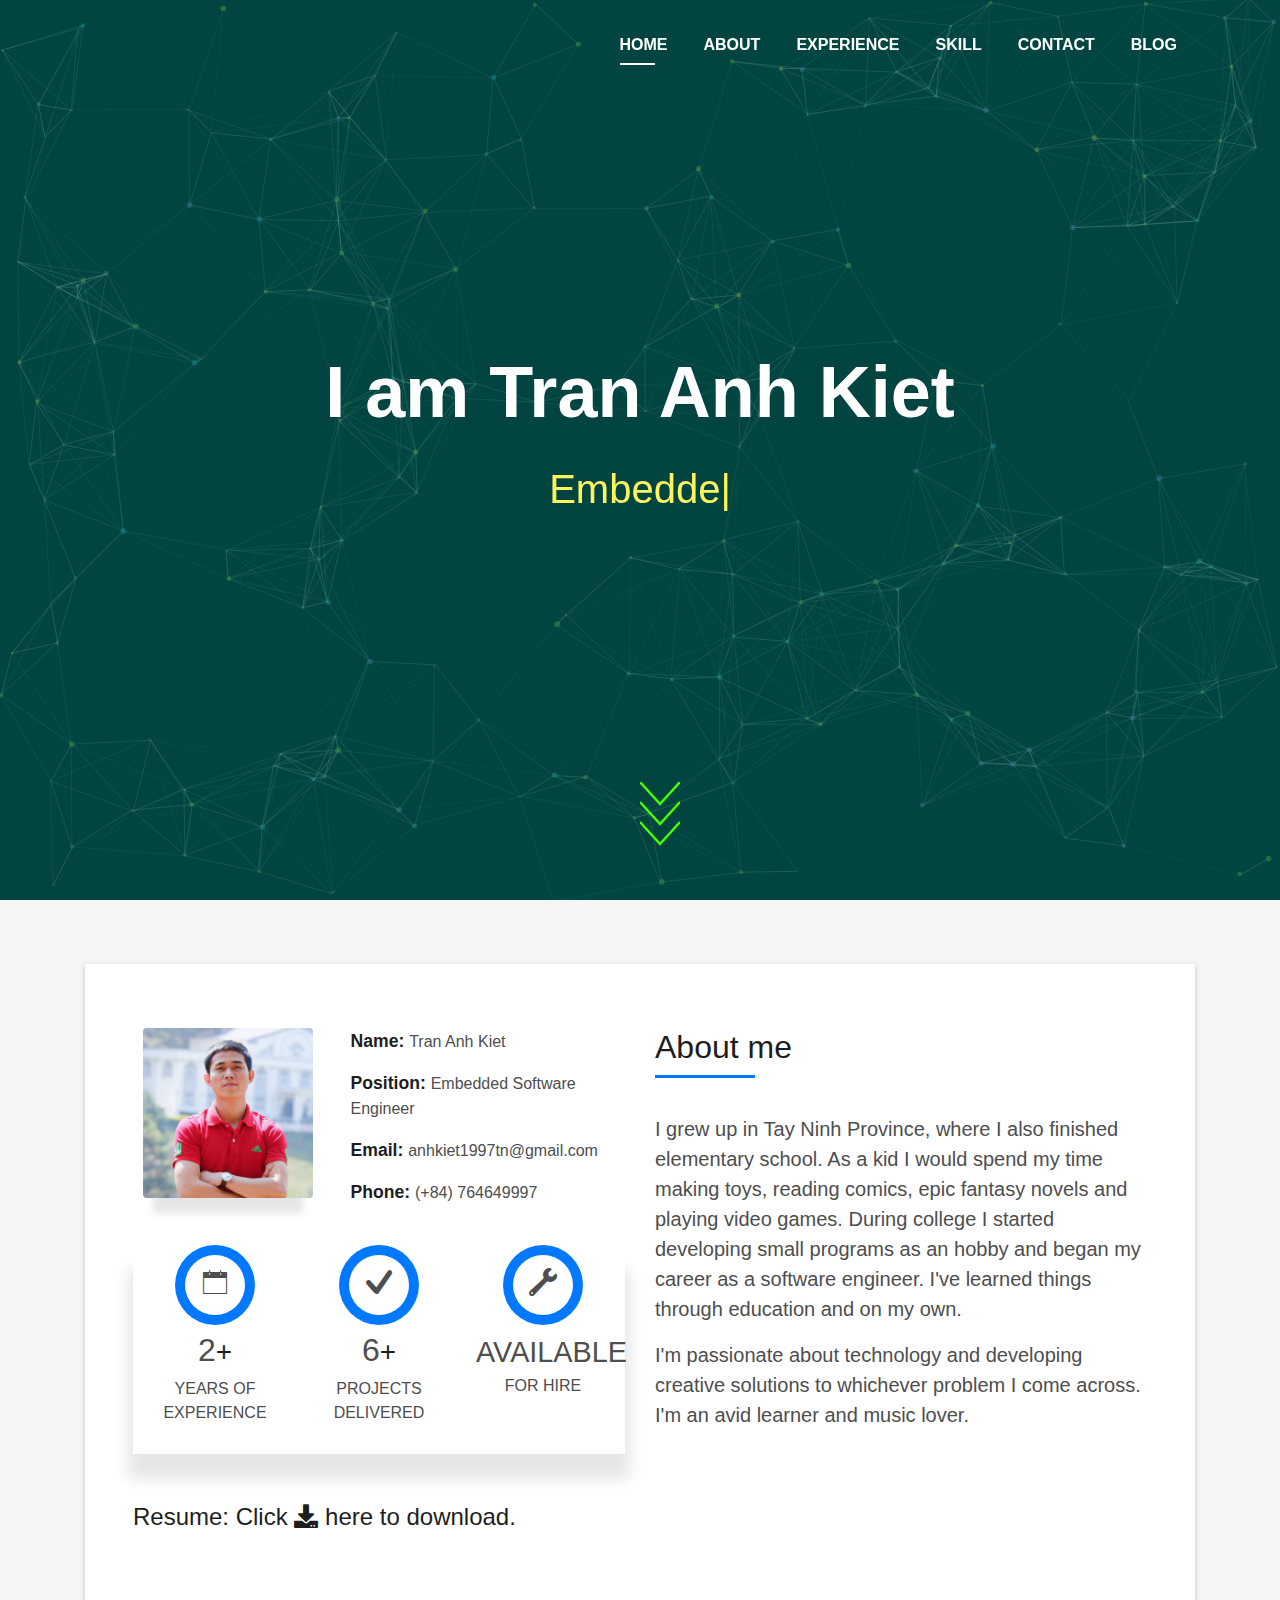
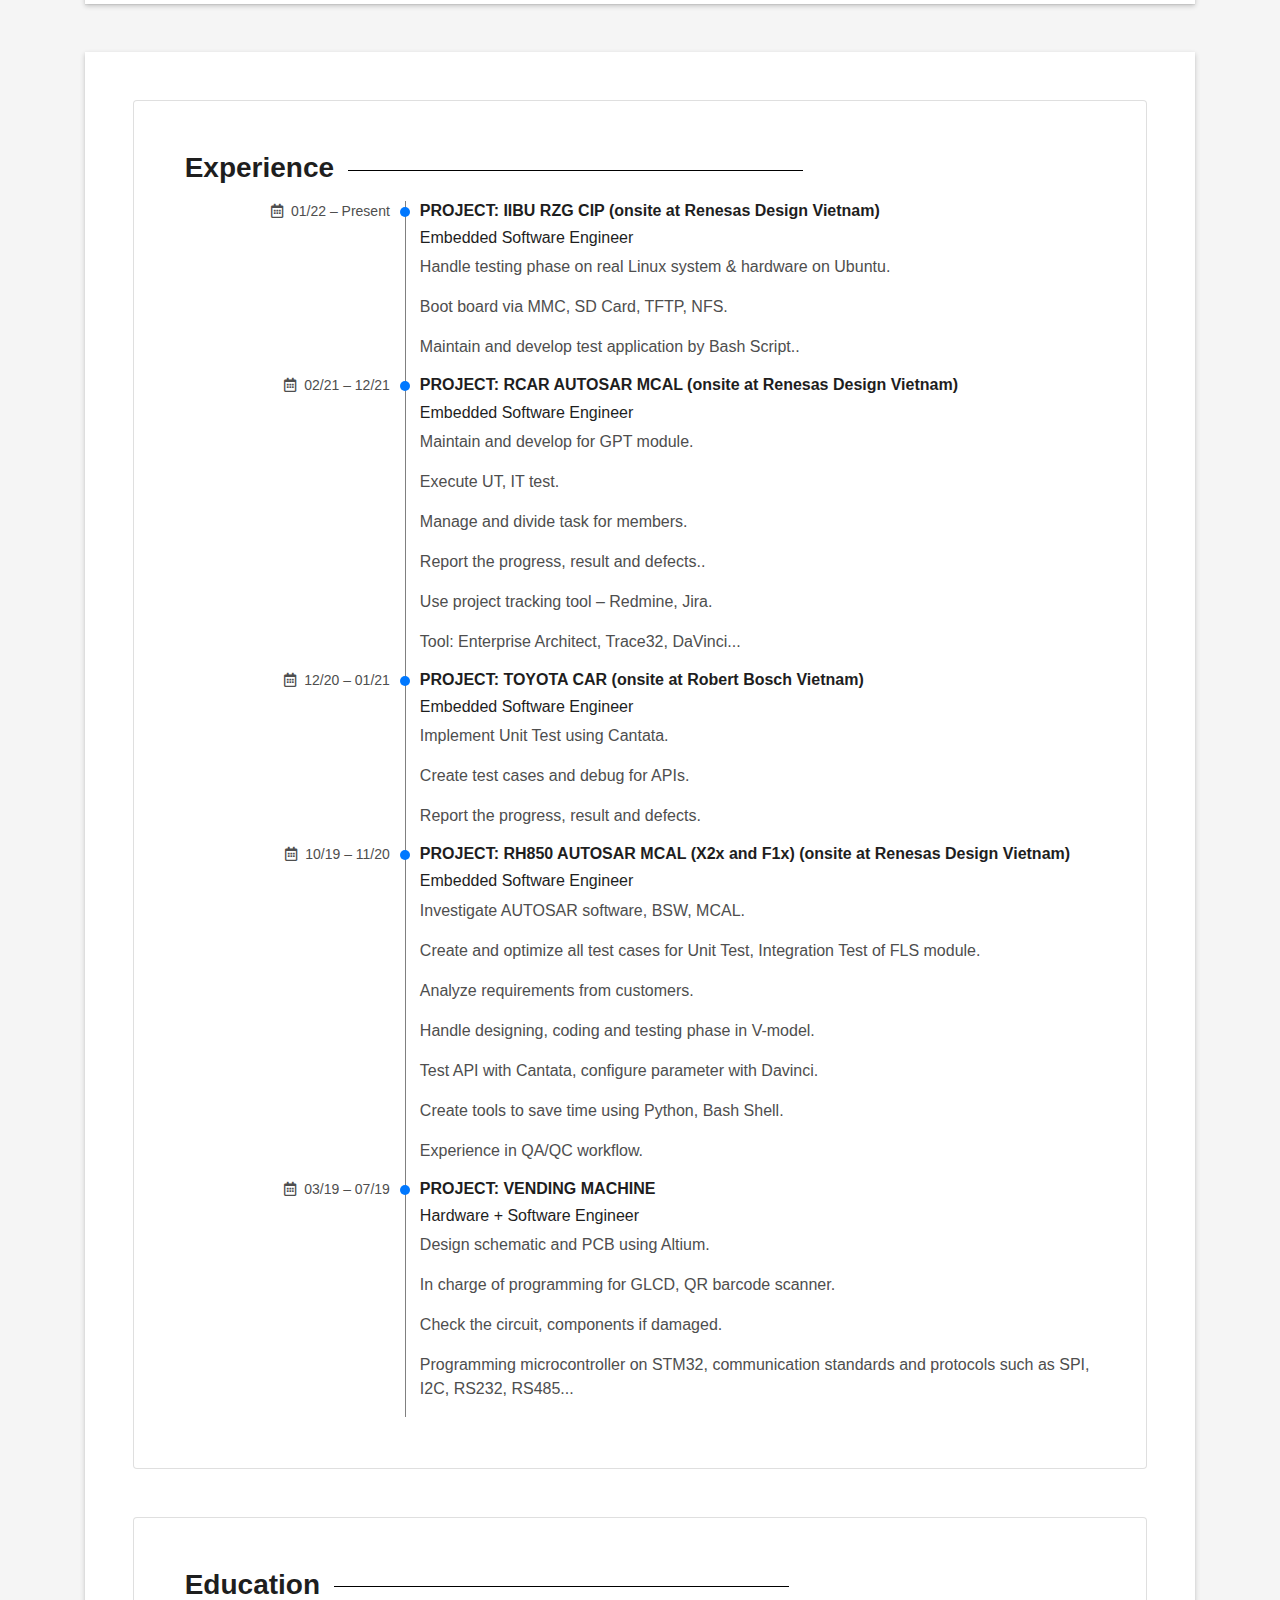
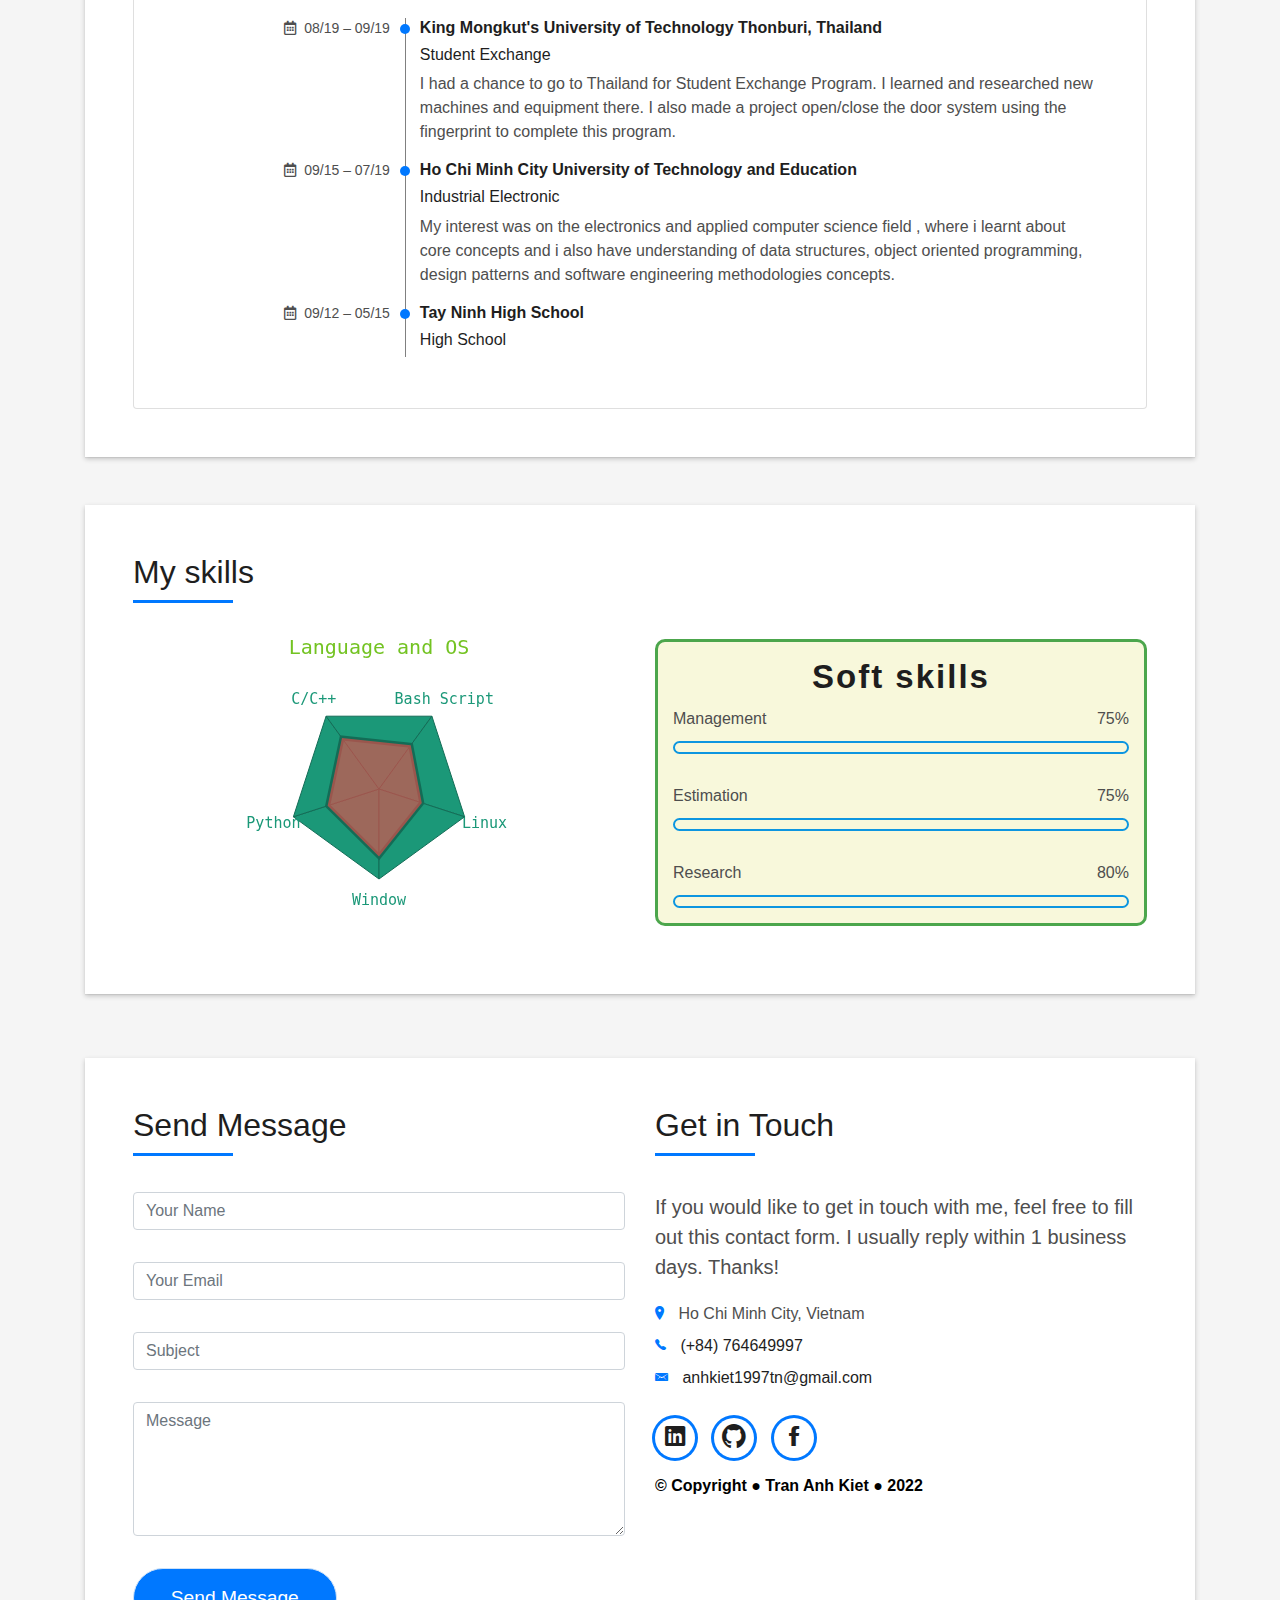
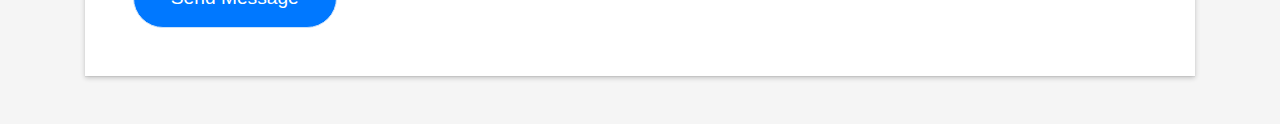
==== index.html @ 0cfa490b "Add skill tag" ====
<!DOCTYPE html>
<html lang="en">

<head>
  <meta charset="utf-8">
  <title>Resume - Tran Anh Kiet</title>
  <meta content="width=device-width, initial-scale=1.0" name="viewport">
  <meta content="" name="keywords">
  <meta content="" name="description">

  <!-- Favicons -->
  <link rel="icon" href="/images/icontitle.png" type="image/png" sizes="32x32">

  <!-- Bootstrap CSS File -->
  <link href="lib/bootstrap/css/bootstrap.min.css" rel="stylesheet">

  <!-- Libraries CSS Files -->
  <link href="lib/font-awesome/css/font-awesome.min.css" rel="stylesheet">
  <link href="lib/animate/animate.min.css" rel="stylesheet">
  <link href="lib/ionicons/css/ionicons.min.css" rel="stylesheet">
  <link href="lib/owlcarousel/assets/owl.carousel.min.css" rel="stylesheet">
  <link href="lib/lightbox/css/lightbox.min.css" rel="stylesheet">

  <link href="lib/printjs/css/print.min.css" rel="stylesheet">
  <!-- Main Stylesheet File -->
  <link href="css/style-common.css" rel="stylesheet">
  <link href="css/style.css" rel="stylesheet">

</head>

<body id="page-top">

  <!--/ Nav Star /-->
  <nav class="navbar navbar-b navbar-trans navbar-expand-md fixed-top" id="mainNav">
    <div class="container">
      <button class="navbar-toggler collapsed" type="button" data-toggle="collapse" data-target="#navbarDefault"
        aria-controls="navbarDefault" aria-expanded="false" aria-label="Toggle navigation">
        <span></span>
        <span></span>
        <span></span>
      </button>
      <div class="navbar-collapse collapse justify-content-end" id="navbarDefault">
        <ul class="navbar-nav">
          <li class="nav-item">
            <a class="nav-link js-scroll active" href="#home">Home</a>
          </li>
          <li class="nav-item">
            <a class="nav-link js-scroll" href="#about">About</a>
          </li>
          <li class="nav-item">
            <a class="nav-link js-scroll" href="#service">Experience</a>
          </li>
          <li class="nav-item">
            <a class="nav-link js-scroll" href="#skill">Skill</a>
          </li>
          <li class="nav-item">
            <a class="nav-link js-scroll" href="#contact">Contact</a>
          </li>
          <li class="nav-item">
            <a class="nav-link js-scroll" href="/blog.html" target="_blank">Blog</a>
          </li>
        </ul>
      </div>
    </div>
  </nav>
  <!--/ Nav End /-->

  <!--/ Intro Skew Star /-->
  <div id="home" class="intro route bg-image">
    <div class="overlay-itro"></div>
    <div class="intro-content display-table">
      <div class="table-cell">
        <div class="container">
          <!--<p class="display-6 color-d">Hello, world!</p>-->
          <h1 class="intro-title mb-4">I am Tran Anh Kiet</h1>
          <p class="intro-subtitle"><span class="text-slider-items">Embedded Software Engineer</span><strong class="text-slider"></strong></p>
          <!-- <p class="pt-3"><a class="btn btn-primary btn js-scroll px-4" href="#about" role="button">Learn More</a></p> -->
        </div>
        <div class="nav-item"></div>
        <a class="nav-link js-scroll" href="#about">
          <svg class="arrows">
            <path class="a1" d="M0 0 L20 22 L40 0"></path>
            <path class="a2" d="M0 20 L20 42 L40 20"></path>
            <path class="a3" d="M0 40 L20 62 L40 40"></path>
          </svg>
        </a>
      </div>
    </div>
  </div>
  <!--/ Intro Skew End /-->

  <section id="about" class="about-mf sect-pt4 route">
    <div class="container">
      <div class="row">
        <div class="col-sm-12">
          <div class="box-shadow-full">
            <div class="row">
              <div class="col-md-6">
                <div class="row">
                  <div class="col-sm-6 col-md-5">
                    <div class="about-img">
                      <img style="box-shadow: 0 25px 8px -10px rgba(0, 0, 0, 0.1);
                      height: 170px;
                      width: 170px;" src="img/profile-pic.jpg" class="img-fluid rounded b-shadow-a" alt="">
                    </div>
                  </div>
                  <div class="col-sm-6 col-md-7">
                    <div class="about-info">
                      <p><span class="title-s">Name: </span> <span>Tran Anh Kiet</span></p>
                      <p><span class="title-s">Position: </span> <span>Embedded Software Engineer</span></p>
                      <p><span class="title-s">Email: </span> <span>anhkiet1997tn@gmail.com</span></p>
                      <p><span class="title-s">Phone: </span> <span>(+84) 764649997</span></p>
                    </div>
                  </div>
                </div>
                <div class="skill-mf">

                  <div class="section-counter paralax-mf bg-image"
                    style="margin-top: 5%;box-shadow: 0 20px 14px 5px rgba(0, 0, 0, 0.1);">
                    <div class="container">
                      <div class="row">
                        <div class="col-sm-4 col-lg-4">
                          <div class="counter-box pt-4 pt-md-0">
                            <div class="counter-ico">
                              <span class="ico-circle"><i class="ion-ios-calendar-outline"></i></span>
                            </div>
                            <div class="counter-num">
                              <h3 class="counter_text"><span class="counter">2</span>+</h3>
                              <span class="counter-text">YEARS OF EXPERIENCE</span>
                            </div>
                          </div>
                        </div>
                        <div class="col-sm-4 col-lg-4">
                          <div class="counter-box pt-4 pt-md-0">
                            <div class="counter-ico">
                              <span class="ico-circle"><i class="ion-checkmark-round"></i></span>
                            </div>
                            <div class="counter-num">
                              <h3 class="counter_text"><span class="counter">6</span>+</h3>
                              <span class="counter-text">PROJECTS DELIVERED</span>
                            </div>
                          </div>
                        </div>
                        <div class="col-sm-4 col-lg-4">
                          <div class="counter-box pt-4 pt-md-0">
                            <div class="counter-ico">
                              <span class="ico-circle"><i class="ion-wrench"></i></span>
                            </div>
                            <div class="counter-num">
                              <p>
                                <p class="counter1"> AVAILABLE </p>
                                <span class="counter-text">FOR HIRE</span>
                            </div>
                          </div>
                        </div>
                      </div>
                    </div>
                  </div>

                </div>
                <h4 style="margin-top:10%">Resume: Click <a href="Tran_Anh_Kiet-Embedded_Software.docx" download><i
                        class="fas fa-download "></i> here</a> to download.</h4>
              </div>
              <div class="col-md-6">
                <div class="about-me pt-4 pt-md-0">
                  <div class="title-box-2">
                    <h5 class="title-left">
                      About me
                    </h5>
                  </div>
                  <p class="lead">
                    I grew up in Tay Ninh Province, where I also finished
                    elementary school.
                    As a kid I would spend my time making toys, reading comics, epic fantasy
                    novels and playing
                    video games.
                    During college I started developing small programs as an hobby and began
                    my career as a software engineer.
                    I've
                    learned things through education and on my own. </p>
                  <p class="lead">
                    I'm passionate about technology and developing creative solutions
                    to whichever problem I come across. I'm an avid learner and music lover.
                  </p>
                </div>
              </div>
            </div>
          </div>
        </div>
      </div>
    </div>
  </section>

  <!--/ Section Services Star /-->
  <section id="service" class="services-mf route">
    <div class="container">
      <div class="row">
        <div class="col-sm-12">
          <div class="box-shadow-full">
            <div id="experience" data-simplebar>
              <div class="card" style="padding: 5%">
                <h3 class="font-weight-bold sideline mb-3">Experience</h3>
                <div class="timeline">
                  <div class="job row">
                    <div class="col-12 col-sm-12 col-md-12 col-lg-3 job-date blue">
                      <i class="far fa-calendar-alt mr-2"></i>01/22 – Present
                    </div>
                    <div class="col-12 col-md-12 col-lg-9 job-description">
                      <h6 class="font-weight-bold">PROJECT: IIBU RZG CIP (onsite at Renesas Design Vietnam)</h6>
                      <h6 class="blue">Embedded Software Engineer</h6>
                      <p>Handle testing phase on real Linux system & hardware on Ubuntu.
                      </p>
                      <p>Boot board via MMC, SD Card, TFTP, NFS.
                      </p>
                      <p>Maintain and develop test application by Bash Script..
                      </p>
                    </div>
                  </div>
                  <div class="job row">
                    <div class="col-12 col-sm-12 col-md-12 col-lg-3 job-date blue">
                      <i class="far fa-calendar-alt mr-2"></i>02/21 – 12/21</div>
                    <div class="col-md-12 col-lg-9 job-description">
                      <h6 class="font-weight-bold">PROJECT: RCAR AUTOSAR MCAL (onsite at Renesas Design Vietnam)</h6>
                      <h6 class="blue">Embedded Software Engineer</h6>
                      <p>Maintain and develop for GPT module.</p>
                      <p>Execute UT, IT test.</p>
                      <p>Manage and divide task for members.</p>
                      <p>Report the progress, result and defects..</p>
                      <p>Use project tracking tool – Redmine, Jira.</p>
                      <p>Tool: Enterprise Architect, Trace32, DaVinci...</p>
                    </div>
                  </div>
                  <div class="job row">
                    <div class="col-12 col-sm-12 col-md-12 col-lg-3 job-date blue"><i
                        class="far fa-calendar-alt mr-2"></i>12/20 – 01/21</div>
                    <div class="col-md-12 col-lg-9 job-description">
                      <h6 class="font-weight-bold">PROJECT: TOYOTA CAR (onsite at Robert Bosch Vietnam)</h6>
                      <h6 class="blue">Embedded Software Engineer</h6>
                      <p>Implement Unit Test using Cantata.</p>
                      <p>Create test cases and debug for APIs.</p>
                      <p>Report the progress, result and defects.</p>
                      
                    </div>
                  </div>
                  <div class="job row">
                    <div class="col-12 col-sm-12 col-md-12 col-lg-3 job-date blue"><i
                        class="far fa-calendar-alt mr-2"></i>10/19 – 11/20</div>
                    <div class="col-md-12 col-lg-9 job-description">
                      <h6 class="font-weight-bold">PROJECT: RH850 AUTOSAR MCAL (X2x and F1x) (onsite at Renesas Design Vietnam)</h6>
                      <h6 class="blue">Embedded Software Engineer</h6>
                      <p>Investigate AUTOSAR software, BSW, MCAL.</p>
                      <p>Create and optimize all test cases for Unit Test, Integration Test of FLS module.</p>
                      <p>Analyze requirements from customers.
                      <p>Handle designing, coding and testing phase in V-model.</p>
                      <p>Test API with Cantata, configure parameter with Davinci.</p>
                      <p>Create tools to save time using Python, Bash Shell.</p>
                      <p>Experience in QA/QC workflow.</p>
                    </div>
                  </div>
                  <div class="job row">
                    <div class="col-12 col-sm-12 col-md-12 col-lg-3 job-date blue"><i
                        class="far fa-calendar-alt mr-2"></i>03/19 – 07/19</div>
                    <div class="col-md-12 col-lg-9 job-description">
                      <h6 class="font-weight-bold">PROJECT: VENDING MACHINE</h6>
                      <h6 class="blue">Hardware + Software Engineer</h6>
                      <p>Design schematic and PCB using Altium.</p>
                      <p>In charge of programming for GLCD, QR barcode scanner.</p>
                      <p>Check the circuit, components if damaged.</p>
                      <p>Programming microcontroller on STM32, communication standards and protocols such as SPI, I2C, RS232, RS485...</p>
                    </div>
                  </div>
                </div>
              </div>
              <div class="card mt-5" style="padding: 5%">
                <h3 class="font-weight-bold sideline mb-3">Education</h3>
                <div class="timeline">
                  <div class="job row">
                    <div class="col-12 col-sm-12 col-md-12 col-lg-3 job-date blue"><i
                        class="far fa-calendar-alt mr-2"></i>08/19 – 09/19</div>
                    <div class="col-md-12 col-lg-9 job-description">
                      <h6 class="font-weight-bold">King Mongkut's University of Technology Thonburi, Thailand </h6>
                      <h6 class="blue">Student Exchange</h6>
                      <p>I had a chance to go to Thailand for Student Exchange Program. I learned and researched
                         new machines and equipment there. I also made a project open/close the door system
                         using the fingerprint to complete this program.
                      </p>
                    </div>
                  </div>
                  <div class="job row">
                    <div class="col-12 col-sm-12 col-md-12 col-lg-3 job-date blue"><i
                        class="far fa-calendar-alt mr-2"></i>09/15 – 07/19</div>
                    <div class="col-md-12 col-lg-9 job-description">
                      <h6 class="font-weight-bold">Ho Chi Minh City University of Technology and Education</h6>
                      <h6 class="blue">Industrial Electronic</h6>
                      <p>My interest was on the electronics and applied computer science field ,
                        where i learnt about
                        core concepts and i also have understanding of data
                        structures, object oriented programming, design
                        patterns and software engineering methodologies concepts.
                      </p>
                    </div>
                  </div>
                  <div class="job row">
                    <div class="col-12 col-sm-12 col-md-12 col-lg-3 job-date blue"><i
                        class="far fa-calendar-alt mr-2"></i>09/12 – 05/15</div>
                    <div class="col-md-12 col-lg-9 job-description">
                      <h6 class="font-weight-bold">Tay Ninh High School</h6>
                      <h6 class="blue">High School</h6>
                    </div>
                  </div>
                </div>
              </div>
            </div>
          </div>
        </div>
      </div>
      <!--/ Section Services End /-->

    </div>
  </section>

  <!-- Skill -->
  <section id="skill" class="my-skill">
    <div class="container">
      <div class="row">
        <div class="col-sm-12">
          <div class="box-shadow-full" style="margin-bottom: 0">
            <div class="title-box-2">
              <h5 class="title-left">
                My skills
              </h5>
            </div>
            <div class="row">
              <div class="col-md-6">
                <div class="skill-set"></div>
              </div>
              <div class="col-md-6">
                <div class="about-me pt-4 pt-md-0">
                  <div class="box">
                    <h2>Soft skills </h2>
                    <div class="skills">
                      <div class="details">
                        <span>Management</span>
                        <span>75%</span>
                      </div>
                      <div class="bar">
                          <div id="management-bar"></div>
                      </div>
                    </div>
                    <div class="skills">
                      <div class="details">
                        <span>Estimation</span>
                        <span>75%</span>
                      </div>
                      <div class="bar">
                          <div id="estimation-bar"></div>
                      </div>
                    </div>
                    <div class="skills">
                      <div class="details">
                        <span>Research</span>
                        <span>80%</span>
                      </div>
                      <div class="bar">
                          <div id="research-bar"></div>
                      </div>
                    </div>
                  </div>
                </div>
              </div>
            </div>
          </div>
        </div>
      </div>
    </div>
  </section>

  <section style="padding-top: 0;margin-top:0%" class="paralax-mf footer-paralax bg-image sect-mt4 route">
    <div class="container">
      <div class="row">
        <div class="col-sm-12">
          <div class="contact-mf">
            <div id="contact" class="box-shadow-full">
              <div class="row">
                <div class="col-md-6">
                  <div class="title-box-2">
                    <h5 class="title-left">
                      Send Message
                    </h5>
                  </div>
                  <div>
                    <form action="" method="post" role="form" class="contactForm">
                      <div id="sendmessage">Your message has been sent. Thank you!</div>
                      <div id="errormessage">Something went wrong. Please try again later!</div>
                      <div class="row">
                        <div class="col-md-12 mb-3">
                          <div class="form-group">
                            <input type="text" name="name" class="form-control" id="name" placeholder="Your Name"
                              data-rule="minlen:4" data-msg="Please enter at least 4 chars" />
                            <div class="validation"></div>
                          </div>
                        </div>
                        <div class="col-md-12 mb-3">
                          <div class="form-group">
                            <input type="email" class="form-control" name="email" id="email" placeholder="Your Email"
                              data-rule="email" data-msg="Please enter a valid email" />
                            <div class="validation"></div>
                          </div>
                        </div>
                        <div class="col-md-12 mb-3">
                          <div class="form-group">
                            <input type="text" class="form-control" name="subject" id="subject" placeholder="Subject"
                              data-rule="minlen:4" data-msg="Please enter at least 8 chars of subject" />
                            <div class="validation"></div>
                          </div>
                        </div>
                        <div class="col-md-12 mb-3">
                          <div class="form-group">
                            <textarea class="form-control" name="message" rows="5" data-rule="required"
                              data-msg="Please write something" placeholder="Message"></textarea>
                            <div class="validation"></div>
                          </div>
                        </div>
                        <div class="col-md-12">
                          <button type="submit" class="button button-a button-big button-rouded">Send Message</button>
                        </div>
                      </div>
                    </form>
                  </div>
                </div>
                <div class="col-md-6">
                  <div class="title-box-2 pt-4 pt-md-0">
                    <h5 class="title-left">
                      Get in Touch
                    </h5>
                  </div>
                  <div class="more-info">
                    <p class="lead">
                      If you would like to get in touch with me, feel free to fill out this
                      contact form. I usually reply within 1 business days. Thanks!
                    </p>
                    <ul class="list-ico">
                      <li><span class="ion-ios-location"></span> Ho Chi Minh City, Vietnam</li>
                      <li><a href="tel:0764649997"><span class="ion-ios-telephone"></span> (+84) 764649997</a></li>
                      <li><a href="mailto:anhkiet1997tn@gmail.com"><span class="ion-email"></span>
                        anhkiet1997tn@gmail.com</a></li>
                    </ul>
                  </div>
                  <div class="socials">
                    <ul>
                      <li><a href="https://www.linkedin.com/in/kiettrananh/" target="_blank"><span
                            class="ico-circle"><i class="ion-social-linkedin"></i></span></a></li>
                      <li><a href="https://github.com/kietanhtran/" target="_blank"><span class="ico-circle"><i
                              class="ion-social-github"></i></span></a></li>
                      <li><a href="https://www.facebook.com/anhkiettrann" target="_blank"><span class="ico-circle"><i
                              class="ion-social-facebook"></i></span></a></li>
                    </ul>
                    <p style="color:black;margin-top: 1rem;"><b>&copy; Copyright ● Tran Anh Kiet  ●  2022</b></p>

                  </div>
                </div>
              </div>
            </div>
          </div>
        </div>
      </div>
    </div>
  </section>
  <!--/ Section Contact-footer End /-->

  <a href="javascript:void(0);" class="back-to-top"><i class="fa fa-chevron-up"></i></a>
  
  <!-- JavaScript Libraries -->
  <script src="lib/jquery/jquery.min.js"></script>
  <script src="lib/jquery/jquery-migrate.min.js"></script>
  <script src="lib/popper/popper.min.js"></script>
  <script src="lib/bootstrap/js/bootstrap.min.js"></script>
  <script src="lib/easing/easing.min.js"></script>
  <script src="lib/counterup/jquery.waypoints.min.js"></script>
  <script src="lib/counterup/jquery.counterup.js"></script>
  <script src="lib/owlcarousel/owl.carousel.min.js"></script>
  <script src="lib/lightbox/js/lightbox.min.js"></script>
  <script src="lib/typed/typed.min.js"></script>
  <script src="lib/printjs/js/print.min.js"></script>
  <script src="lib/particles.min.js"></script>
  <!-- Contact Form JavaScript File -->
  <script src="contactform/contactform.js"></script>

  <!-- Template Main Javascript File -->
  <script src="js/main.js"></script>
  <script src="https://smtpjs.com/v3/smtp.js"></script>

</body>

</html>
---- lib/printjs/css/print.min.css ----
.printModal{font-family:sans-serif;display:flex;text-align:center;font-weight:300;font-size:30px;left:0;top:0;position:absolute;color:#0460b5;width:100%;height:100%;background-color:hsla(0,0%,100%,.91)}.printClose{position:absolute;right:10px;top:10px}.printClose:before{content:"\00D7";font-family:Helvetica Neue,sans-serif;font-weight:100;line-height:1px;padding-top:.5em;display:block;font-size:2em;text-indent:1px;overflow:hidden;height:1.25em;width:1.25em;text-align:center;cursor:pointer}
---- css/style-common.css ----
@keyframes rotate-me {
    0% {
      transform: rotate(0deg);
      -webkit-transform: rotate(0deg); }
    100% {
      transform: rotate(360deg);
      -webkit-transform: rotate(360deg); } }
  @-webkit-keyframes rotate-me {
    0% {
      transform: rotate(0deg);
      -webkit-transform: rotate(0deg); }
    100% {
      transform: rotate(360deg);
      -webkit-transform: rotate(360deg); } }

.app-customizer {
    position: fixed;
    top: 160px;
    left: -190px;
    width: 190px;
    padding-left: 25px;
    padding-top: 25px;
    height: 90px;
    background: #fff;
    -moz-transition: left 0.5s ease 0s;
    -o-transition: left 0.5s ease 0s;
    -webkit-transition: left 0.5s ease 0s;
    transition: left 0.5s ease 0s;
    z-index: 10; }
    .app-customizer.open-customizer {
      left: 0; }
    .app-customizer .light-dark-wrap {
      text-transform: capitalize; }
      .app-customizer .light-dark-wrap span {
        display: inline-block;
        cursor: pointer;
        color: #777; }
        .app-customizer .light-dark-wrap span.active-bg {
          color: #222222; }
      .app-customizer .light-dark-wrap #light_bg {
        margin-right: 5px; }
    .app-customizer .colors span {
      display: inline-block;
      height: 20px;
      margin-right: 3px;
      margin-top: 12px;
      width: 20px;
      cursor: pointer; }
      .app-customizer .colors #default_pick{
          background: #0078ff;
      }
      .app-customizer .colors #purple_pick {
        background: #8400ff; }
        .app-customizer .colors #red_pick {
          background: #be3131; }
    .app-customizer .colors #blue_pick {
      background: #48abec; }
    .app-customizer .colors #green_pick {
      background: #24b67e; }
    .app-customizer .colors #orange_pick {
      background: #f0642d; }
    .app-customizer .app-customizer-toggle {
      position: absolute;
      background: #fff;
      left: 100%;
      top: 0;
      width: 40px;
      height: 40px;
      text-align: center;
      line-height: 40px;
      text-decoration: none; }
      .app-customizer .app-customizer-toggle i {
        font-size: 16px;
        color: #222222;
        animation: rotate-me 2s infinite linear;
        -webkit-animation: rotate-me 2s infinite linear; }
---- css/style.css ----
#home {
  background-color: #000022;
  background-image: url("");
  background-repeat: no-repeat;
  background-size: cover;
  background-position: 50% 50%;
}

/* ---- stats.js ---- */

.count-particles{
  background: #000022;
  position: absolute;
  top: 48px;
  left: 0;
  width: 80px;
  color: #13E8E9;
  font-size: .8em;
  text-align: left;
  text-indent: 4px;
  line-height: 14px;
  padding-bottom: 2px;
  font-family: Helvetica, Arial, sans-serif;
  font-weight: bold;
}

.js-count-particles{
  font-size: 1.1em;
}

.count-particles{
  border-radius: 0 0 3px 3px;
}
.sideline {
  overflow: hidden;
}

.card {
  position: relative;
  display: -webkit-box;
  display: -ms-flexbox;
  display: flex;
  -webkit-box-orient: vertical;
  -webkit-box-direction: normal;
  -ms-flex-direction: column;
  flex-direction: column;
  min-width: 0;
  word-wrap: break-word;
  background-color: #fff;
  background-clip: border-box;
  border: 1px solid rgba(0, 0, 0, 0.125);
  border-radius: 0.25rem;
}
.card--stats {
  padding: 15px 10px;
}

.sideline:before, .sideline:after {
  background-color: #000;
  content: "";
  display: inline-block;
  height: 1px;
  position: relative;
  vertical-align: middle;
  width: 50%;
}

.sideline:before {
  right: 0.5em;
  margin-left: -50%;
}

.sideline:after {
  left: 0.5em;
  margin-right: -50%;
}

.timeline .job-date {
  font-size: 14px;
}

@media (min-width: 992px) {
  .timeline .job-date {
    text-align: right;
    position: relative;
  }
  .timeline .job-date:after {
    content: '';
    position: absolute;
    top: 0;
    right: -5px;
    width: 10px;
    height: 10px;
    border-radius: 150%;
    background-color: #0078ff ;
    z-index: 3;
    margin-top: 6px;
  }
  .timeline .job-description {
    position: relative;
  }
  .timeline .job-description:after {
    content: '';
    position: absolute;
    top: 0;
    left: 0;
    width: 1px;
    height: 100%;
    background-color: grey;
    z-index: 2;
  }
}
body {
  background-color: #f5f5f5;
  color: #4e4e4e;
}

h1,
h2,
h3,
h4,
h5,
h6 {
  color: #1e1e1e;
}

a {
  color: #1e1e1e;
  transition: all 0.5s ease-in-out;
}

a:hover {
  color: #0078ff;
  text-decoration: none;
  transition: all 0.5s ease-in-out;
}

.p-r {
  position: relative;
}

.color-a {
  color: #0078ff;
}

.color-d {
  color: #f5f5f5;
}

.color-text-a {
  color: #4e4e4e;
}

.box-shadow,
.paralax-mf,
.service-box,
.work-box,
.card-blog {
  box-shadow: 0 13px 8px -10px rgba(0, 0, 0, 0.1);
}

.box-shadow-a,
.button:hover {
  box-shadow: 0 0 0 4px #cde1f8;
}

.display-5 {
  font-size: 2.5rem;
  font-weight: 300;
  line-height: 1.1;
}

.display-6 {
  font-size: 2rem;
  font-weight: 300;
  line-height: 1.1;
}

.avatar {
  width: 32px;
  height: 32px;
  margin-right: 4px;
  overflow: hidden;
}

.bg-image {
  background-repeat: no-repeat;
  background-attachment: fixed;
  background-size: cover;
  background-position: center center;
}

.overlay-mf {
  background-color: #0078ff;
}

.overlay-mf {
  position: absolute;
  top: 0;
  left: 0px;
  padding: 0;
  height: 100%;
  width: 100%;
  opacity: .7;
}

.paralax-mf {
  position: relative;
}

.display-table {
  width: 100%;
  height: 100%;
  display: table;
}

.table-cell {
  display: table-cell;
  vertical-align: middle;
}

/*--/ Sections /--*/

.sect-4 {
  padding: 4rem 0;
}

.sect-pt4 {
  padding-top: 4rem;
}

.sect-mt4 {
  margin-top: 4rem;
}

/*--/ Title s /--*/

.title-s {
  font-weight: 600;
  color: #1e1e1e;
  font-size: 1.1rem;
}

/*--/ Title A /--*/

.title-box {
  margin-bottom: 4rem;
}

.title-a {
  font-size: 3rem;
  font-weight: bold;
  text-transform: uppercase;
}

.subtitle-a {
  color: #4e4e4e;
}

.line-mf {
  width: 40px;
  height: 5px;
  background-color: #0078ff;
  margin: 0 auto;
}

/*--/ Title Left /--*/

.title-box-2 {
  margin-bottom: 3rem;
}

.title-left {
  font-size: 2rem;
  position: relative;
}

.title-left:before {
  content: '';
  position: absolute;
  height: 3px;
  background-color: #0078ff;
  width: 100px;
  bottom: -12px;
}

/*------/ Box /------*/

.box-pl2 {
  padding-left: 2rem;
}

.box-shadow-full {
  padding: 3rem 1.25rem;
  position: relative;
  background-color: #fff;
  margin-bottom: 3rem;
  z-index: 2;
  box-shadow: 0 1px 1px 0 rgba(0, 0, 0, 0.06), 0 2px 5px 0 rgba(0, 0, 0, 0.2);
}

/*------/ Socials /------*/

.socials {
  padding: 1.5rem 0;
}

.socials ul li {
  display: inline-block;
}

.socials .ico-circle {
  height: 40px;
  width: 40px;
  font-size: 1.7rem;
  border-radius: 50%;
  line-height: 1.4;
  margin: 0 15px 0 0;
  box-shadow: 0 0 0 3px #0078ff;
  transition: all 500ms ease;
}

.socials .ico-circle:hover {
  background-color: #0078ff;
  color: #fff;
  box-shadow: 0 0 0 3px #cde1f8;
  transition: all 500ms ease;
}

/*------/ Ul resect /------*/

.ul-resect,
.socials ul,
.list-ico,
.blog-wrapper .post-meta ul,
.box-comments .list-comments,
.widget-sidebar .list-sidebar,
.widget-tags ul {
  list-style: none;
  padding-left: 0;
  margin-bottom: 0;
}

.list-ico {
  line-height: 2;
}

.list-ico span {
  color: #0078ff;
  margin-right: 10px;
}

/*------/ Ico Circle /------*/

.ico-circle {
  height: 100px;
  width: 100px;
  font-size: 2rem;
  border-radius: 50%;
  line-height: 1.55;
  margin: 0 auto;
  text-align: center;
  box-shadow: 0 0 0 10px #0078ff;
  display: block;
}

/*------/ Owl Carousel /------*/

.owl-theme .owl-dots {
  text-align: center;
  margin-top: 18px;
}

.owl-theme .owl-dots .owl-dot {
  display: inline-block;
}

.owl-theme .owl-dots .owl-dot span {
  width: 18px;
  height: 7px;
  margin: 5px 5px;
  background: #cde1f8;
  border: 0px solid #cde1f8;
  display: block;
  transition: all 0.6s ease-in-out;
  cursor: pointer;
}

.owl-theme .owl-dots .owl-dot:hover span {
  background-color: #cde1f8;
}

.owl-theme .owl-dots .owl-dot.active span {
  background-color: #1B1B1B;
  width: 25px;
}

/*--/ Scrolltop s /--*/

.scrolltop-mf {
  position: relative;
  display: none;
}

.scrolltop-mf span {
  z-index: 999;
  position: fixed;
  width: 42px;
  height: 42px;
  background-color: #0078ff;
  opacity: .7;
  font-size: 1.6rem;
  line-height: 1.5;
  text-align: center;
  color: #fff;
  top: auto;
  left: auto;
  right: 30px;
  bottom: 50px;
  cursor: pointer;
  border-radius: 50%;
}

/* Back to top button */

.back-to-top {
  position: fixed;
  display: none;
  background: #0078ff;
  color: #fff;
  width: 44px;
  height: 44px;
  text-align: center;
  line-height: 1;
  font-size: 16px;
  border-radius: 50%;
  right: 15px;
  bottom: 15px;
  transition: background 0.5s;
  z-index: 11;
}

.back-to-top i {
  padding-top: 12px;
  color: #fff;
}

/* Prelaoder */

#preloader {
  position: fixed;
  top: 0;
  left: 0;
  right: 0;
  bottom: 0;
  z-index: 9999;
  overflow: hidden;
  background: #fff;
}

#preloader:before {
  content: "";
  position: fixed;
  top: calc(50% - 30px);
  left: calc(50% - 30px);
  border: 6px solid #f2f2f2;
  border-top: 6px solid #0078ff;
  border-radius: 50%;
  width: 60px;
  height: 60px;
  -webkit-animation: animate-preloader 1s linear infinite;
  animation: animate-preloader 1s linear infinite;
}

@-webkit-keyframes animate-preloader {
  0% {
    -webkit-transform: rotate(0deg);
    transform: rotate(0deg);
  }

  100% {
    -webkit-transform: rotate(360deg);
    transform: rotate(360deg);
  }
}

@keyframes animate-preloader {
  0% {
    -webkit-transform: rotate(0deg);
    transform: rotate(0deg);
  }

  100% {
    -webkit-transform: rotate(360deg);
    transform: rotate(360deg);
  }
}

/*======================================
//--//-->   NAVBAR
======================================*/

.navbar-b {
  transition: all .5s ease-in-out;
  background-color: transparent;
  padding-top: 1.563rem;
  padding-bottom: 1.563rem;
}

.navbar-b.navbar-reduce {
  box-shadow: 0px 6px 9px 0px rgba(0, 0, 0, 0.06);
}

.navbar-b.navbar-trans .nav-item,
.navbar-b.navbar-reduce .nav-item {
  position: relative;
  padding-right: 10px;
  padding-left: 0;
}

.navbar-b.navbar-trans .nav-link,
.navbar-b.navbar-reduce .nav-link {
  color: #fff;
  text-transform: uppercase;
  font-weight: 600;
}

.navbar-b.navbar-trans .nav-link:before,
.navbar-b.navbar-reduce .nav-link:before {
  content: '';
  position: absolute;
  margin-left: 0px;
  width: 0%;
  bottom: 0;
  left: 0;
  height: 2px;
  transition: all 500ms ease;
}

.navbar-b.navbar-trans .nav-link:hover,
.navbar-b.navbar-reduce .nav-link:hover {
  color: #1B1B1B;
}

.navbar-b.navbar-trans .nav-link:hover:before,
.navbar-b.navbar-reduce .nav-link:hover:before {
  width: 35px;
}

.navbar-b.navbar-trans .show > .nav-link:before,
.navbar-b.navbar-trans .active > .nav-link:before,
.navbar-b.navbar-trans .nav-link.show:before,
.navbar-b.navbar-trans .nav-link.active:before,
.navbar-b.navbar-reduce .show > .nav-link:before,
.navbar-b.navbar-reduce .active > .nav-link:before,
.navbar-b.navbar-reduce .nav-link.show:before,
.navbar-b.navbar-reduce .nav-link.active:before {
  width: 35px;
}

.navbar-b.navbar-trans .nav-link:before {
  background-color: #fff;
}

.navbar-b.navbar-trans .nav-link:hover {
  color: #fff;
}

.navbar-b.navbar-trans .show > .nav-link,
.navbar-b.navbar-trans .active > .nav-link,
.navbar-b.navbar-trans .nav-link.show,
.navbar-b.navbar-trans .nav-link.active {
  color: #fff;
}

.navbar-b.navbar-reduce {
  transition: all .5s ease-in-out;
  background-color: #fff;
  padding-top: 15px;
  padding-bottom: 15px;
}

.navbar-b.navbar-reduce .nav-link {
  color: #0078ff;
}

.navbar-b.navbar-reduce .nav-link:before {
  background-color: #0078ff;
}

.navbar-b.navbar-reduce .nav-link:hover {
  color: #0078ff;
}

.navbar-b.navbar-reduce .show > .nav-link,
.navbar-b.navbar-reduce .active > .nav-link,
.navbar-b.navbar-reduce .nav-link.show,
.navbar-b.navbar-reduce .nav-link.active {
  color: #0078ff;
}

.navbar-b.navbar-reduce .navbar-brand {
  color: #0078ff;
}

.navbar-b.navbar-reduce .navbar-toggler span {
  background-color: #1B1B1B;
}

.navbar-b .navbar-brand {
  color: #fff;
  font-size: 1.6rem;
  font-weight: 600;
}

.navbar-b .navbar-nav .dropdown-item.show .dropdown-menu,
.navbar-b .dropdown.show .dropdown-menu,
.navbar-b .dropdown-btn.show .dropdown-menu {
  -webkit-transform: translate3d(0px, 0px, 0px);
  transform: translate3d(0px, 0px, 0px);
  visibility: visible !important;
}

.navbar-b .dropdown-menu {
  margin: 1.12rem 0 0;
  border-radius: 0;
}

.navbar-b .dropdown-menu .dropdown-item {
  padding: .7rem 1.7rem;
  transition: all 500ms ease;
}

.navbar-b .dropdown-menu .dropdown-item:hover {
  background-color: #0078ff;
  color: #fff;
  transition: all 500ms ease;
}

.navbar-b .dropdown-menu .dropdown-item.active {
  background-color: #0078ff;
}

/*--/ Hamburger Navbar /--*/

.navbar-toggler {
  position: relative;
}

.navbar-toggler:focus,
.navbar-toggler:active {
  outline: 0;
}

.navbar-toggler span {
  display: block;
  background-color: #fff;
  height: 3px;
  width: 25px;
  margin-top: 4px;
  margin-bottom: 4px;
  -webkit-transform: rotate(0deg);
  transform: rotate(0deg);
  left: 0;
  opacity: 1;
}

.navbar-toggler span:nth-child(1),
.navbar-toggler span:nth-child(3) {
  transition: -webkit-transform .35s ease-in-out;
  transition: transform .35s ease-in-out;
  transition: transform .35s ease-in-out, -webkit-transform .35s ease-in-out;
}

.navbar-toggler:not(.collapsed) span:nth-child(1) {
  position: absolute;
  left: 12px;
  top: 10px;
  -webkit-transform: rotate(135deg);
  transform: rotate(135deg);
  opacity: 0.9;
}

.navbar-toggler:not(.collapsed) span:nth-child(2) {
  height: 12px;
  visibility: hidden;
  background-color: transparent;
}

.navbar-toggler:not(.collapsed) span:nth-child(3) {
  position: absolute;
  left: 12px;
  top: 10px;
  -webkit-transform: rotate(-135deg);
  transform: rotate(-135deg);
  opacity: 0.9;
}

/*======================================
//--//-->   INTRO
======================================*/

.intro {
  height: 100vh;
  position: relative;
  color: #fff;
}

.intro .intro-content {
  text-align: center;
  position: absolute;
}

.intro .overlay-itro {
  background-color: rgba(3, 109, 82, 0.685);
  position: absolute;
  top: 0;
  left: 0px;
  padding: 0;
  height: 100%;
  width: 100%;
  opacity: .9;
}

.intro .intro-title {
  color: #fff;
  font-weight: 600;
  font-size: 3rem;
}

.intro .intro-subtitle {
  font-size: 1.5rem;
  font-weight: 300;
  color: rgb(252, 244, 95);
}

.intro .text-slider-items {
  display: none;
}

.intro-single {
  height: 350px;
}

.intro-single .intro-content {
  margin-top: 30px;
}

.intro-single .intro-title {
  text-transform: uppercase;
  font-size: 3rem;
}

.intro-single .breadcrumb {
  background-color: transparent;
  color: #0078ff;
}

.intro-single .breadcrumb .breadcrumb-item:before {
  color: #cde1f8;
}

.intro-single .breadcrumb .breadcrumb-item.active {
  color: #cde1f8;
}

.intro-single .breadcrumb a {
  color: #fff;
}

/*======================================
//--//-->   ABOUT
======================================*/

.about-mf .box-shadow-full {
  padding-top: 4rem;
  padding-bottom: 4rem;
}

.about-mf .about-img {
  margin-bottom: 2rem;
}

.about-mf .about-img img {
  margin-left: 10px;
}

.skill-mf span {
  color: #4e4e4e;
}

.skill-mf .progress {
  background-color: #cde1f8;
  margin: .5rem 0 1.2rem 0;
  border-radius: 0;
  height: .7rem;
}

.skill-mf .progress .progress-bar {
  height: .7rem;
  background-color: #0078ff;
}

/*======================================
//--//-->   SERVICES
======================================*/

.service-box {
  background-color: #fff;
  padding: 2.5rem 1.3rem;
  border-radius: 1rem;
  margin-bottom: 3rem;
}

.service-box:hover .ico-circle {
  transition: all 500ms ease;
  color: #fff;
  background-color: #0078ff;
  box-shadow: 0 0 0 10px #cde1f8;
}

.service-box .service-ico {
  margin-bottom: 1rem;
  color: #1e1e1e;
}

.service-box .ico-circle {
  transition: all 500ms ease;
  font-size: 4rem;
}

.service-box .s-title {
  font-size: 1.4rem;
  text-transform: uppercase;
  text-align: center;
  padding: .4rem 0;
}

.service-box .s-description {
  color: #4e4e4e;
}

/*======================================
//--//-->   COUNTER
======================================*/

.counter-box {
  text-align: center;
}

.counter-ico {
  margin-bottom: 1rem;
}

.counter-ico .ico-circle {
  height: 60px;
  width: 60px;
  line-height: 1.8;
  /* box-shadow: 0 0 0 10px #0078ff; */
}

.counter-num .counter {
  font-size: 2rem;
  margin-bottom: 0;
}

.counter-num .counter1 {
  font-size: 1.8rem;
  margin-bottom: 0;
}

/*======================================
//--//-->   PORTFOLIO
======================================*/

.work-box {
  margin-bottom: 3rem;
  -webkit-backface-visibility: hidden;
  backface-visibility: hidden;
  background-color: #fff;
}

.work-box:hover img {
  -webkit-transform: scale(1.3);
  transform: scale(1.3);
}

.work-img {
  display: block;
  overflow: hidden;
}

.work-img img {
  transition: all 1s;
}

.work-content {
  padding: 2rem 3% 1rem 4%;
}

.work-content .w-more {
  color: #4e4e4e;
  font-size: .8rem;
}

.work-content .w-more .w-ctegory {
  color: #0078ff;
}

.work-content .w-like {
  font-size: 2.5rem;
  color: #0078ff;
  float: right;
}

.work-content .w-like a {
  color: #0078ff;
}

.work-content .w-like .num-like {
  font-size: .7rem;
}

.w-title {
  font-size: 1.2rem;
}

/*======================================
//--//-->   TESTIMONIALS
======================================*/

.testimonials .owl-carousel .owl-item img {
  width: auto;
}

.testimonial-box {
  color: #fff;
  text-align: center;
}

.testimonial-box .author-test {
  margin-top: 1rem;
}

.testimonial-box .author-test img {
  margin: 0 auto;
}

.testimonial-box .author {
  color: #fff;
  text-transform: uppercase;
  font-weight: 600;
  margin: 1rem 0;
  display: block;
  font-size: 1.4rem;
}

.testimonial-box .comit {
  font-size: 2rem;
  color: #0078ff;
  background-color: #fff;
  width: 52px;
  height: 52px;
  display: block;
  margin: 0 auto;
  border-radius: 50%;
  line-height: 1.6;
}

/*======================================
//--//-->   BLOG
======================================*/

.card-blog .card-body {
  position: relative;
}

.card-blog .card-category-box {
  position: absolute;
  text-align: center;
  top: -16px;
  left: 15px;
  right: 15px;
  line-height: 25px;
  overflow: hidden;
}

.card-blog .card-category {
  display: inline-block;
  color: #fff;
  padding: 0 15px 5px;
  overflow: hidden;
  background-color: #0078ff;
  border-radius: 4px;
}

.card-blog .card-category .category {
  color: #fff;
  display: inline-block;
  text-transform: uppercase;
  font-size: .7rem;
  letter-spacing: .1px;
  margin-bottom: 0;
}

.card-blog .card-title {
  font-size: 1.3rem;
  margin-top: .6rem;
}

.card-blog .card-description {
  color: #4e4e4e;
}

.card-blog .post-author {
  display: inline-block;
}

.card-blog .post-date {
  color: #4e4e4e;
  display: inline-block;
  float: right;
}

/*======================================
//--//-->   BLOG-SINGLE
======================================*/

.post-box,
.form-comments,
.box-comments,
.widget-sidebar {
  padding: 2rem;
  background-color: #fff;
  margin-bottom: 3rem;
}

.blog-wrapper .article-title {
  font-size: 1.5rem;
}

.blog-wrapper .post-meta {
  margin: 1rem 0;
}

.blog-wrapper .post-meta ul {
  border-left: 4px solid #0078ff;
  margin-top: 1rem;
}

.blog-wrapper .post-meta ul li {
  display: inline-block;
  margin-left: 15px;
}

.blog-wrapper .post-meta ul a {
  color: #0078ff;
}

.blog-wrapper .post-meta ul span {
  color: #1e1e1e;
}

.blog-wrapper .blockquote {
  border-left: 4px solid #0078ff;
  padding: 18px;
  font-style: italic;
}

/*------/ Comments /------*/

.box-comments .list-comments li {
  padding-bottom: 40px;
}

.box-comments .list-comments .comment-avatar {
  display: table-cell;
  vertical-align: top;
}

.box-comments .list-comments .comment-avatar img {
  width: 80px;
  height: 80px;
}

.box-comments .list-comments .comment-author {
  font-size: 1.3rem;
}

.box-comments .list-comments .comment-details {
  display: table-cell;
  vertical-align: top;
  padding-left: 25px;
}

.box-comments .list-comments a {
  color: #0078ff;
}

.box-comments .list-comments span {
  color: #1e1e1e;
  font-style: italic;
}

.box-comments .comment-children {
  margin-left: 40px;
}

/*------/ Sidebar /------*/

.widget-sidebar .sidebar-title {
  font-size: 1.6rem;
  font-weight: 600;
  border-left: 5px solid #0078ff;
  padding-left: 15px;
  text-transform: uppercase;
  margin-bottom: 1.5rem;
}

.widget-sidebar .list-sidebar li {
  position: relative;
  padding: 6px 0 6px 24px;
}

.widget-sidebar .list-sidebar li:before {
  position: absolute;
  content: "";
  width: 10px;
  height: 1px;
  left: 0;
  background-color: #0078ff;
  top: 20px;
}

.sidebar-search input {
  background-color: #fff;
  border-radius: 0;
  transition: all 0.5s ease-in-out;
}

.sidebar-search .btn-search {
  background-color: #0078ff;
  border-color: #0078ff;
  border-radius: 0;
  padding-left: 20px;
  padding-right: 20px;
}

.widget-tags ul li {
  display: inline-block;
  background-color: #0078ff;
  padding: .2rem .6rem;
  margin-bottom: .5rem;
  border-radius: 15px;
}

.widget-tags ul li a {
  color: #fff;
}

/*======================================
//--//-->   CONTACT
======================================*/

.footer-paralax {
  padding: 4rem 0 0 0;
}

.contact-mf {
  margin-top: 4rem;
}

/*======================================
//--//-->   FOOTER
======================================*/

footer {
  text-align: center;
  color: #fff;
  padding-bottom: 4rem;
}

footer .copyright {
  margin-bottom: .3rem;
}

footer .credits {
  margin-bottom: 0;
}

footer .credits a {
  color: #fff;
}

/*======================================
//--//-->   CONtaCT FORM
======================================*/

#sendmessage {
  color: #0078ff;
  border: 1px solid #0078ff;
  display: none;
  text-align: center;
  padding: 15px;
  font-weight: 600;
  margin-bottom: 15px;
}

#errormessage {
  color: red;
  display: none;
  border: 1px solid red;
  text-align: center;
  padding: 15px;
  font-weight: 600;
  margin-bottom: 15px;
}

#sendmessage.show,
#errormessage.show,
.show {
  display: block;
}

.validation {
  color: red;
  display: none;
  margin: 0 0 20px;
  font-weight: 400;
  font-size: 13px;
}

/*======================================
//--//-->   BUTTON
======================================*/

.button {
  display: inline-block;
  padding: .3rem .6rem;
  text-align: center;
  vertical-align: middle;
  -webkit-user-select: none;
  -moz-user-select: none;
  -ms-user-select: none;
  user-select: none;
  font-size: 1rem;
  border-radius: .3rem;
  border: 1px solid transparent;
  transition: all 500ms ease;
  cursor: pointer;
}

.button:focus {
  outline: 0;
}

.button:hover {
  background-color: #0062d3;
  color: #fff;
  transition: all 500ms ease;
}

.button-a {
  background-color: #0078ff;
  color: #fff;
  border-color: #cde1f8;
}

.button-big {
  padding: .9rem 2.3rem;
  font-size: 1.2rem;
}

.button-rouded {
  border-radius: 5rem;
}

.btn-lg {
  padding: .5rem 1rem;
  font-size: 1.25rem;
  line-height: 1.5;
  border-radius: .3rem;
}

@media (min-width: 577px) {
  .counter-box {
    margin-bottom: 1.8rem;
  }
}

@media (min-width: 767px) {
  .about-mf .box-pl2 {
    margin-top: 3rem;
    padding-left: 0rem;
  }

  .card-blog {
    margin-bottom: 3rem;
  }

  .contact-mf .box-pl2 {
    margin-top: 3rem;
    padding-left: 0rem;
  }
}

@media (min-width: 768px) {
  .box-shadow-full {
    padding: 3rem;
  }

  .navbar-b.navbar-trans .nav-item,
  .navbar-b.navbar-reduce .nav-item {
    padding-left: 10px;
  }

  .navbar-b.navbar-trans .nav-link:before,
  .navbar-b.navbar-reduce .nav-link:before {
    margin-left: 18px;
  }

  .intro .intro-title {
    font-size: 4.5rem;
  }

  .intro .intro-subtitle {
    font-size: 2.5rem;
  }

  .intro-single .intro-title {
    font-size: 3.5rem;
  }

  .testimonial-box .description {
    padding: 0 5rem;
  }

  .post-box,
  .form-comments,
  .box-comments,
  .widget-sidebar {
    padding: 3rem;
  }

  .blog-wrapper .article-title {
    font-size: 1.9rem;
  }

  .box-comments .list-comments .comment-author {
    font-size: 1.5rem;
  }
}

@media (min-width: 992px) {
  .testimonial-box .description {
    padding: 0 8rem;
  }
}

@media (min-width: 1200px) {
  .testimonial-box .description {
    padding: 0 13rem;
  }
}

@media (max-width: 1024px) {
  .bg-image {
    background-attachment: scroll;
  }
}

@media (max-width: 768px) {
  .back-to-top {
    bottom: 15px;
  }
}

.arrows {
	width: 40px;
	height: 68px;
  position: absolute;
  bottom: 50px;
}

.arrows path {
	stroke: rgb(72, 255, 0);
	fill: transparent;
	stroke-width: 2.5px;	
	animation: arrow 1.2s infinite;
	-webkit-animation: arrow 1.2s infinite; 
}

@keyframes arrow
{
0% {opacity:0}
40% {opacity:1}
80% {opacity:0}
100% {opacity:0}
}

@-webkit-keyframes arrow /*Safari and Chrome*/
{
0% {opacity:0}
40% {opacity:1}
80% {opacity:0}
100% {opacity:0}
}

.arrows path.a1 {
	animation-delay:-0.6s;
	-webkit-animation-delay:-0.6s; /* Safari 和 Chrome */
}

.arrows path.a2 {
	animation-delay:-0.3s;
	-webkit-animation-delay:-0.3s; /* Safari 和 Chrome */
}

.arrows path.a3 {	
	animation-delay:0s;
	-webkit-animation-delay:0s; /* Safari 和 Chrome */
}

/* Skill tag */
.box{
  padding: 15px;
  background-color: rgb(248, 248, 219);
  border-style: solid;
  border-color: rgb(76, 166, 76);
  border-radius: 10px;
  font-family: "Poppins",sans-serif;
  font-weight: 500;
} 
h2{
  margin-bottom: 10px;
  letter-spacing: 2px;
  text-align: center;
  font-size: 33px;
  font-weight: bold;
}
.details{
  width: 100%;
  display: flex;  
  justify-content: space-between;
  margin-bottom: 10px;
}
.bar{
  position: relative;
  border: 2px solid #0d96e0;
  border-radius: 20px;

}
.bar div{
  position: relative;
  width: 0;
  height: 9px;
  border-radius: 10px;
  background-color: #0d96e0;
}
.skills:not(:last-child){
  margin-bottom: 30px;
}
#management-bar{
  animation: management-fill 2s forwards;
}
@keyframes management-fill{
  100%{
      width: 75%;
  }
}
#estimation-bar{
  animation: estimation-fill 2s forwards;
}
@keyframes estimation-fill{
  100%{
      width: 75%;
  }
}
#research-bar{
  animation: research-fill 2s forwards;
}
@keyframes research-fill {
  100%{
      width: 80%;
  }
}

.skill-set {
  margin: auto;
  text-align: center;
}

#c {
  margin: auto;
}

.pentagon {
  width: 300px;
  height: 300px;
  margin: auto;
  display:inline-block;
}
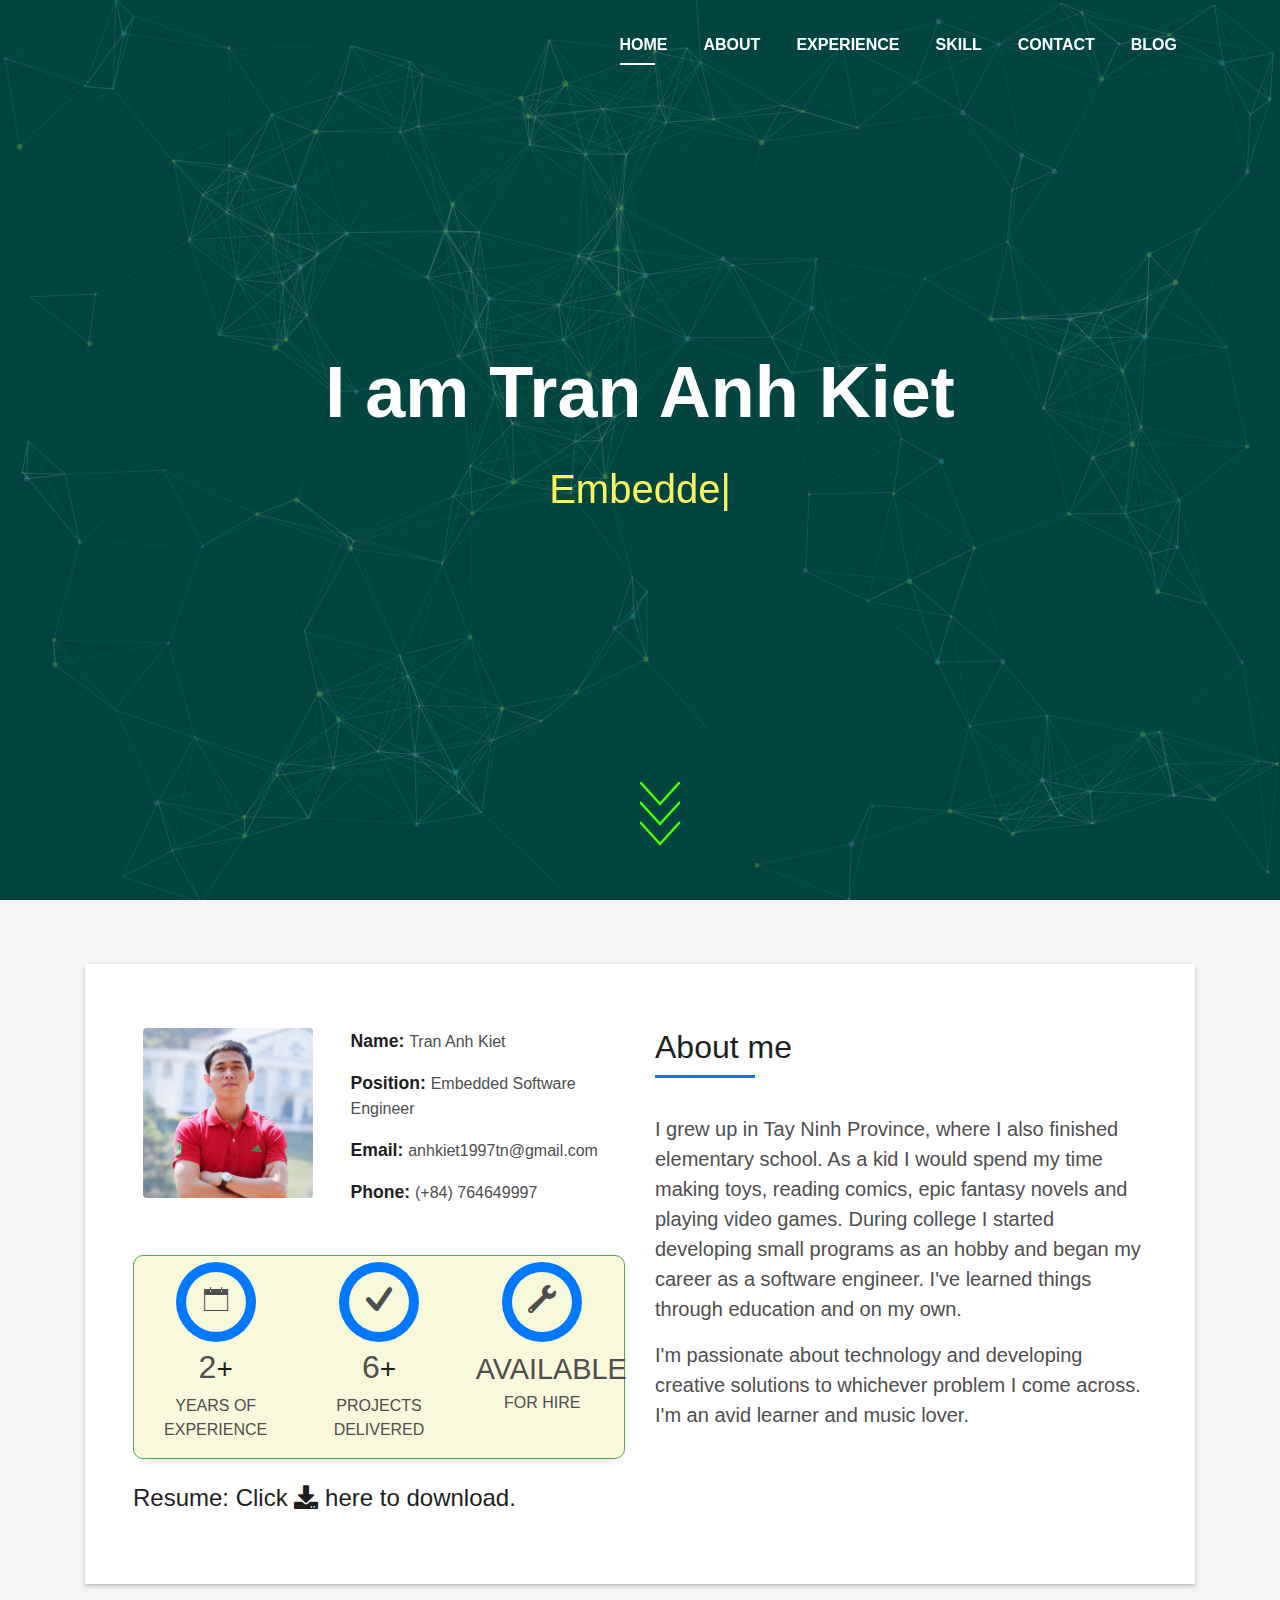
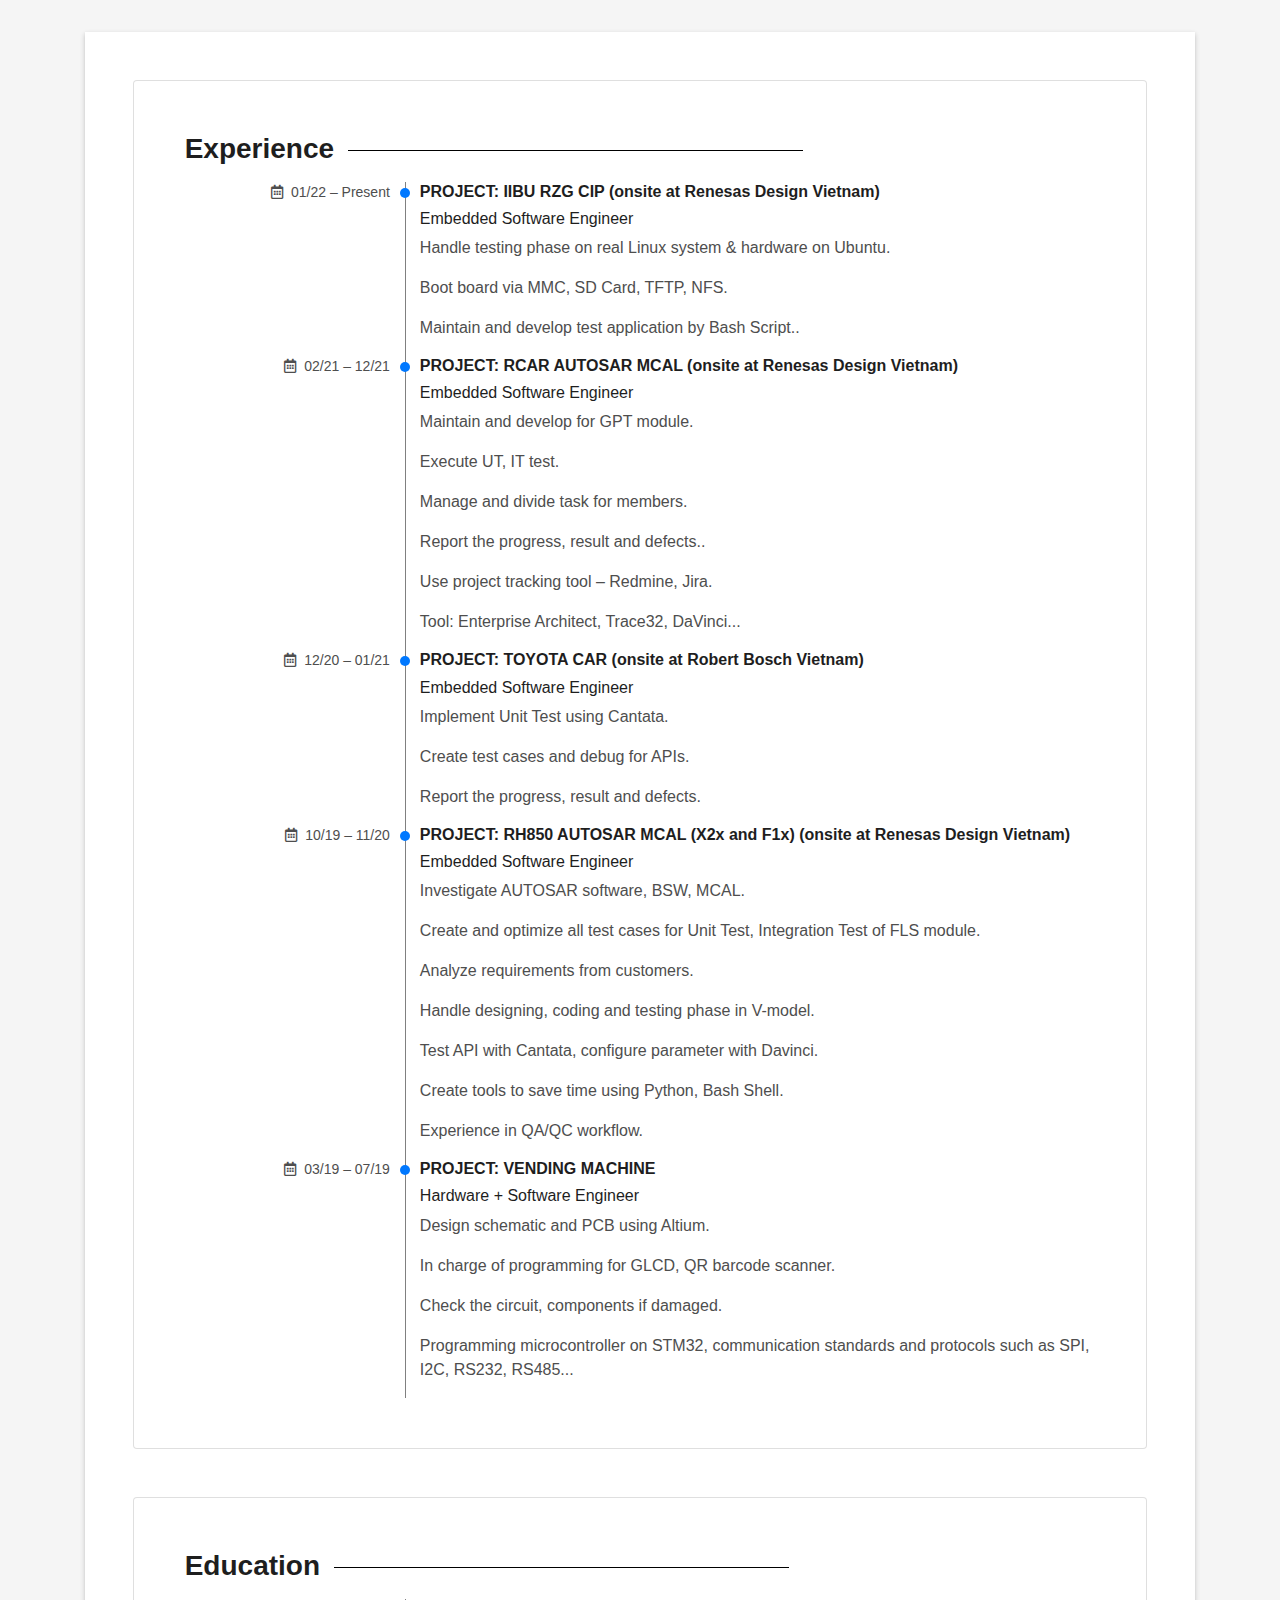
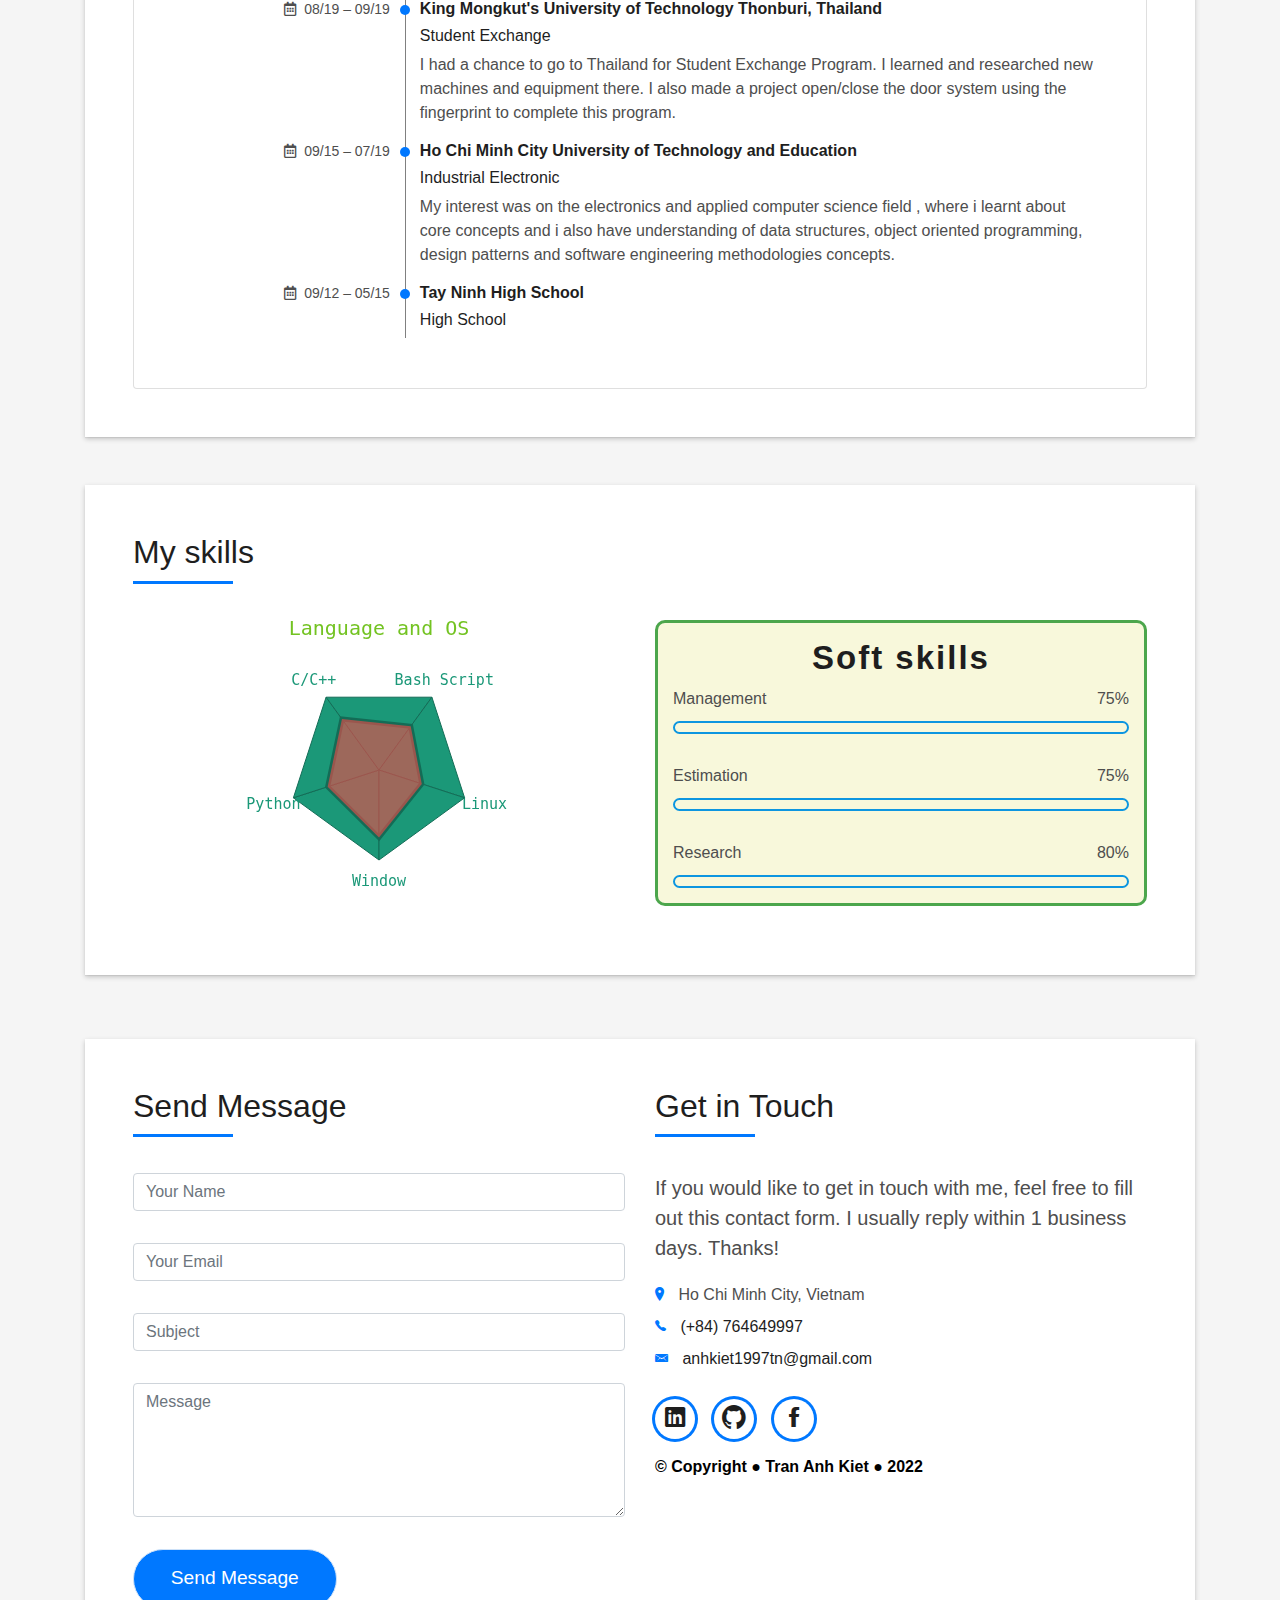
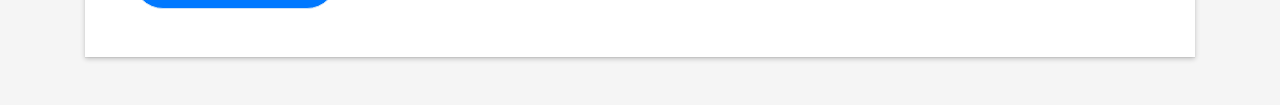
==== commit 4794df38: "Update css, margin..." ====
--- a/index.html
+++ b/index.html
@@ -99,9 +99,7 @@
                 <div class="row">
                   <div class="col-sm-6 col-md-5">
                     <div class="about-img">
-                      <img style="box-shadow: 0 25px 8px -10px rgba(0, 0, 0, 0.1);
-                      height: 170px;
-                      width: 170px;" src="img/profile-pic.jpg" class="img-fluid rounded b-shadow-a" alt="">
+                      <img style="height: 170px; width: 170px;" src="img/profile-pic.jpg" class="img-fluid rounded b-shadow-a" alt="">
                     </div>
                   </div>
                   <div class="col-sm-6 col-md-7">
@@ -116,8 +114,8 @@
                 <div class="skill-mf">
 
                   <div class="section-counter paralax-mf bg-image"
-                    style="margin-top: 5%;box-shadow: 0 20px 14px 5px rgba(0, 0, 0, 0.1);">
-                    <div class="container">
+                    style="margin-top: 5%;">
+                    <div class="container" style="background-color: rgb(248, 248, 219);border: 1px solid rgb(76, 166, 76); border-radius: 10px;">
                       <div class="row">
                         <div class="col-sm-4 col-lg-4">
                           <div class="counter-box pt-4 pt-md-0">
@@ -158,7 +156,7 @@
                   </div>
 
                 </div>
-                <h4 style="margin-top:10%">Resume: Click <a href="Tran_Anh_Kiet-Embedded_Software.docx" download><i
+                <h4 style="margin-top:5%">Resume: Click <a href="Tran_Anh_Kiet-Embedded_Software.docx" download><i
                         class="fas fa-download "></i> here</a> to download.</h4>
               </div>
               <div class="col-md-6">
--- a/css/style.css
+++ b/css/style.css
@@ -850,6 +850,7 @@
 
 .counter-ico {
   margin-bottom: 1rem;
+  margin-top: 1rem;
 }
 
 .counter-ico .ico-circle {
@@ -1284,7 +1285,7 @@
 
 @media (min-width: 577px) {
   .counter-box {
-    margin-bottom: 1.8rem;
+    margin-bottom: 1rem;
   }
 }
 
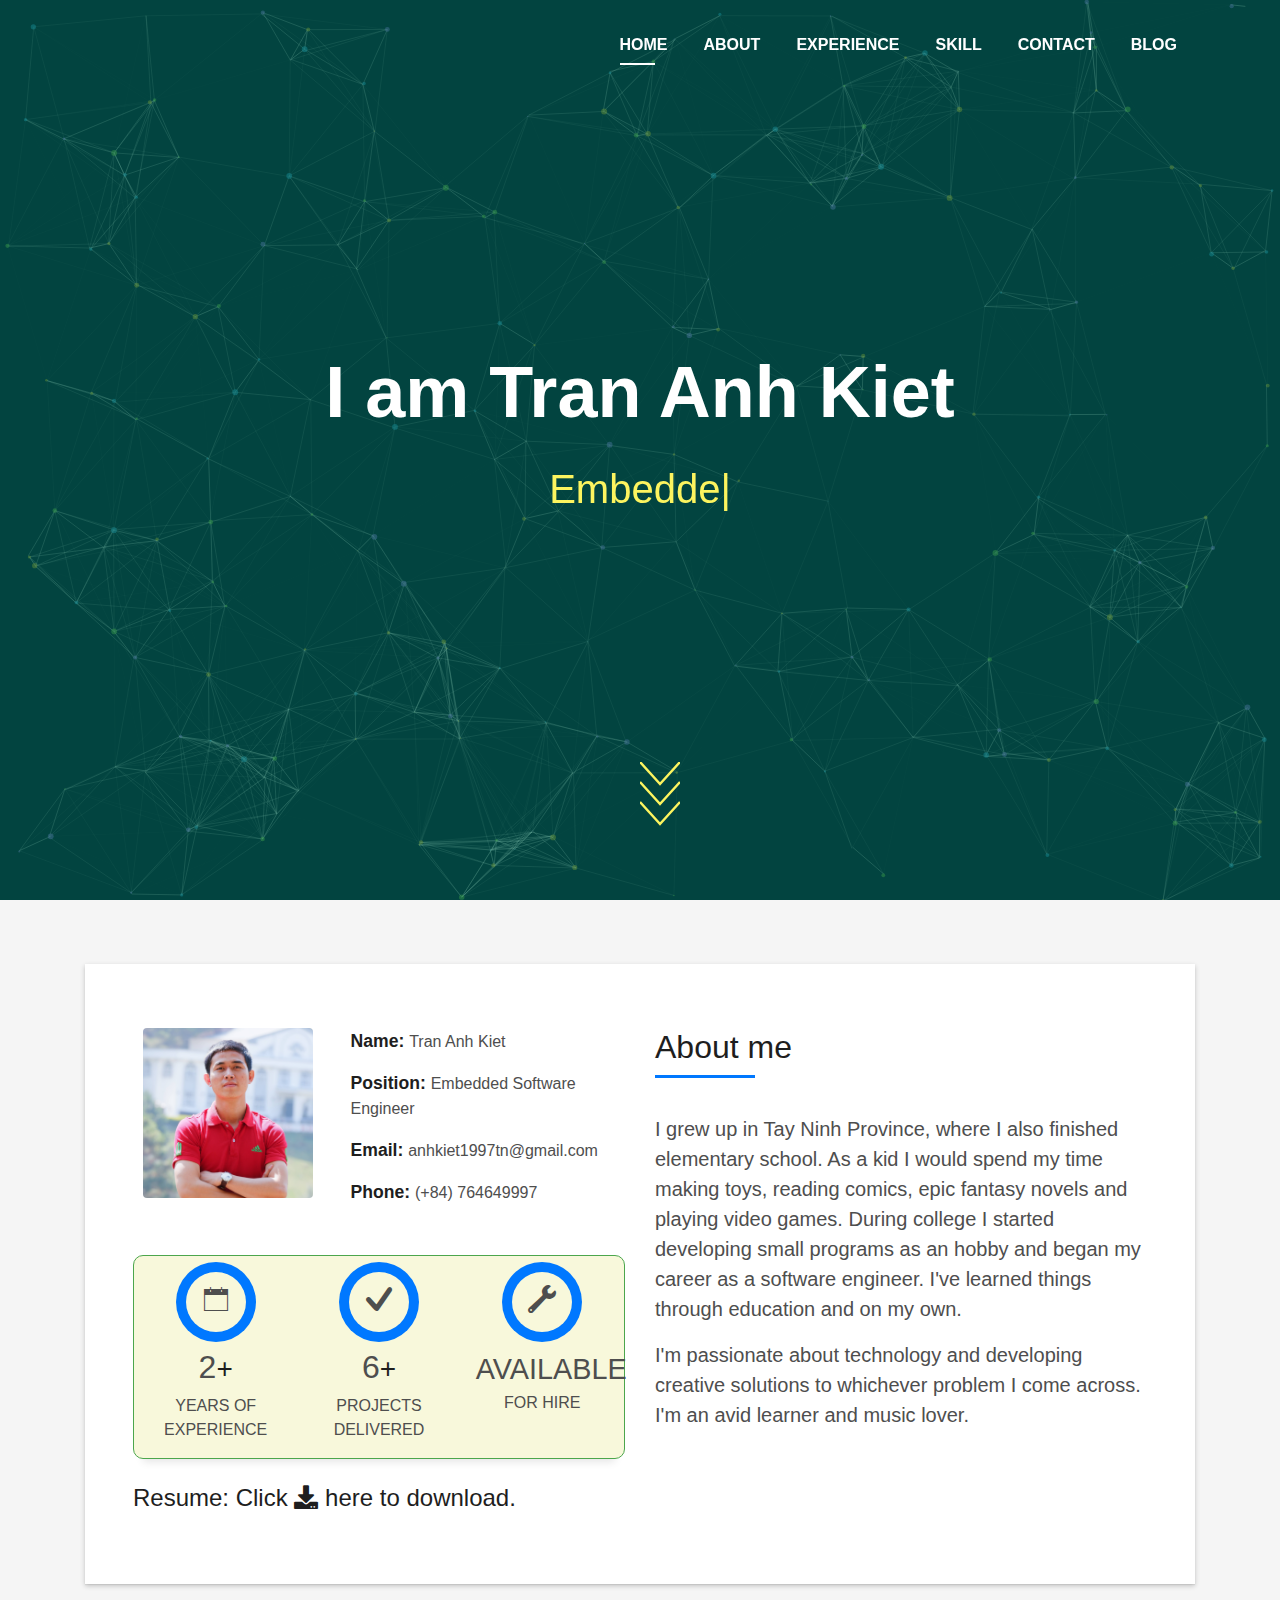
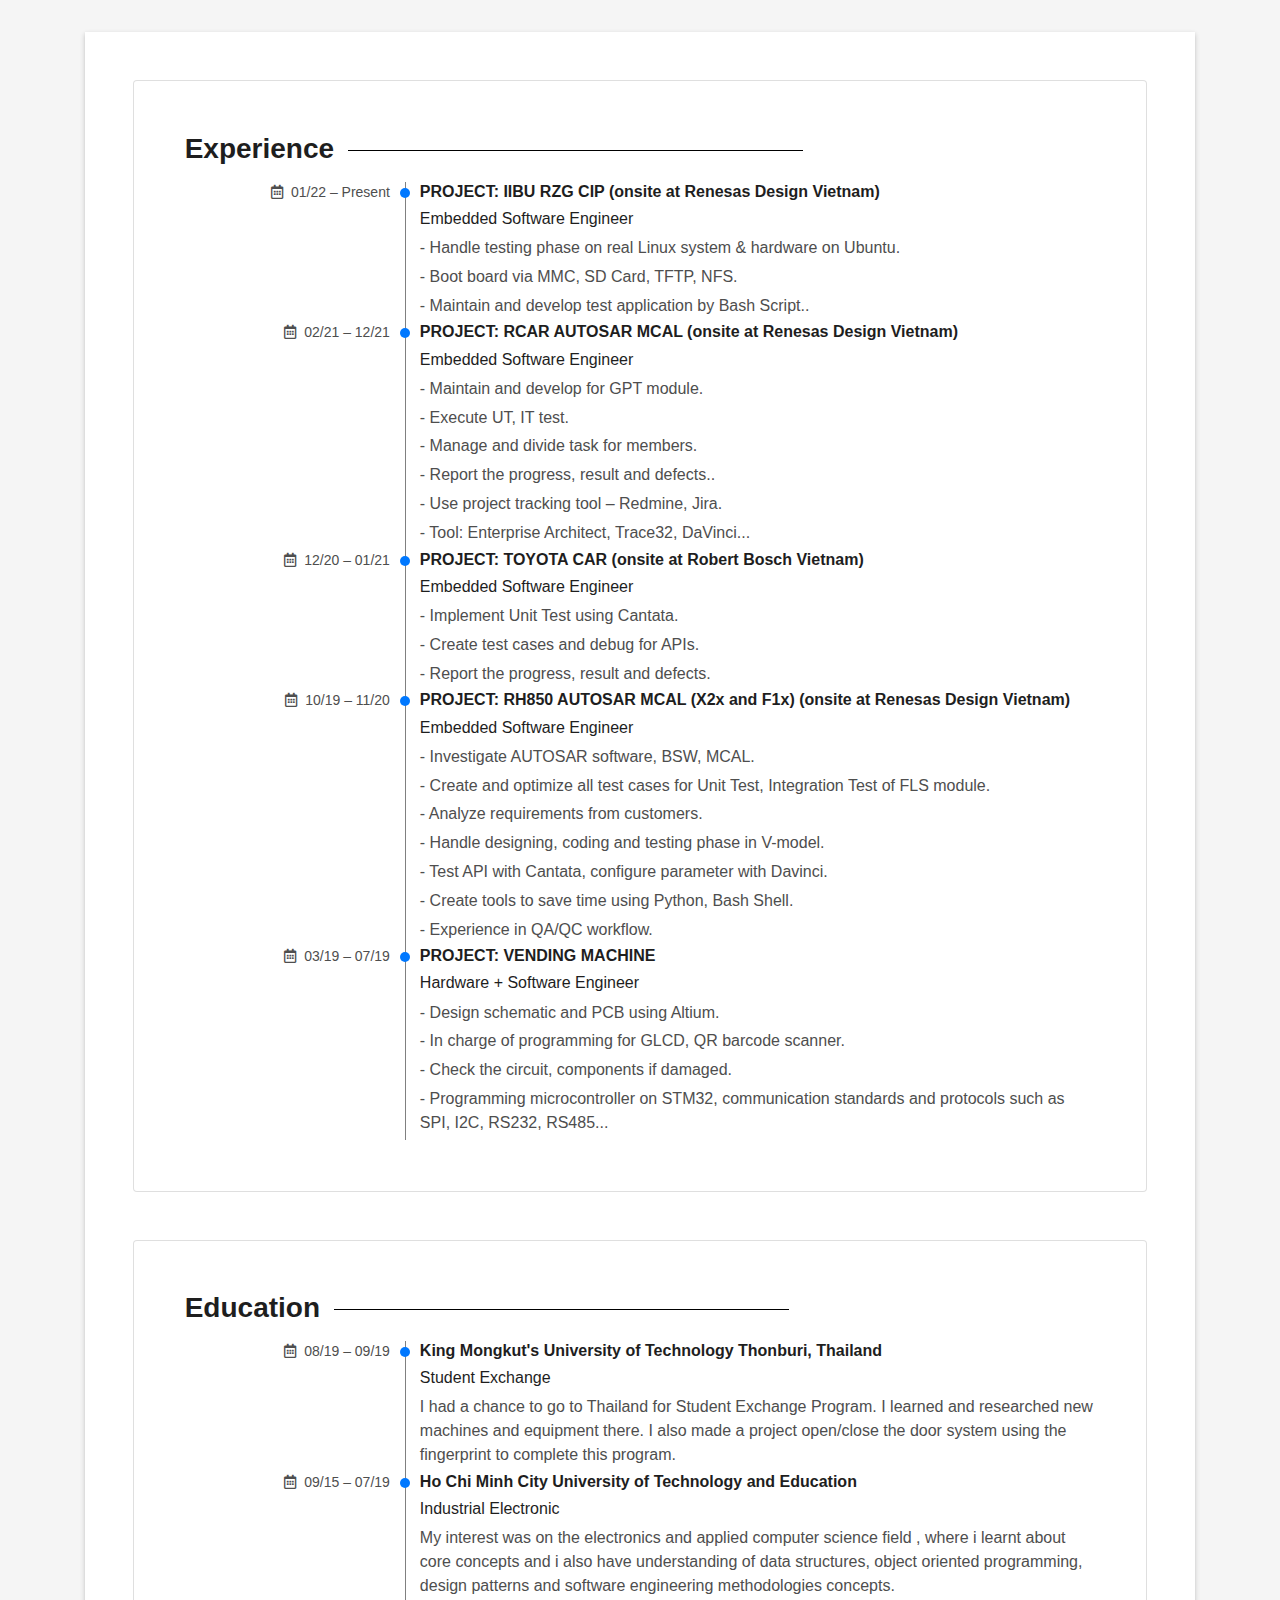
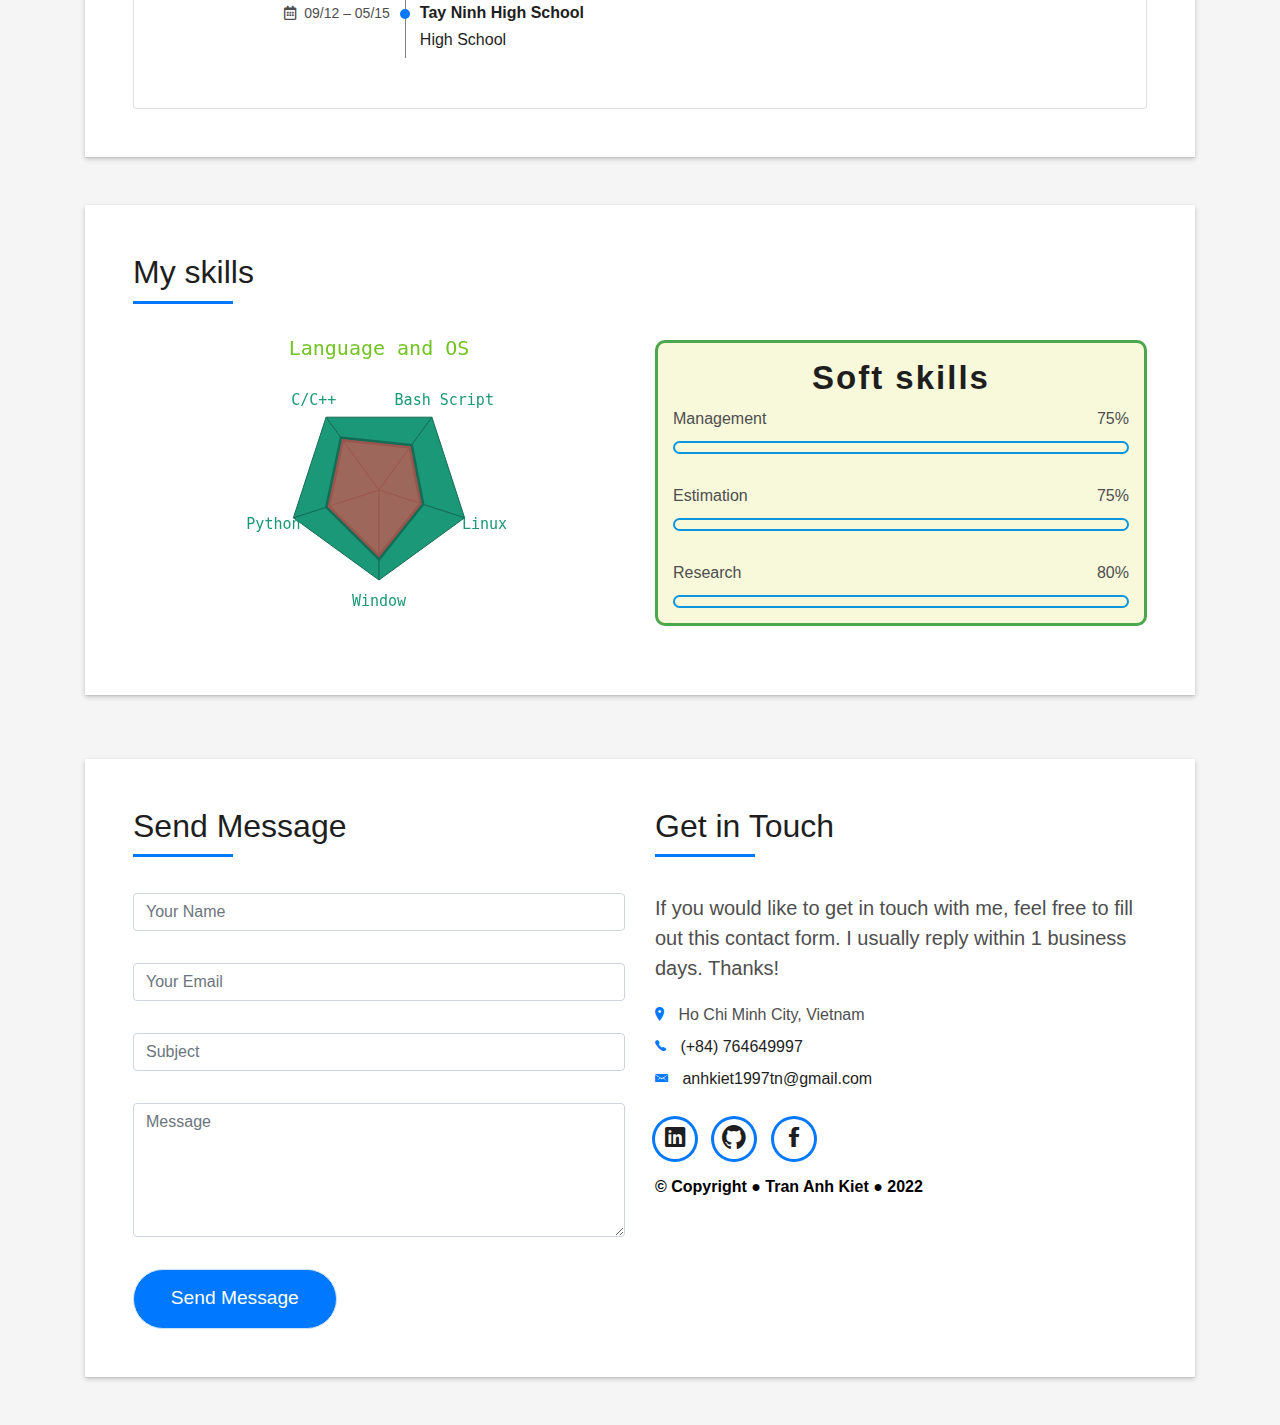
==== commit 7d65a800: "Add animation when scrolling to skill tag" ====
--- a/index.html
+++ b/index.html
@@ -206,12 +206,11 @@
                     <div class="col-12 col-md-12 col-lg-9 job-description">
                       <h6 class="font-weight-bold">PROJECT: IIBU RZG CIP (onsite at Renesas Design Vietnam)</h6>
                       <h6 class="blue">Embedded Software Engineer</h6>
-                      <p>Handle testing phase on real Linux system & hardware on Ubuntu.
-                      </p>
-                      <p>Boot board via MMC, SD Card, TFTP, NFS.
-                      </p>
-                      <p>Maintain and develop test application by Bash Script..
-                      </p>
+                      <div class="description">                      
+                        <p>- Handle testing phase on real Linux system & hardware on Ubuntu.</p>
+                        <p>- Boot board via MMC, SD Card, TFTP, NFS.</p>
+                        <p>- Maintain and develop test application by Bash Script..</p>
+                      </div>
                     </div>
                   </div>
                   <div class="job row">
@@ -220,12 +219,14 @@
                     <div class="col-md-12 col-lg-9 job-description">
                       <h6 class="font-weight-bold">PROJECT: RCAR AUTOSAR MCAL (onsite at Renesas Design Vietnam)</h6>
                       <h6 class="blue">Embedded Software Engineer</h6>
-                      <p>Maintain and develop for GPT module.</p>
-                      <p>Execute UT, IT test.</p>
-                      <p>Manage and divide task for members.</p>
-                      <p>Report the progress, result and defects..</p>
-                      <p>Use project tracking tool – Redmine, Jira.</p>
-                      <p>Tool: Enterprise Architect, Trace32, DaVinci...</p>
+                      <div class="description"> 
+                        <p>- Maintain and develop for GPT module.</p>
+                        <p>- Execute UT, IT test.</p>
+                        <p>- Manage and divide task for members.</p>
+                        <p>- Report the progress, result and defects..</p>
+                        <p>- Use project tracking tool – Redmine, Jira.</p>
+                        <p>- Tool: Enterprise Architect, Trace32, DaVinci...</p>                     
+                      </div>
                     </div>
                   </div>
                   <div class="job row">
@@ -234,10 +235,11 @@
                     <div class="col-md-12 col-lg-9 job-description">
                       <h6 class="font-weight-bold">PROJECT: TOYOTA CAR (onsite at Robert Bosch Vietnam)</h6>
                       <h6 class="blue">Embedded Software Engineer</h6>
-                      <p>Implement Unit Test using Cantata.</p>
-                      <p>Create test cases and debug for APIs.</p>
-                      <p>Report the progress, result and defects.</p>
-                      
+                      <div class="description"> 
+                        <p>- Implement Unit Test using Cantata.</p>
+                        <p>- Create test cases and debug for APIs.</p>
+                        <p>- Report the progress, result and defects.</p>
+                      </div>
                     </div>
                   </div>
                   <div class="job row">
@@ -246,13 +248,15 @@
                     <div class="col-md-12 col-lg-9 job-description">
                       <h6 class="font-weight-bold">PROJECT: RH850 AUTOSAR MCAL (X2x and F1x) (onsite at Renesas Design Vietnam)</h6>
                       <h6 class="blue">Embedded Software Engineer</h6>
-                      <p>Investigate AUTOSAR software, BSW, MCAL.</p>
-                      <p>Create and optimize all test cases for Unit Test, Integration Test of FLS module.</p>
-                      <p>Analyze requirements from customers.
-                      <p>Handle designing, coding and testing phase in V-model.</p>
-                      <p>Test API with Cantata, configure parameter with Davinci.</p>
-                      <p>Create tools to save time using Python, Bash Shell.</p>
-                      <p>Experience in QA/QC workflow.</p>
+                      <div class="description"> 
+                        <p>- Investigate AUTOSAR software, BSW, MCAL.</p>
+                        <p>- Create and optimize all test cases for Unit Test, Integration Test of FLS module.</p>
+                        <p>- Analyze requirements from customers.
+                        <p>- Handle designing, coding and testing phase in V-model.</p>
+                        <p>- Test API with Cantata, configure parameter with Davinci.</p>
+                        <p>- Create tools to save time using Python, Bash Shell.</p>
+                        <p>- Experience in QA/QC workflow.</p>
+                      </div>
                     </div>
                   </div>
                   <div class="job row">
@@ -261,10 +265,12 @@
                     <div class="col-md-12 col-lg-9 job-description">
                       <h6 class="font-weight-bold">PROJECT: VENDING MACHINE</h6>
                       <h6 class="blue">Hardware + Software Engineer</h6>
-                      <p>Design schematic and PCB using Altium.</p>
-                      <p>In charge of programming for GLCD, QR barcode scanner.</p>
-                      <p>Check the circuit, components if damaged.</p>
-                      <p>Programming microcontroller on STM32, communication standards and protocols such as SPI, I2C, RS232, RS485...</p>
+                      <div class="description"> 
+                        <p>- Design schematic and PCB using Altium.</p>
+                        <p>- In charge of programming for GLCD, QR barcode scanner.</p>
+                        <p>- Check the circuit, components if damaged.</p>
+                        <p>- Programming microcontroller on STM32, communication standards and protocols such as SPI, I2C, RS232, RS485...</p>
+                      </div>
                     </div>
                   </div>
                 </div>
@@ -278,10 +284,12 @@
                     <div class="col-md-12 col-lg-9 job-description">
                       <h6 class="font-weight-bold">King Mongkut's University of Technology Thonburi, Thailand </h6>
                       <h6 class="blue">Student Exchange</h6>
-                      <p>I had a chance to go to Thailand for Student Exchange Program. I learned and researched
-                         new machines and equipment there. I also made a project open/close the door system
-                         using the fingerprint to complete this program.
-                      </p>
+                      <div class="description"> 
+                        <p>I had a chance to go to Thailand for Student Exchange Program. I learned and researched
+                          new machines and equipment there. I also made a project open/close the door system
+                          using the fingerprint to complete this program.
+                       </p>
+                      </div>
                     </div>
                   </div>
                   <div class="job row">
@@ -290,12 +298,14 @@
                     <div class="col-md-12 col-lg-9 job-description">
                       <h6 class="font-weight-bold">Ho Chi Minh City University of Technology and Education</h6>
                       <h6 class="blue">Industrial Electronic</h6>
-                      <p>My interest was on the electronics and applied computer science field ,
-                        where i learnt about
-                        core concepts and i also have understanding of data
-                        structures, object oriented programming, design
-                        patterns and software engineering methodologies concepts.
-                      </p>
+                      <div class="description"> 
+                        <p>My interest was on the electronics and applied computer science field ,
+                          where i learnt about
+                          core concepts and i also have understanding of data
+                          structures, object oriented programming, design
+                          patterns and software engineering methodologies concepts.
+                        </p>
+                      </div>
                     </div>
                   </div>
                   <div class="job row">
--- a/css/style.css
+++ b/css/style.css
@@ -1380,11 +1380,11 @@
 	width: 40px;
 	height: 68px;
   position: absolute;
-  bottom: 50px;
+  bottom: 70px;
 }
 
 .arrows path {
-	stroke: rgb(72, 255, 0);
+	stroke: rgb(252, 244, 95);
 	fill: transparent;
 	stroke-width: 2.5px;	
 	animation: arrow 1.2s infinite;
@@ -1461,25 +1461,25 @@
 .skills:not(:last-child){
   margin-bottom: 30px;
 }
-#management-bar{
-  animation: management-fill 2s forwards;
-}
+/* #management-bar{
+  animation: management-fill 2s reverse;
+} */
 @keyframes management-fill{
   100%{
       width: 75%;
   }
 }
-#estimation-bar{
+/* #estimation-bar{
   animation: estimation-fill 2s forwards;
-}
+} */
 @keyframes estimation-fill{
   100%{
       width: 75%;
   }
 }
-#research-bar{
+/* #research-bar{
   animation: research-fill 2s forwards;
-}
+} */
 @keyframes research-fill {
   100%{
       width: 80%;
@@ -1501,3 +1501,7 @@
   margin: auto;
   display:inline-block;
 }
+
+.description p{
+  margin-bottom: 0.3rem;
+}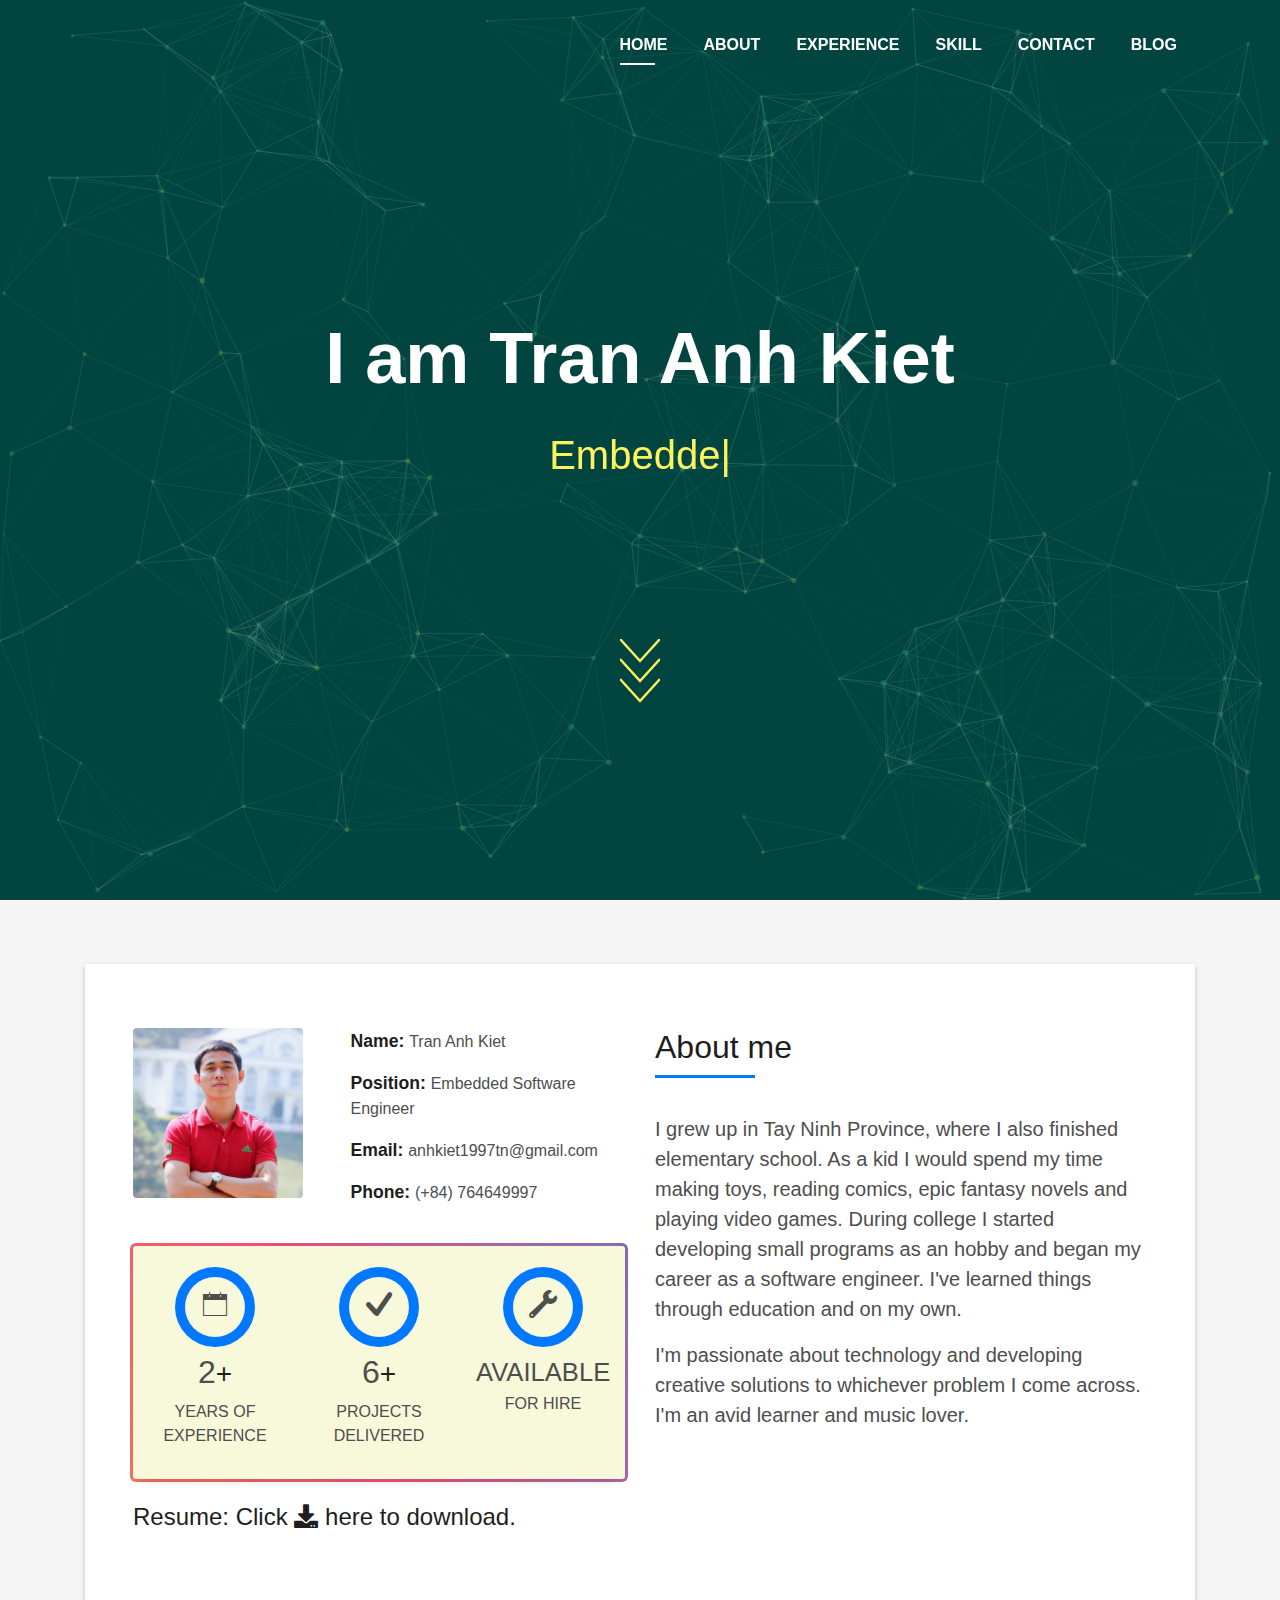
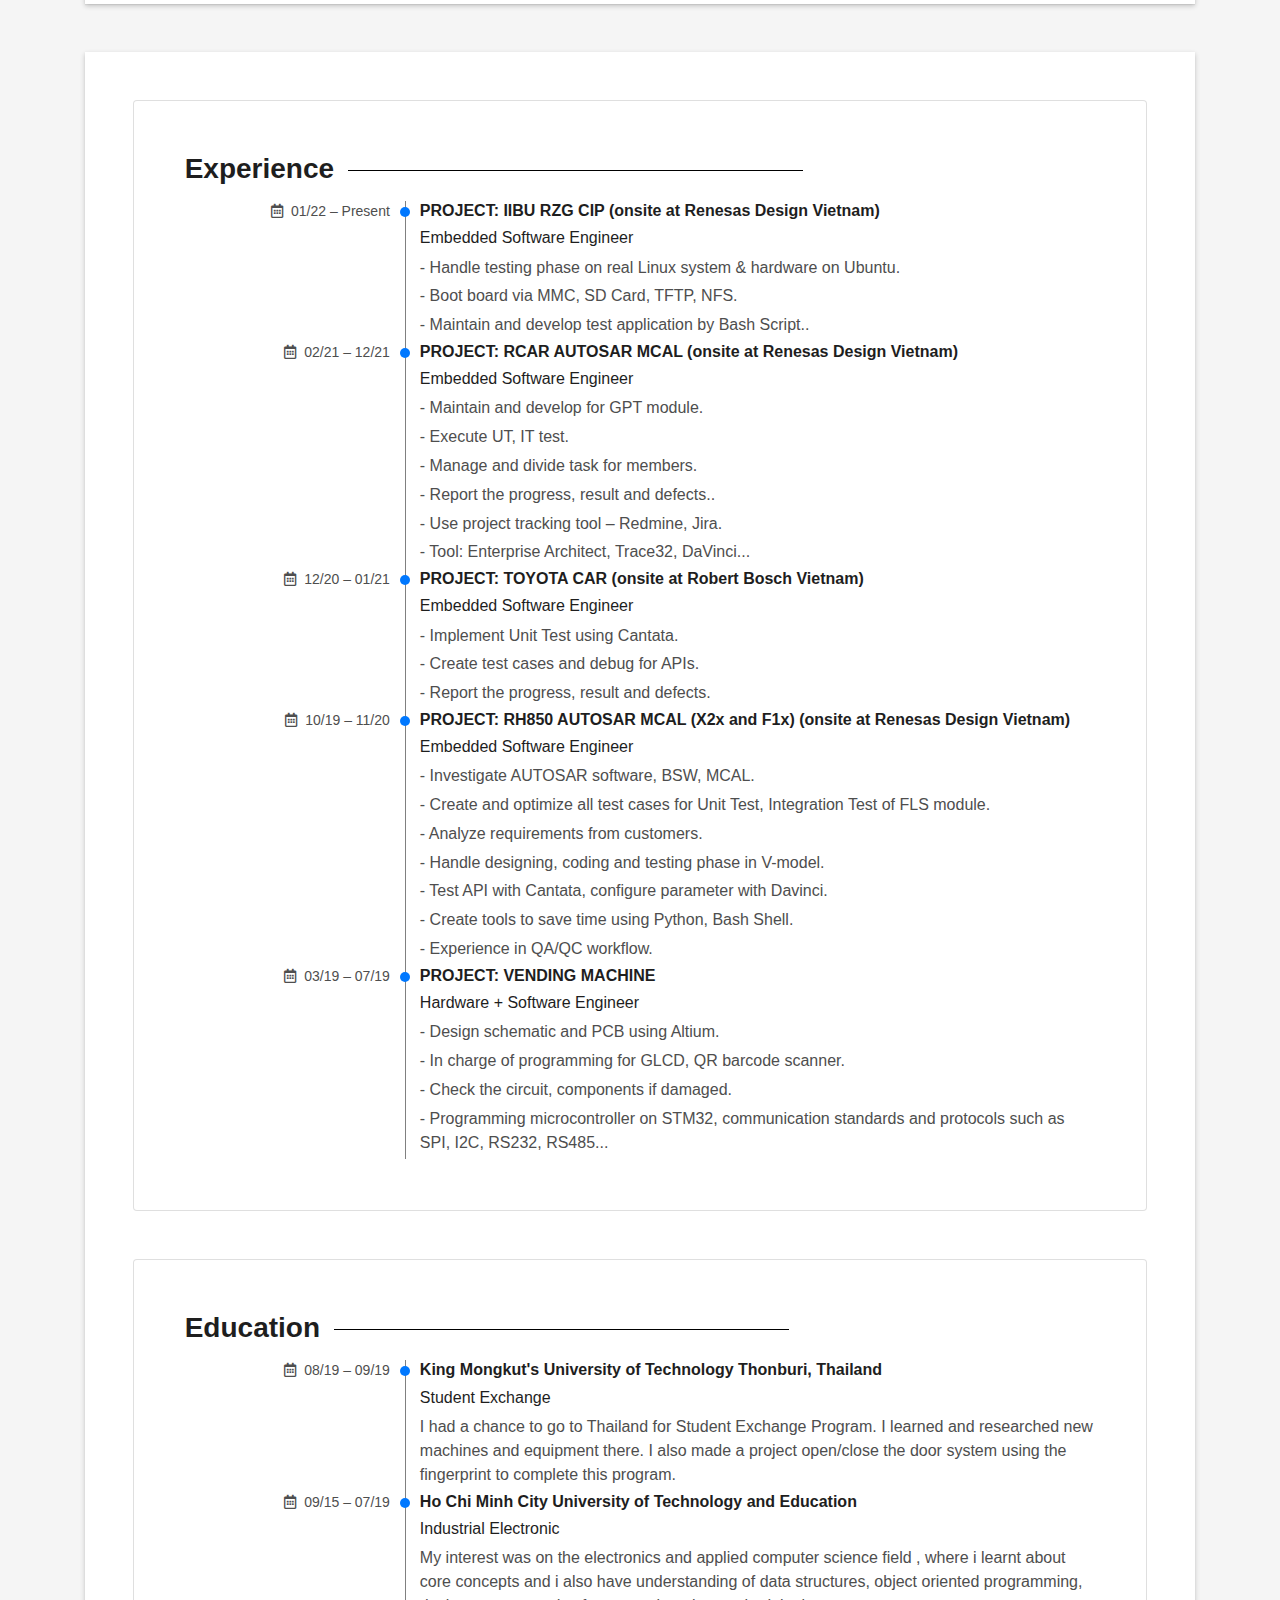
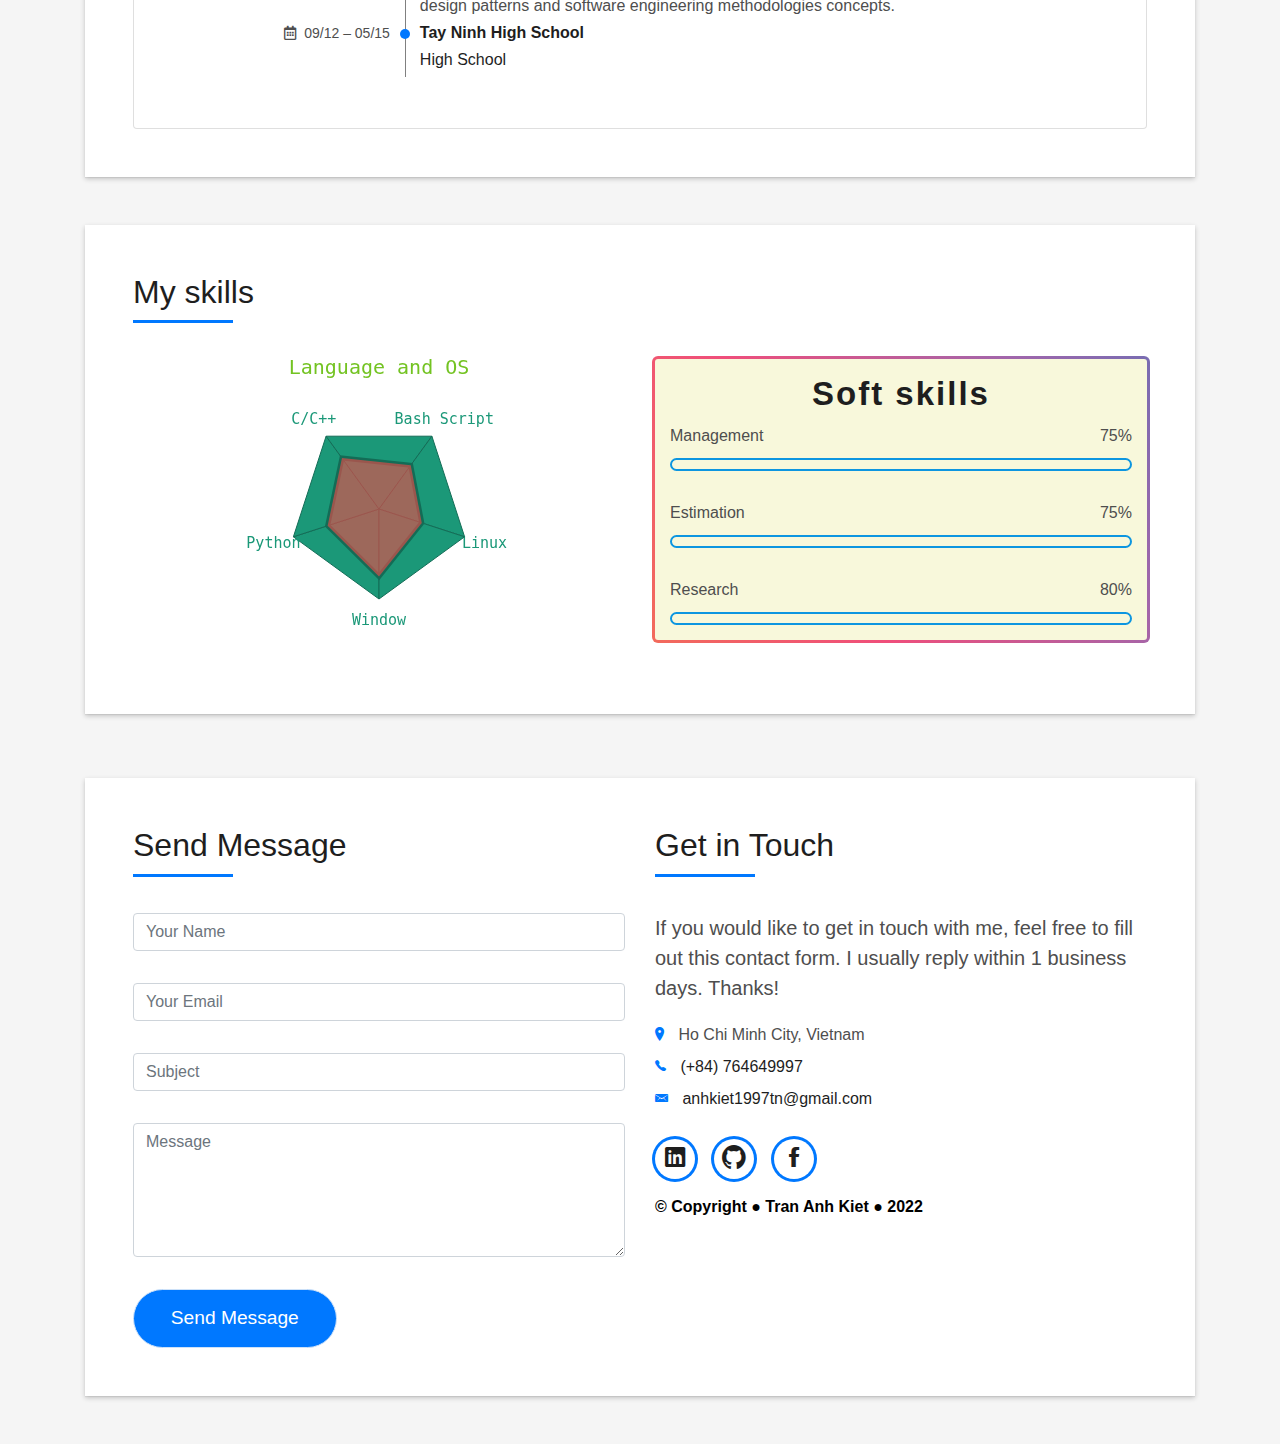
==== commit 28360c11: "Update border and scroll down icon" ====
--- a/index.html
+++ b/index.html
@@ -115,7 +115,7 @@
 
                   <div class="section-counter paralax-mf bg-image"
                     style="margin-top: 5%;">
-                    <div class="container" style="background-color: rgb(248, 248, 219);border: 1px solid rgb(76, 166, 76); border-radius: 10px;">
+                    <div class="border-box">
                       <div class="row">
                         <div class="col-sm-4 col-lg-4">
                           <div class="counter-box pt-4 pt-md-0">
@@ -344,7 +344,7 @@
               </div>
               <div class="col-md-6">
                 <div class="about-me pt-4 pt-md-0">
-                  <div class="box">
+                  <div class="border-box">
                     <h2>Soft skills </h2>
                     <div class="skills">
                       <div class="details">
--- a/css/style.css
+++ b/css/style.css
@@ -777,14 +777,6 @@
   padding-bottom: 4rem;
 }
 
-.about-mf .about-img {
-  margin-bottom: 2rem;
-}
-
-.about-mf .about-img img {
-  margin-left: 10px;
-}
-
 .skill-mf span {
   color: #4e4e4e;
 }
@@ -866,7 +858,7 @@
 }
 
 .counter-num .counter1 {
-  font-size: 1.8rem;
+  font-size: 1.6rem;
   margin-bottom: 0;
 }
 
@@ -1379,8 +1371,9 @@
 .arrows {
 	width: 40px;
 	height: 68px;
-  position: absolute;
   bottom: 70px;
+  position: relative;
+  top: 130px;
 }
 
 .arrows path {
@@ -1423,15 +1416,43 @@
 }
 
 /* Skill tag */
-.box{
+.border-box {
   padding: 15px;
   background-color: rgb(248, 248, 219);
-  border-style: solid;
-  border-color: rgb(76, 166, 76);
-  border-radius: 10px;
+  --borderWidth: 3px;
+  border-radius: var(--borderWidth);
   font-family: "Poppins",sans-serif;
   font-weight: 500;
+  position: relative;
 } 
+
+.border-box:after {
+  content: '';
+  position: absolute;
+  top: calc(-1 * var(--borderWidth));
+  left: calc(-1 * var(--borderWidth));
+  height: calc(100% + var(--borderWidth) * 2);
+  width: calc(100% + var(--borderWidth) * 2);
+  background: linear-gradient(60deg, #f79533, #f37055, #ef4e7b, #a166ab, #5073b8, #1098ad, #07b39b, #6fba82);
+  border-radius: calc(2 * var(--borderWidth));
+  z-index: -1;
+  animation: animatedgradient 3s ease alternate infinite;
+  background-size: 300% 300%;
+}
+
+
+@keyframes animatedgradient {
+  0% {
+    background-position: 0% 50%;
+  }
+  50% {
+    background-position: 100% 50%;
+  }
+  100% {
+    background-position: 0% 50%;
+  }
+}
+
 h2{
   margin-bottom: 10px;
   letter-spacing: 2px;
@@ -1504,4 +1525,4 @@
 
 .description p{
   margin-bottom: 0.3rem;
-}+}
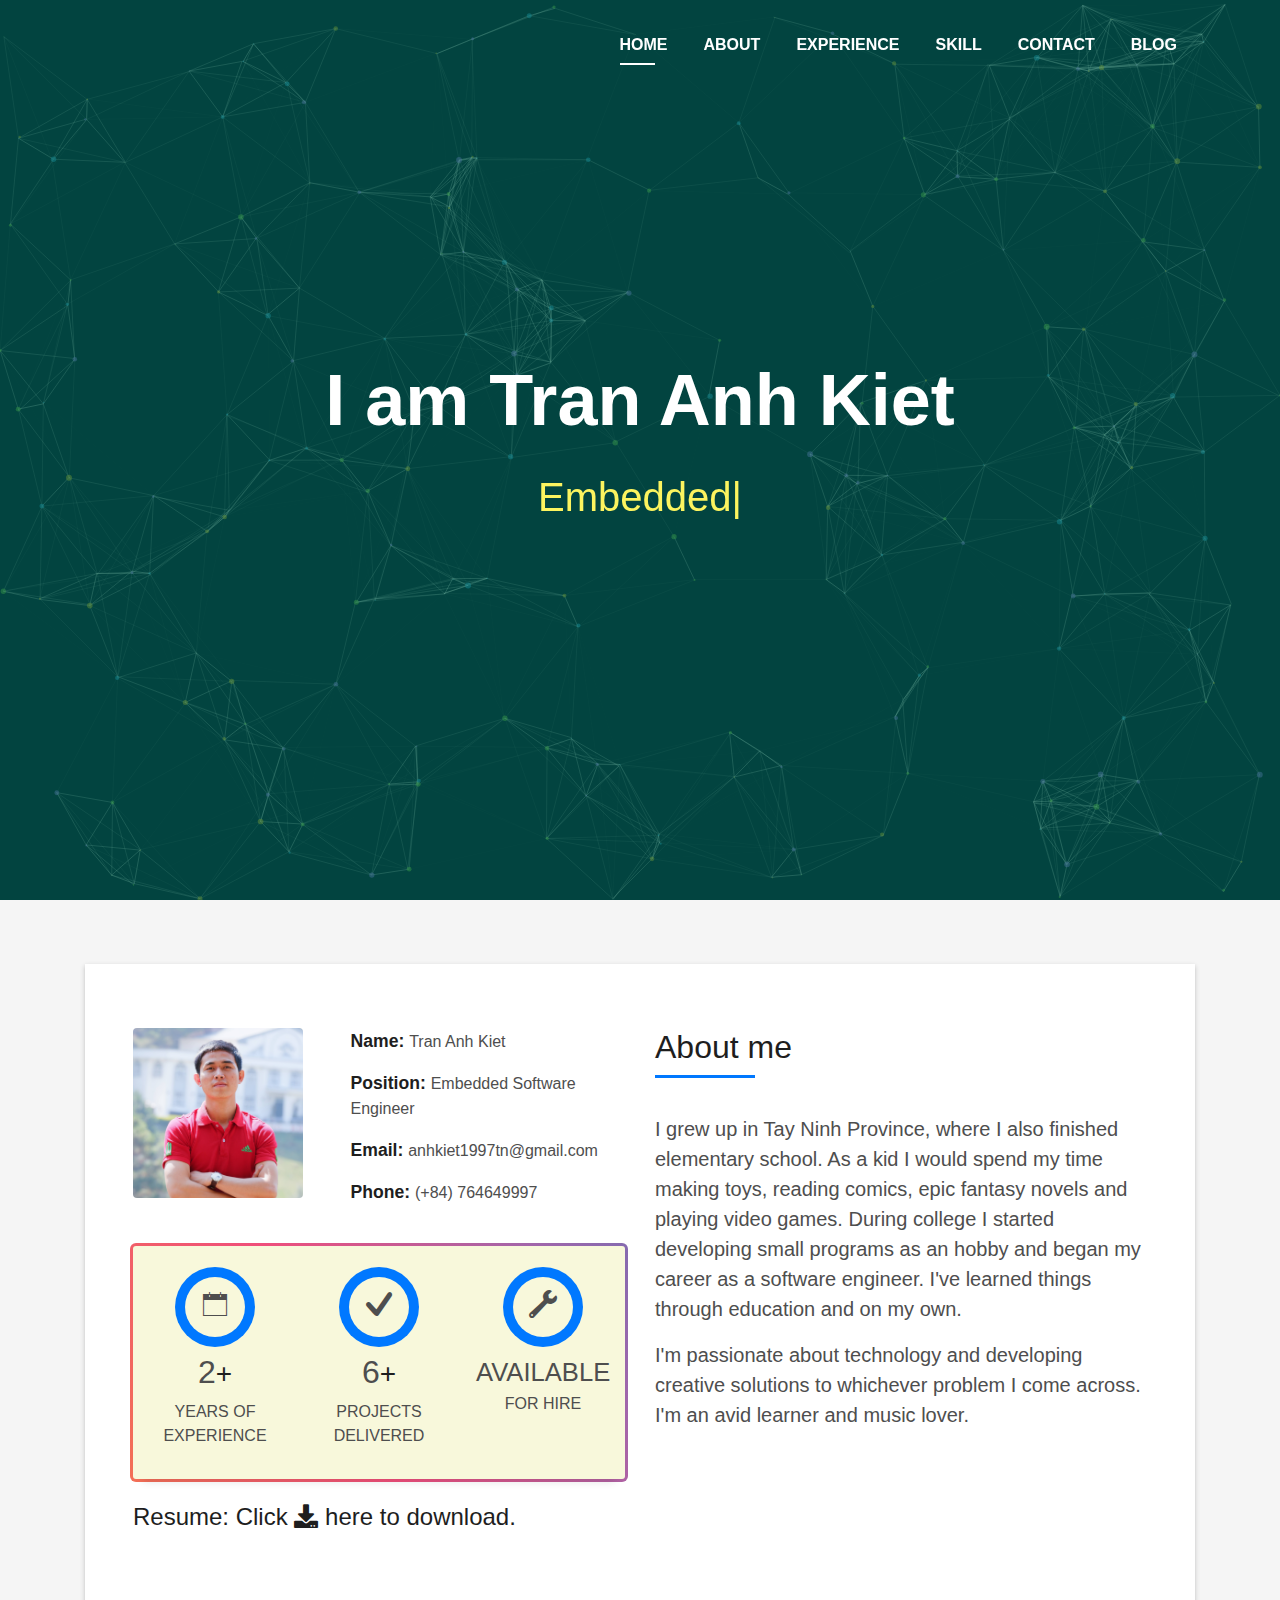
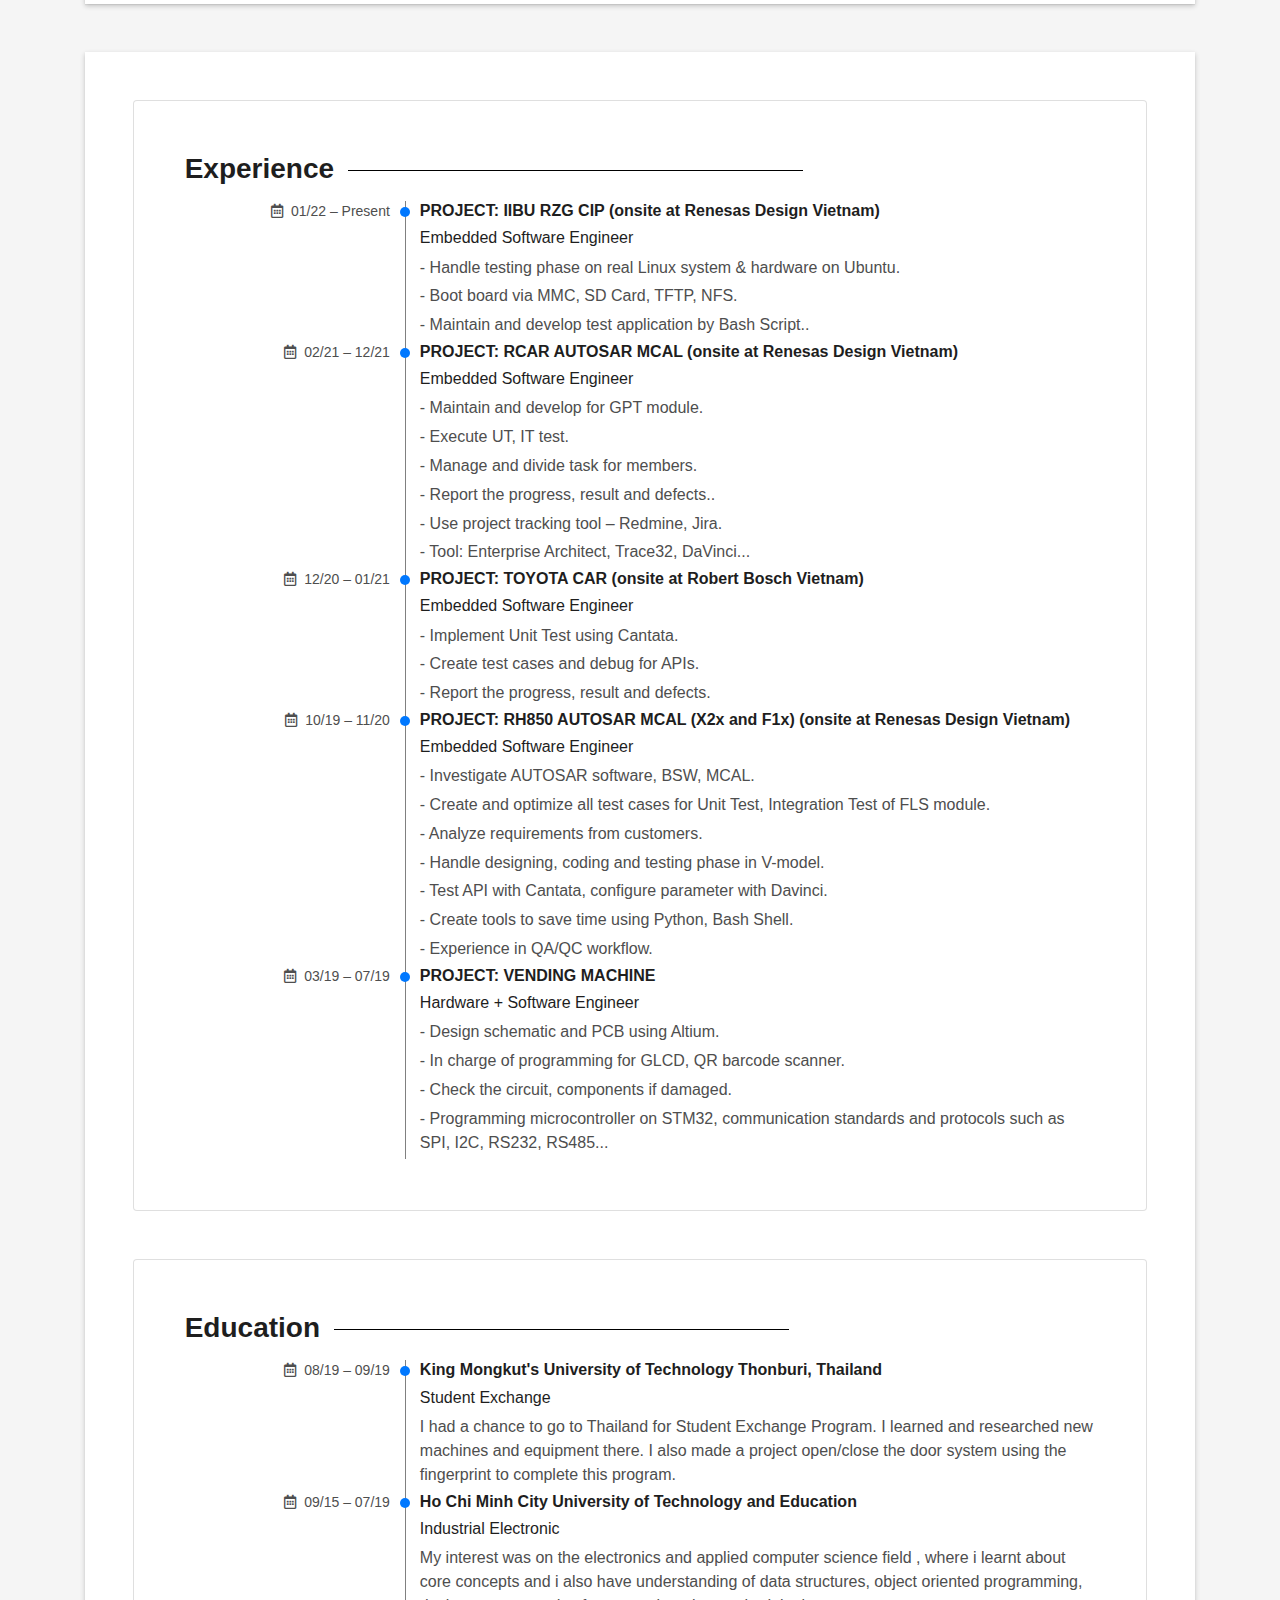
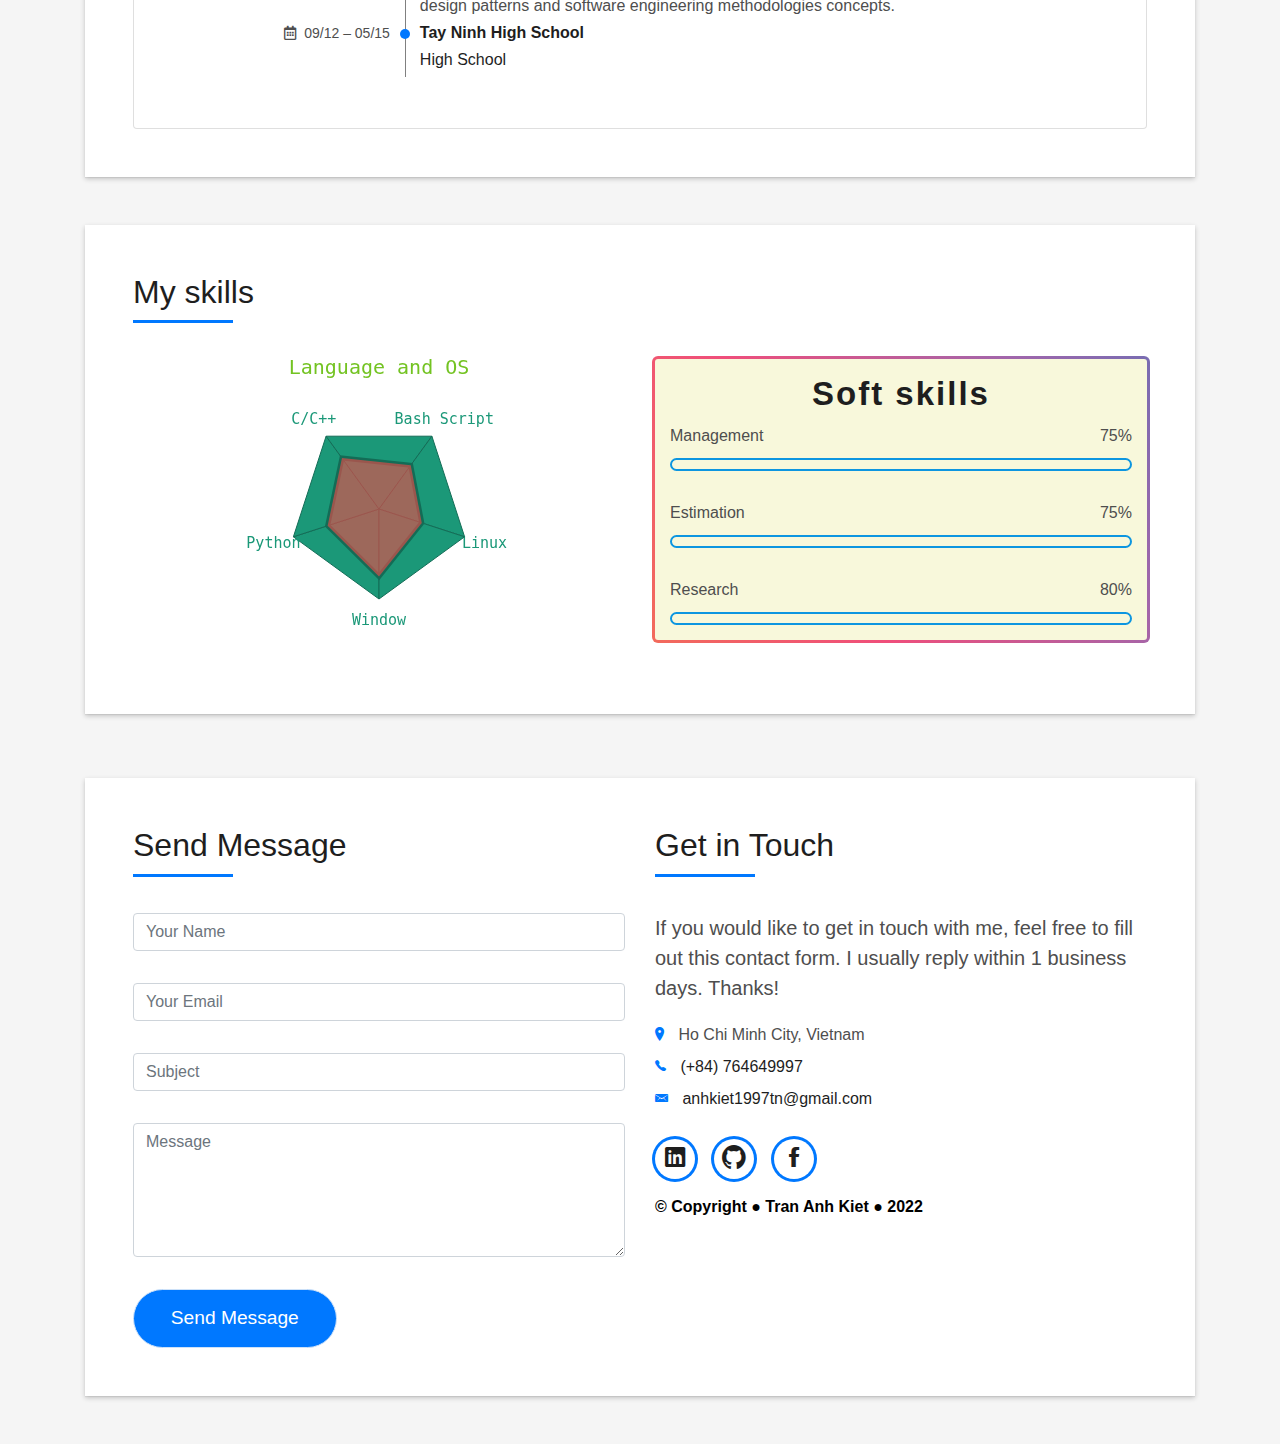
==== commit cdf20ac2: "Delete icon scroll" ====
--- a/index.html
+++ b/index.html
@@ -76,14 +76,13 @@
           <p class="intro-subtitle"><span class="text-slider-items">Embedded Software Engineer</span><strong class="text-slider"></strong></p>
           <!-- <p class="pt-3"><a class="btn btn-primary btn js-scroll px-4" href="#about" role="button">Learn More</a></p> -->
         </div>
-        <div class="nav-item"></div>
-        <a class="nav-link js-scroll" href="#about">
+        <!-- <a href="#about">
           <svg class="arrows">
             <path class="a1" d="M0 0 L20 22 L40 0"></path>
             <path class="a2" d="M0 20 L20 42 L40 20"></path>
             <path class="a3" d="M0 40 L20 62 L40 40"></path>
           </svg>
-        </a>
+        </a> -->
       </div>
     </div>
   </div>
--- a/css/style.css
+++ b/css/style.css
@@ -1371,9 +1371,6 @@
 .arrows {
 	width: 40px;
 	height: 68px;
-  bottom: 70px;
-  position: relative;
-  top: 130px;
 }
 
 .arrows path {
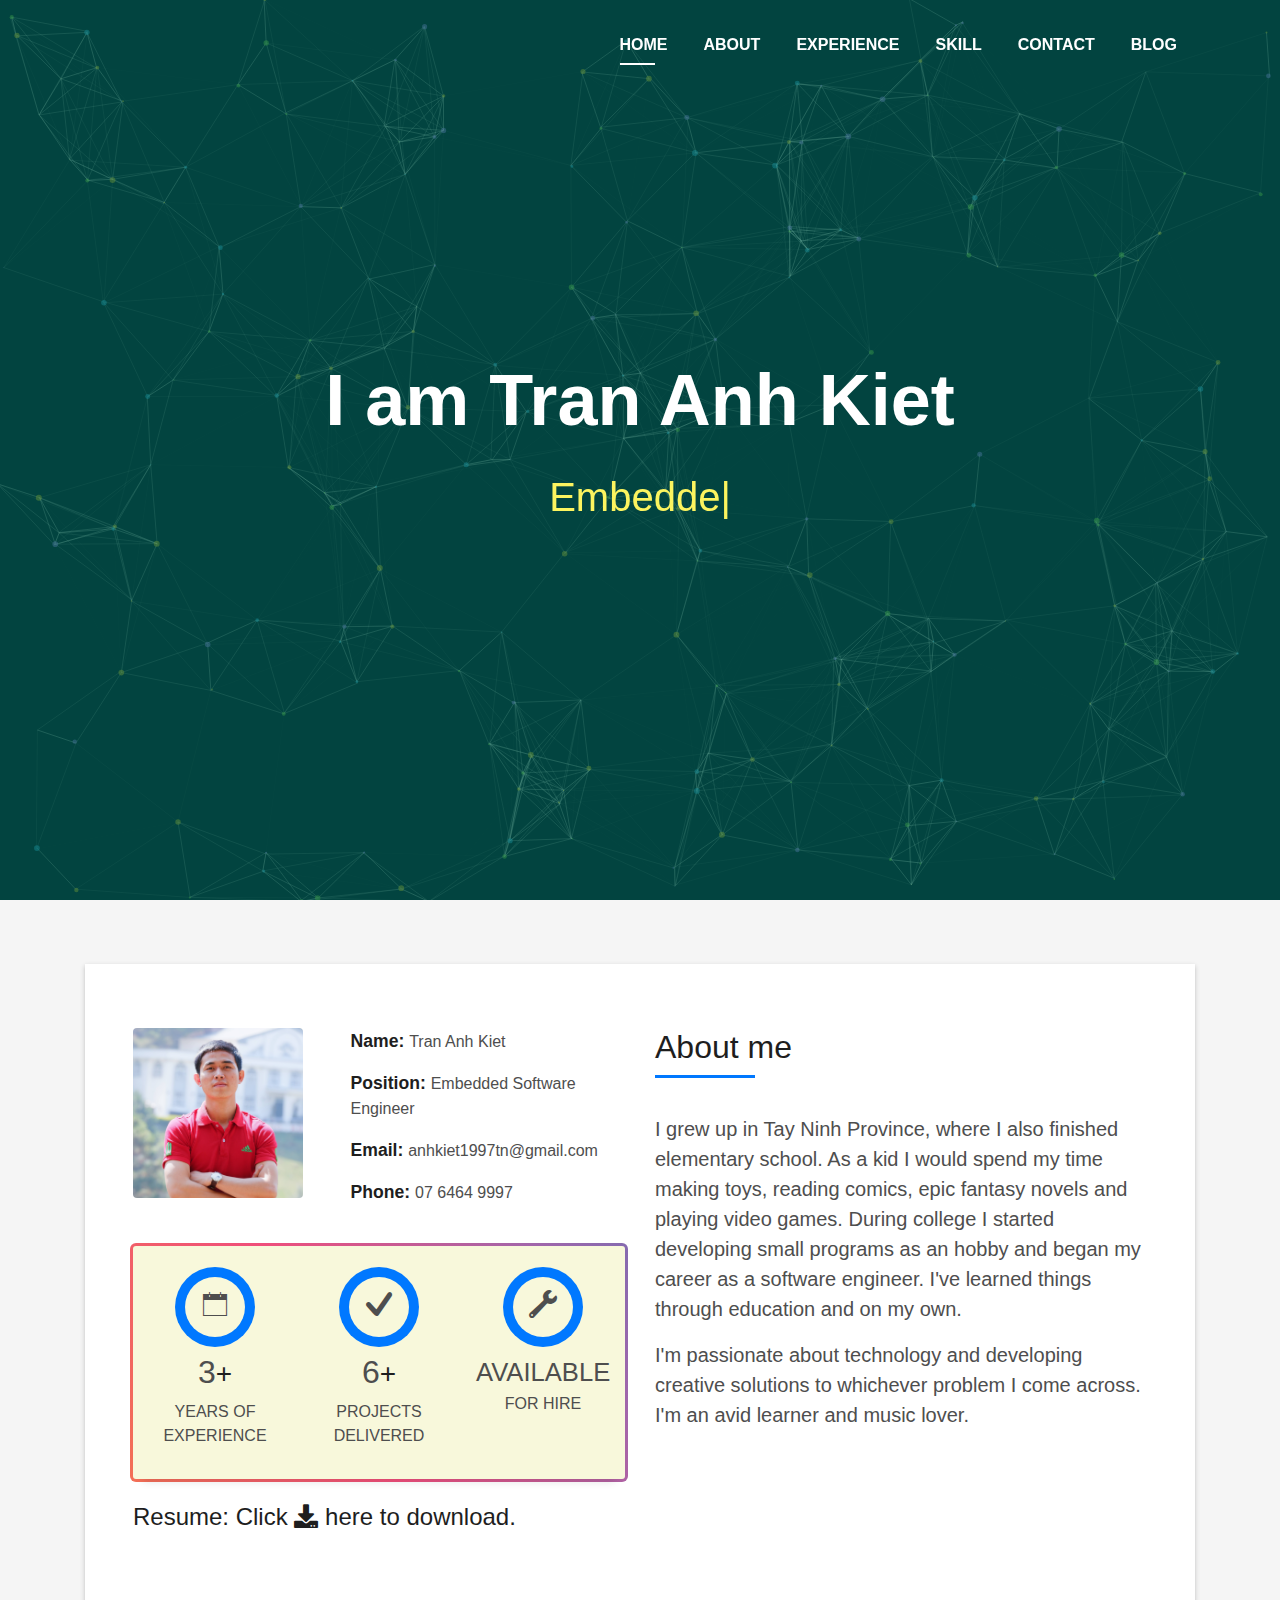
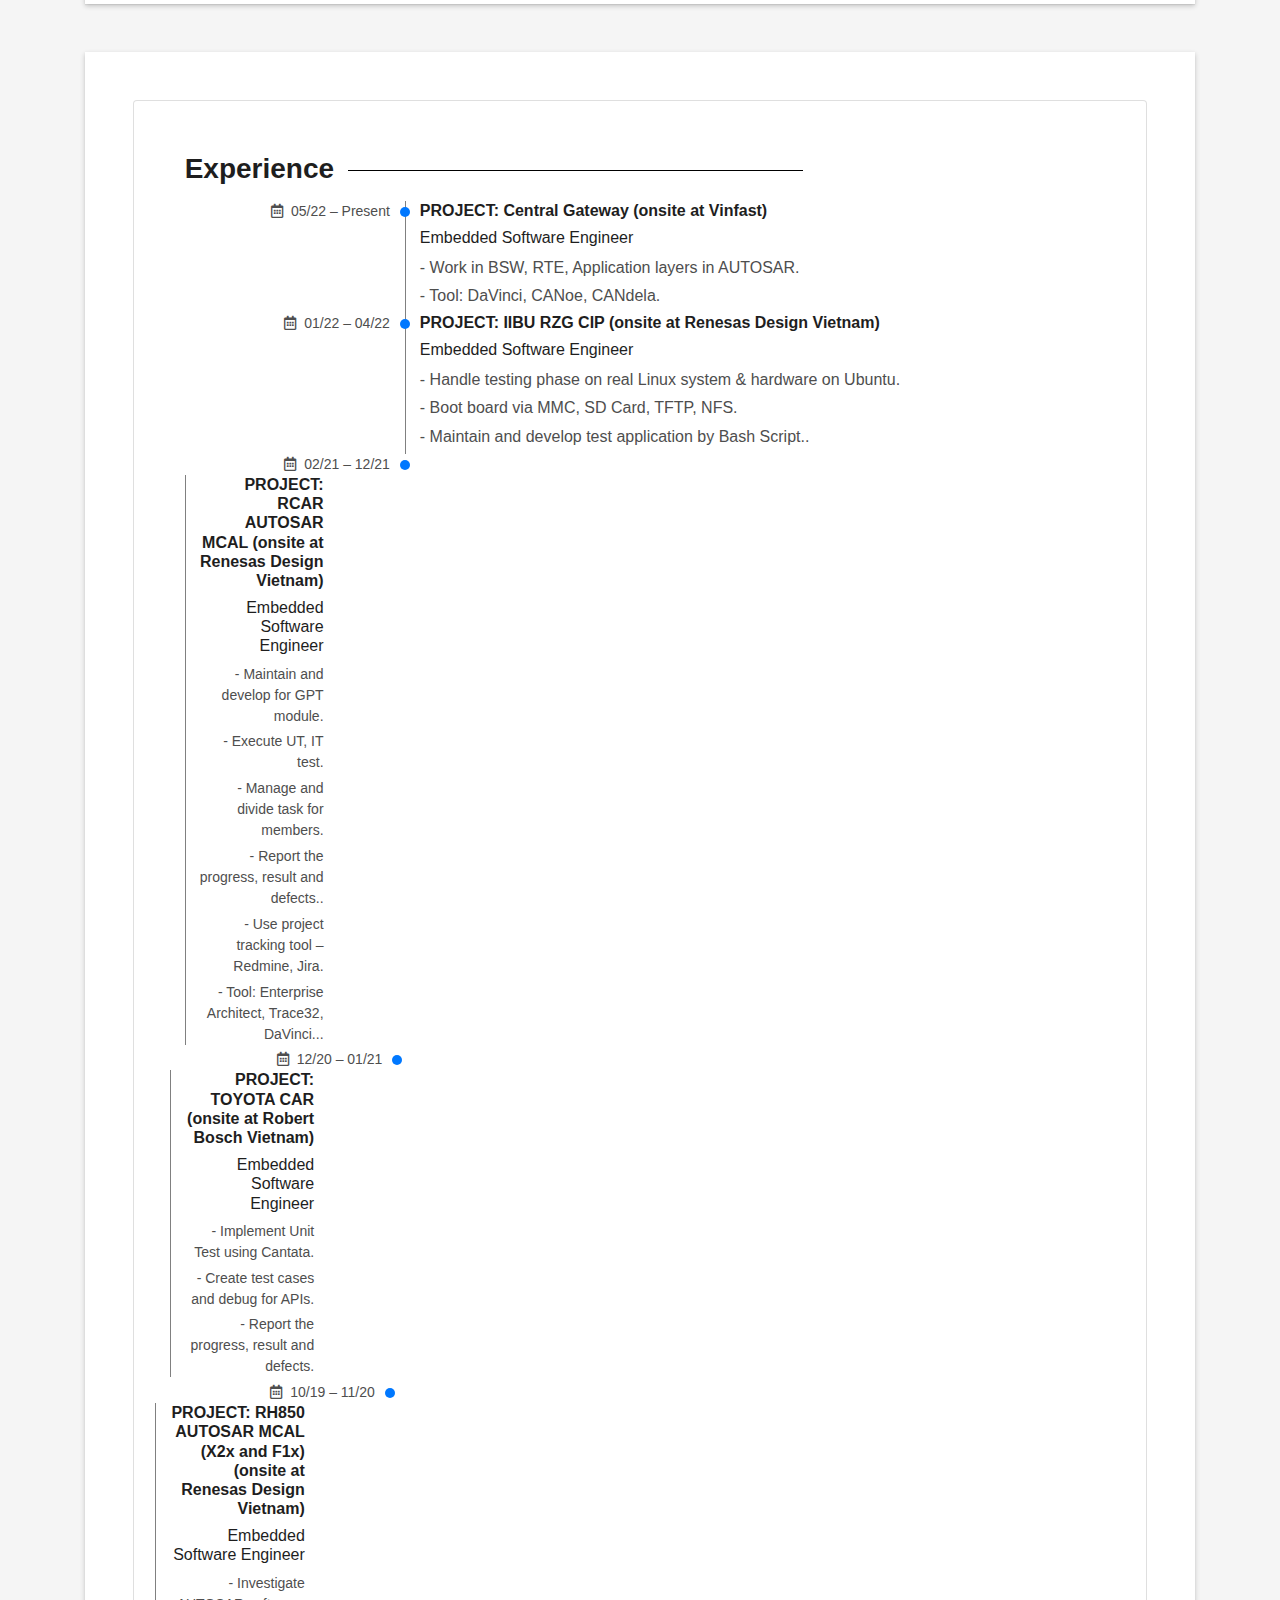
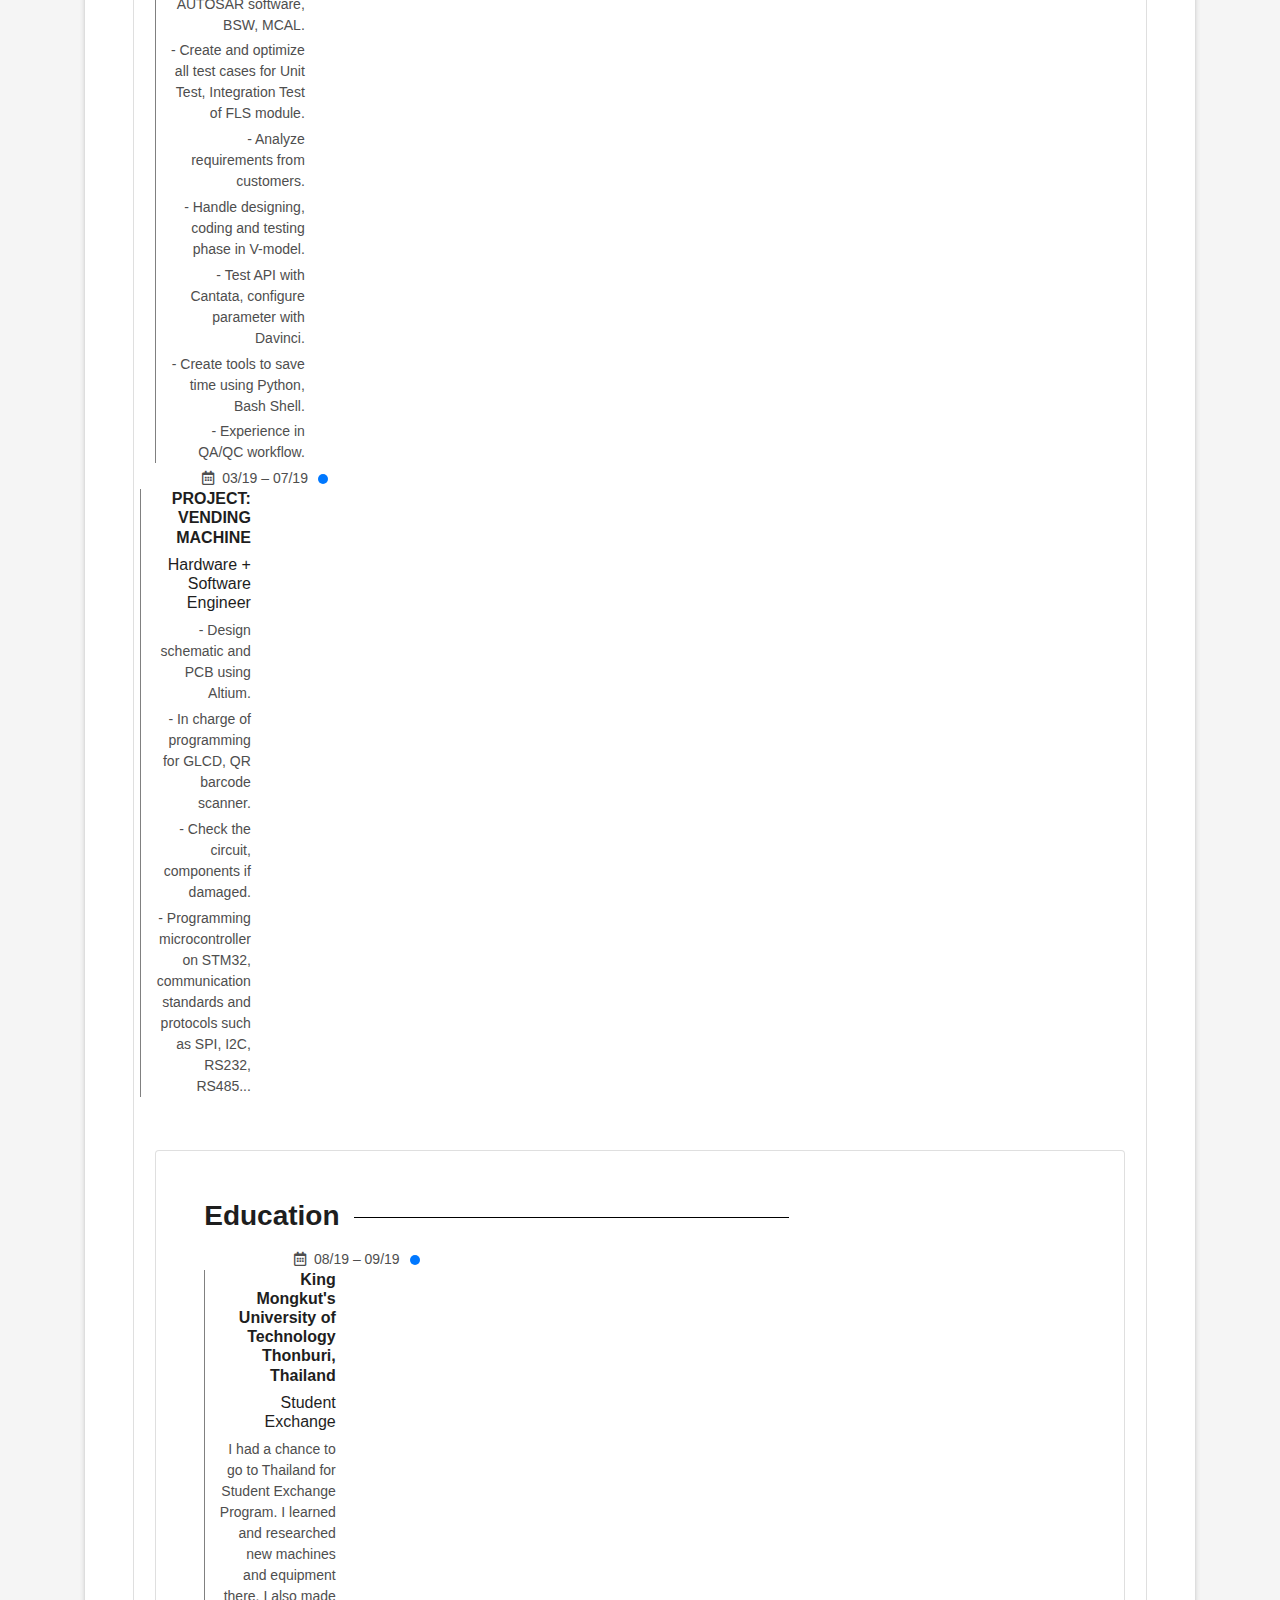
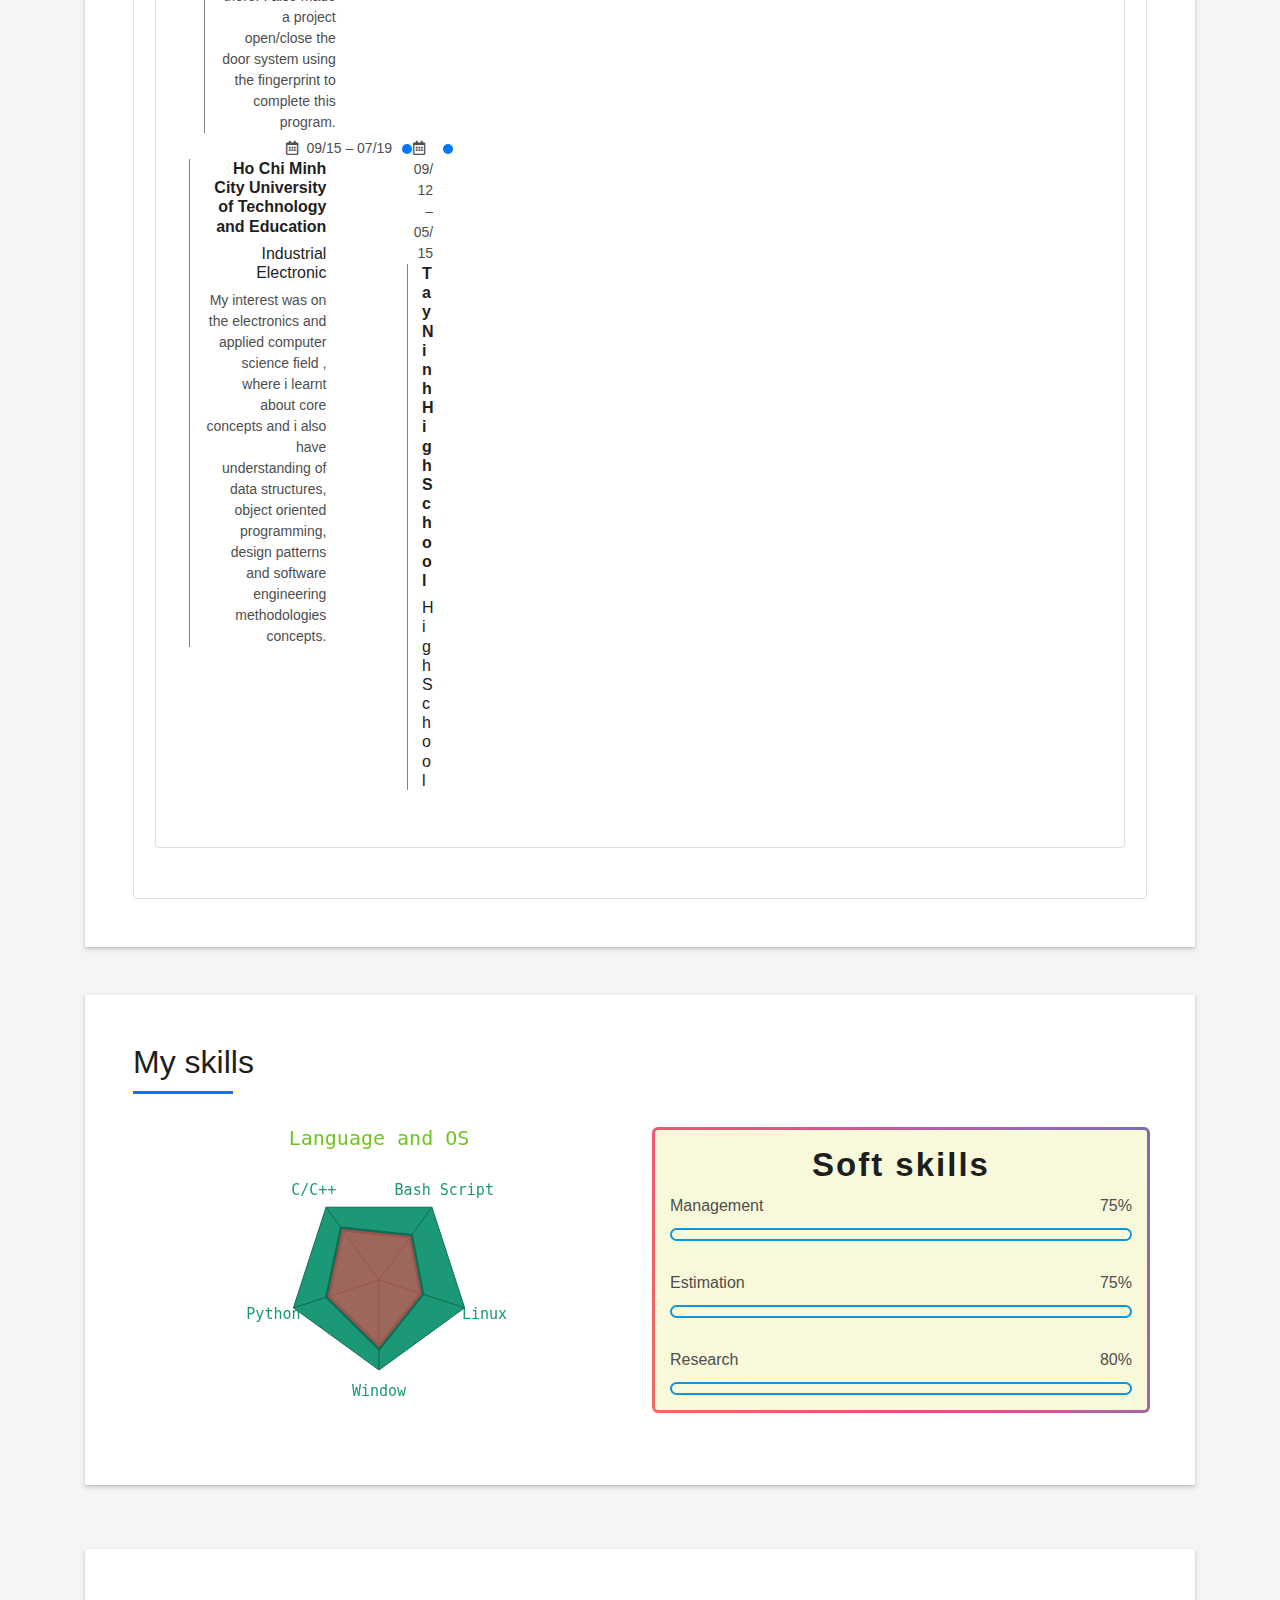
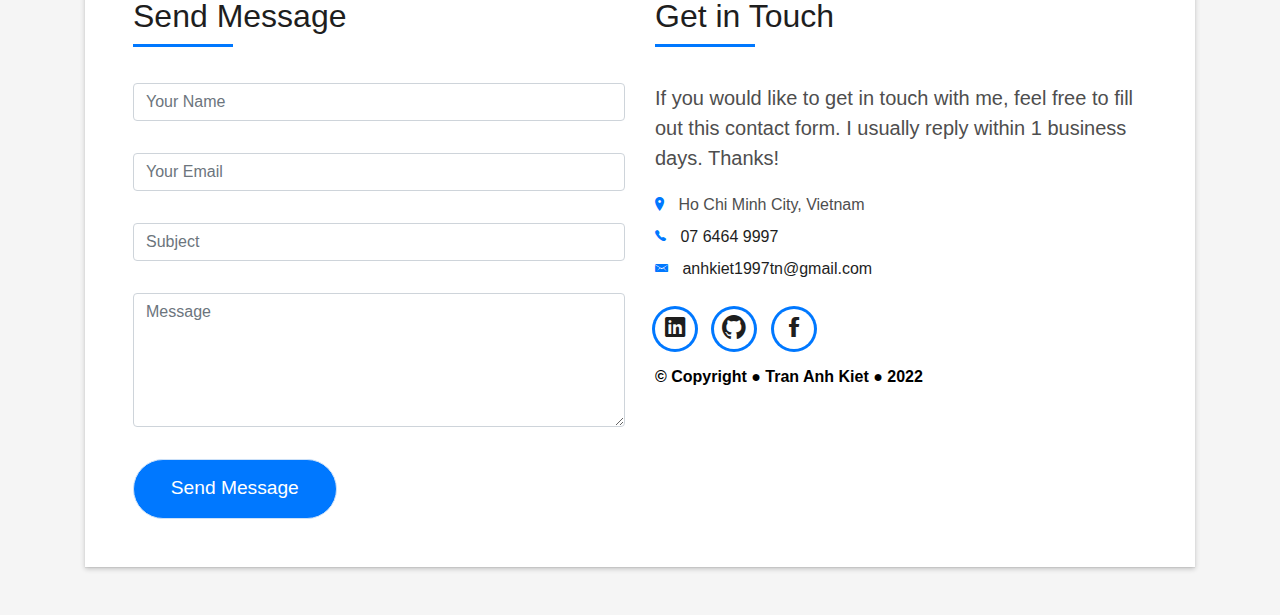
==== commit b1415581: "Update work experience" ====
--- a/index.html
+++ b/index.html
@@ -9,7 +9,7 @@
   <meta content="" name="description">
 
   <!-- Favicons -->
-  <link rel="icon" href="/images/icontitle.png" type="image/png" sizes="32x32">
+  <link rel="icon" href="/img/icontitle.png" type="img/png" sizes="32x32">
 
   <!-- Bootstrap CSS File -->
   <link href="lib/bootstrap/css/bootstrap.min.css" rel="stylesheet">
@@ -106,7 +106,7 @@
                       <p><span class="title-s">Name: </span> <span>Tran Anh Kiet</span></p>
                       <p><span class="title-s">Position: </span> <span>Embedded Software Engineer</span></p>
                       <p><span class="title-s">Email: </span> <span>anhkiet1997tn@gmail.com</span></p>
-                      <p><span class="title-s">Phone: </span> <span>(+84) 764649997</span></p>
+                      <p><span class="title-s">Phone: </span> <span>07 6464 9997</span></p>
                     </div>
                   </div>
                 </div>
@@ -122,7 +122,7 @@
                               <span class="ico-circle"><i class="ion-ios-calendar-outline"></i></span>
                             </div>
                             <div class="counter-num">
-                              <h3 class="counter_text"><span class="counter">2</span>+</h3>
+                              <h3 class="counter_text"><span class="counter">3</span>+</h3>
                               <span class="counter-text">YEARS OF EXPERIENCE</span>
                             </div>
                           </div>
@@ -198,9 +198,22 @@
               <div class="card" style="padding: 5%">
                 <h3 class="font-weight-bold sideline mb-3">Experience</h3>
                 <div class="timeline">
-                  <div class="job row">
+                   <div class="job row">
                     <div class="col-12 col-sm-12 col-md-12 col-lg-3 job-date blue">
-                      <i class="far fa-calendar-alt mr-2"></i>01/22 – Present
+                      <i class="far fa-calendar-alt mr-2"></i>05/22 – Present
+                    </div>
+                    <div class="col-12 col-md-12 col-lg-9 job-description">
+                      <h6 class="font-weight-bold">PROJECT: Central Gateway (onsite at Vinfast)</h6>
+                      <h6 class="blue">Embedded Software Engineer</h6>
+                      <div class="description">                      
+                        <p>- Work in BSW, RTE, Application layers in AUTOSAR.</p>
+                        <p>- Tool: DaVinci, CANoe, CANdela.</p>
+                      </div>
+                    </div>
+                  </div>
+                  <div class="job row">
+                    <div class="col-12 col-sm-12 col-md-12 col-lg-3 job-date blue">
+                      <i class="far fa-calendar-alt mr-2"></i>01/22 – 04/22
                     </div>
                     <div class="col-12 col-md-12 col-lg-9 job-description">
                       <h6 class="font-weight-bold">PROJECT: IIBU RZG CIP (onsite at Renesas Design Vietnam)</h6>
@@ -214,7 +227,7 @@
                   </div>
                   <div class="job row">
                     <div class="col-12 col-sm-12 col-md-12 col-lg-3 job-date blue">
-                      <i class="far fa-calendar-alt mr-2"></i>02/21 – 12/21</div>
+                      <i class="far fa-calendar-alt mr-2"></i>02/21 – 12/21
                     <div class="col-md-12 col-lg-9 job-description">
                       <h6 class="font-weight-bold">PROJECT: RCAR AUTOSAR MCAL (onsite at Renesas Design Vietnam)</h6>
                       <h6 class="blue">Embedded Software Engineer</h6>
@@ -230,7 +243,7 @@
                   </div>
                   <div class="job row">
                     <div class="col-12 col-sm-12 col-md-12 col-lg-3 job-date blue"><i
-                        class="far fa-calendar-alt mr-2"></i>12/20 – 01/21</div>
+                        class="far fa-calendar-alt mr-2"></i>12/20 – 01/21
                     <div class="col-md-12 col-lg-9 job-description">
                       <h6 class="font-weight-bold">PROJECT: TOYOTA CAR (onsite at Robert Bosch Vietnam)</h6>
                       <h6 class="blue">Embedded Software Engineer</h6>
@@ -243,7 +256,7 @@
                   </div>
                   <div class="job row">
                     <div class="col-12 col-sm-12 col-md-12 col-lg-3 job-date blue"><i
-                        class="far fa-calendar-alt mr-2"></i>10/19 – 11/20</div>
+                        class="far fa-calendar-alt mr-2"></i>10/19 – 11/20
                     <div class="col-md-12 col-lg-9 job-description">
                       <h6 class="font-weight-bold">PROJECT: RH850 AUTOSAR MCAL (X2x and F1x) (onsite at Renesas Design Vietnam)</h6>
                       <h6 class="blue">Embedded Software Engineer</h6>
@@ -260,7 +273,7 @@
                   </div>
                   <div class="job row">
                     <div class="col-12 col-sm-12 col-md-12 col-lg-3 job-date blue"><i
-                        class="far fa-calendar-alt mr-2"></i>03/19 – 07/19</div>
+                        class="far fa-calendar-alt mr-2"></i>03/19 – 07/19
                     <div class="col-md-12 col-lg-9 job-description">
                       <h6 class="font-weight-bold">PROJECT: VENDING MACHINE</h6>
                       <h6 class="blue">Hardware + Software Engineer</h6>
@@ -279,7 +292,7 @@
                 <div class="timeline">
                   <div class="job row">
                     <div class="col-12 col-sm-12 col-md-12 col-lg-3 job-date blue"><i
-                        class="far fa-calendar-alt mr-2"></i>08/19 – 09/19</div>
+                        class="far fa-calendar-alt mr-2"></i>08/19 – 09/19
                     <div class="col-md-12 col-lg-9 job-description">
                       <h6 class="font-weight-bold">King Mongkut's University of Technology Thonburi, Thailand </h6>
                       <h6 class="blue">Student Exchange</h6>
@@ -293,7 +306,7 @@
                   </div>
                   <div class="job row">
                     <div class="col-12 col-sm-12 col-md-12 col-lg-3 job-date blue"><i
-                        class="far fa-calendar-alt mr-2"></i>09/15 – 07/19</div>
+                        class="far fa-calendar-alt mr-2"></i>09/15 – 07/19
                     <div class="col-md-12 col-lg-9 job-description">
                       <h6 class="font-weight-bold">Ho Chi Minh City University of Technology and Education</h6>
                       <h6 class="blue">Industrial Electronic</h6>
@@ -309,7 +322,7 @@
                   </div>
                   <div class="job row">
                     <div class="col-12 col-sm-12 col-md-12 col-lg-3 job-date blue"><i
-                        class="far fa-calendar-alt mr-2"></i>09/12 – 05/15</div>
+                        class="far fa-calendar-alt mr-2"></i>09/12 – 05/15
                     <div class="col-md-12 col-lg-9 job-description">
                       <h6 class="font-weight-bold">Tay Ninh High School</h6>
                       <h6 class="blue">High School</h6>
@@ -448,7 +461,7 @@
                     </p>
                     <ul class="list-ico">
                       <li><span class="ion-ios-location"></span> Ho Chi Minh City, Vietnam</li>
-                      <li><a href="tel:0764649997"><span class="ion-ios-telephone"></span> (+84) 764649997</a></li>
+                      <li><a href="tel:0764649997"><span class="ion-ios-telephone"></span> 07 6464 9997</a></li>
                       <li><a href="mailto:anhkiet1997tn@gmail.com"><span class="ion-email"></span>
                         anhkiet1997tn@gmail.com</a></li>
                     </ul>
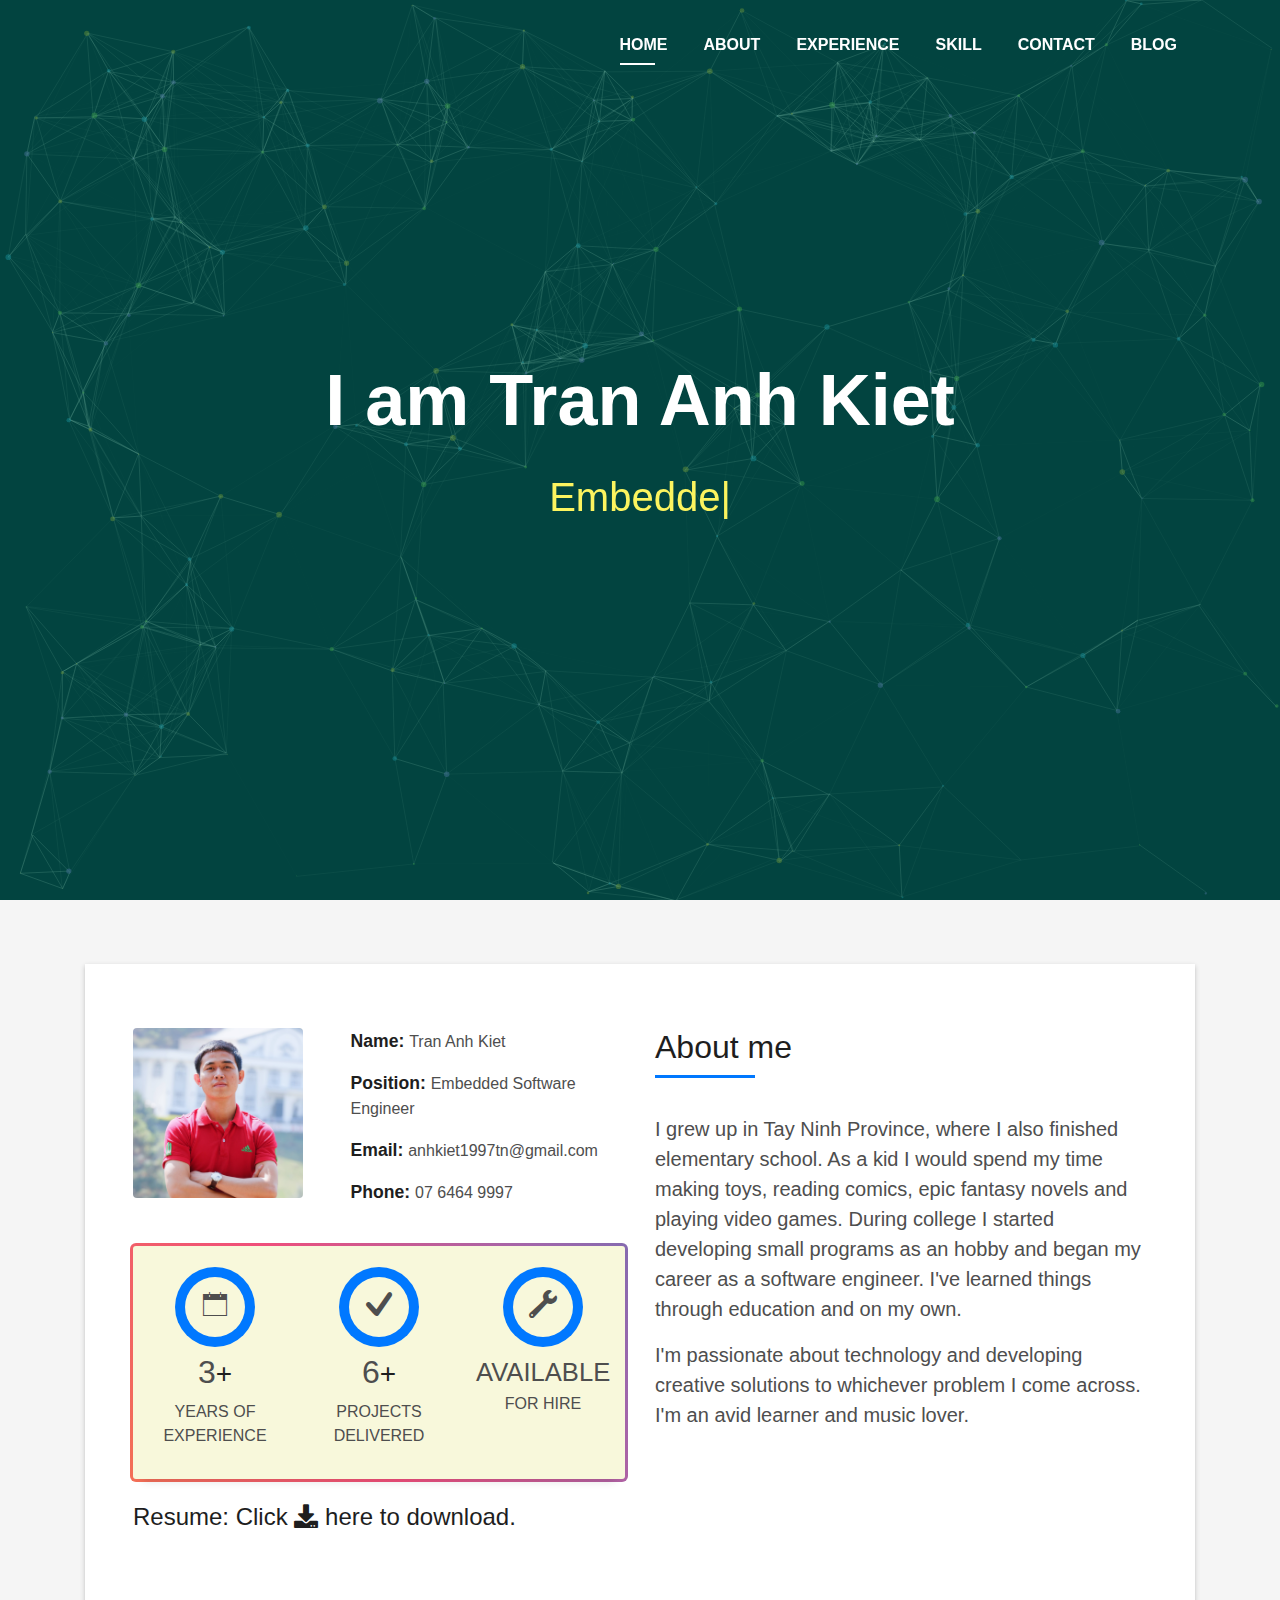
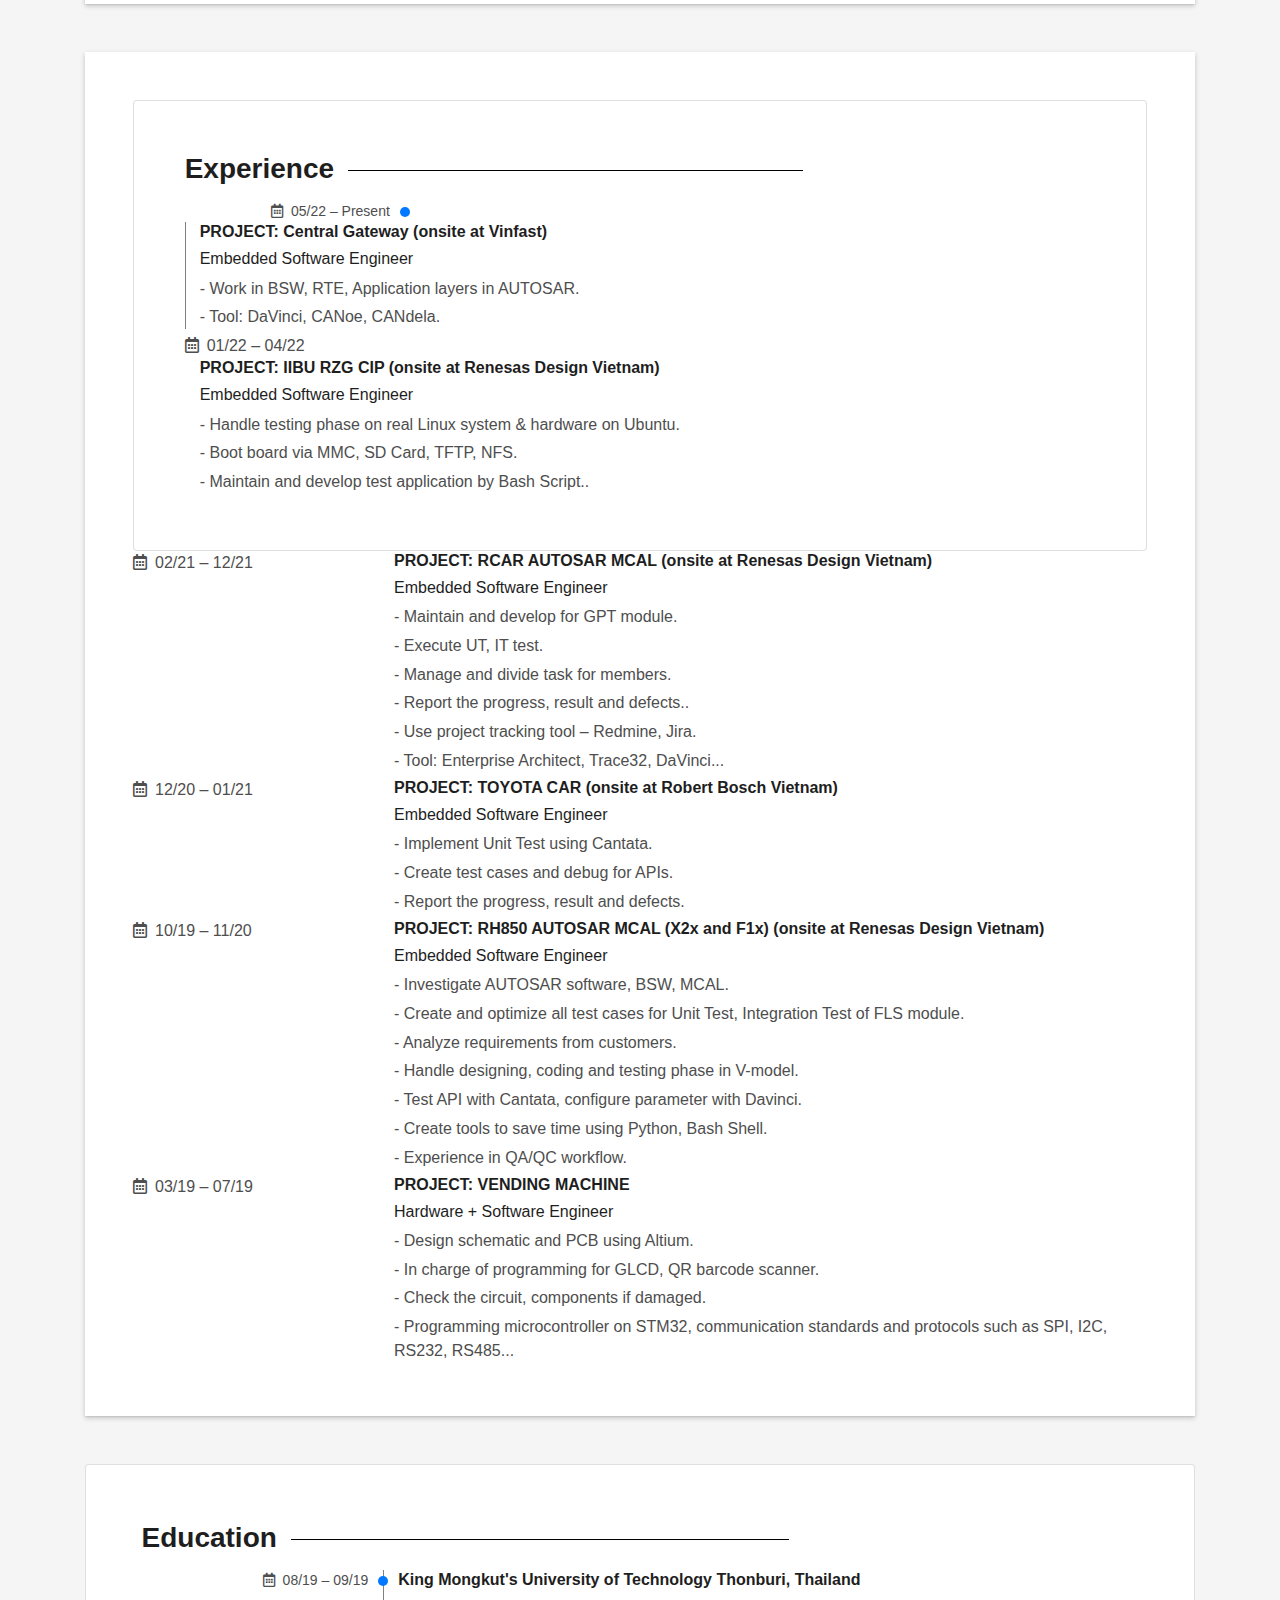
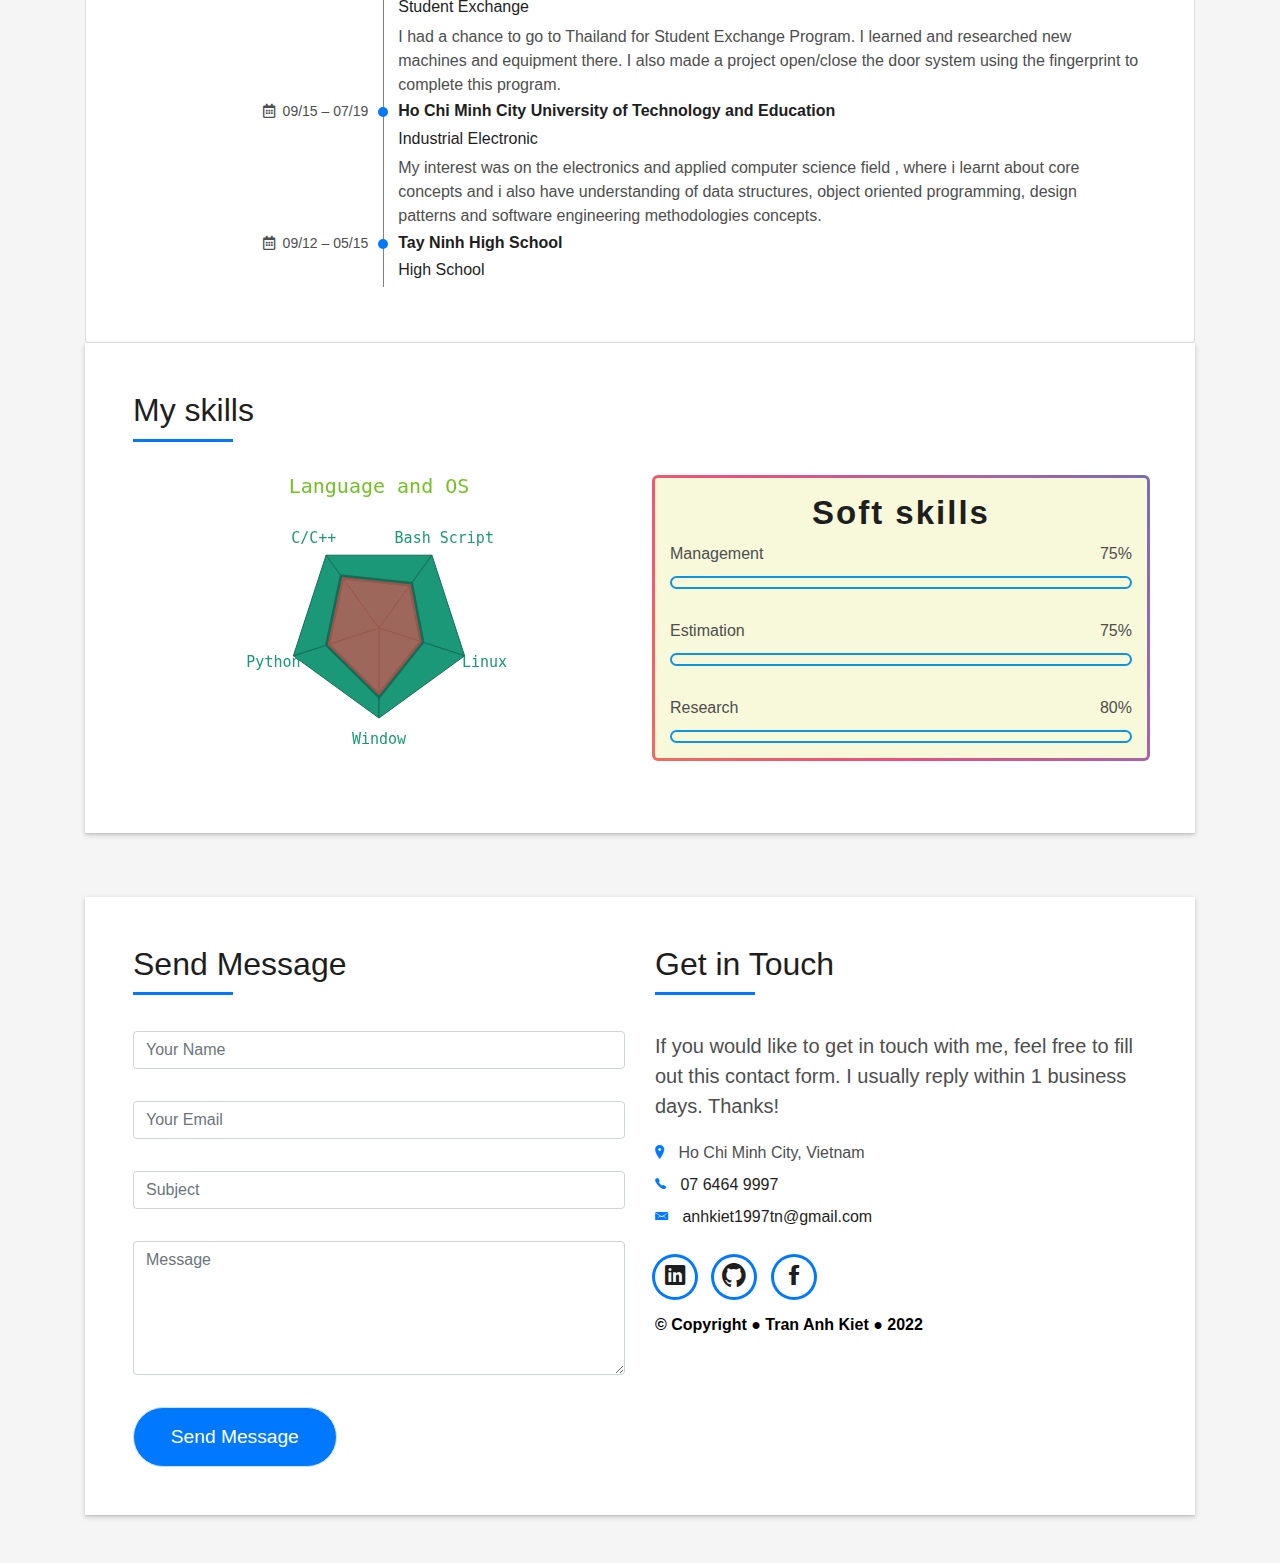
==== commit 46a16a26: "Correct tag" ====
--- a/index.html
+++ b/index.html
@@ -200,7 +200,7 @@
                 <div class="timeline">
                    <div class="job row">
                     <div class="col-12 col-sm-12 col-md-12 col-lg-3 job-date blue">
-                      <i class="far fa-calendar-alt mr-2"></i>05/22 – Present
+                      <i class="far fa-calendar-alt mr-2"></i>05/22 – Present</div>
                     </div>
                     <div class="col-12 col-md-12 col-lg-9 job-description">
                       <h6 class="font-weight-bold">PROJECT: Central Gateway (onsite at Vinfast)</h6>
@@ -213,7 +213,7 @@
                   </div>
                   <div class="job row">
                     <div class="col-12 col-sm-12 col-md-12 col-lg-3 job-date blue">
-                      <i class="far fa-calendar-alt mr-2"></i>01/22 – 04/22
+                      <i class="far fa-calendar-alt mr-2"></i>01/22 – 04/22</div>
                     </div>
                     <div class="col-12 col-md-12 col-lg-9 job-description">
                       <h6 class="font-weight-bold">PROJECT: IIBU RZG CIP (onsite at Renesas Design Vietnam)</h6>
@@ -227,7 +227,7 @@
                   </div>
                   <div class="job row">
                     <div class="col-12 col-sm-12 col-md-12 col-lg-3 job-date blue">
-                      <i class="far fa-calendar-alt mr-2"></i>02/21 – 12/21
+                      <i class="far fa-calendar-alt mr-2"></i>02/21 – 12/21</div>
                     <div class="col-md-12 col-lg-9 job-description">
                       <h6 class="font-weight-bold">PROJECT: RCAR AUTOSAR MCAL (onsite at Renesas Design Vietnam)</h6>
                       <h6 class="blue">Embedded Software Engineer</h6>
@@ -243,7 +243,7 @@
                   </div>
                   <div class="job row">
                     <div class="col-12 col-sm-12 col-md-12 col-lg-3 job-date blue"><i
-                        class="far fa-calendar-alt mr-2"></i>12/20 – 01/21
+                        class="far fa-calendar-alt mr-2"></i>12/20 – 01/21</div>
                     <div class="col-md-12 col-lg-9 job-description">
                       <h6 class="font-weight-bold">PROJECT: TOYOTA CAR (onsite at Robert Bosch Vietnam)</h6>
                       <h6 class="blue">Embedded Software Engineer</h6>
@@ -256,7 +256,7 @@
                   </div>
                   <div class="job row">
                     <div class="col-12 col-sm-12 col-md-12 col-lg-3 job-date blue"><i
-                        class="far fa-calendar-alt mr-2"></i>10/19 – 11/20
+                        class="far fa-calendar-alt mr-2"></i>10/19 – 11/20</div>
                     <div class="col-md-12 col-lg-9 job-description">
                       <h6 class="font-weight-bold">PROJECT: RH850 AUTOSAR MCAL (X2x and F1x) (onsite at Renesas Design Vietnam)</h6>
                       <h6 class="blue">Embedded Software Engineer</h6>
@@ -273,7 +273,7 @@
                   </div>
                   <div class="job row">
                     <div class="col-12 col-sm-12 col-md-12 col-lg-3 job-date blue"><i
-                        class="far fa-calendar-alt mr-2"></i>03/19 – 07/19
+                        class="far fa-calendar-alt mr-2"></i>03/19 – 07/19</div>
                     <div class="col-md-12 col-lg-9 job-description">
                       <h6 class="font-weight-bold">PROJECT: VENDING MACHINE</h6>
                       <h6 class="blue">Hardware + Software Engineer</h6>
@@ -292,7 +292,7 @@
                 <div class="timeline">
                   <div class="job row">
                     <div class="col-12 col-sm-12 col-md-12 col-lg-3 job-date blue"><i
-                        class="far fa-calendar-alt mr-2"></i>08/19 – 09/19
+                        class="far fa-calendar-alt mr-2"></i>08/19 – 09/19</div>
                     <div class="col-md-12 col-lg-9 job-description">
                       <h6 class="font-weight-bold">King Mongkut's University of Technology Thonburi, Thailand </h6>
                       <h6 class="blue">Student Exchange</h6>
@@ -306,7 +306,7 @@
                   </div>
                   <div class="job row">
                     <div class="col-12 col-sm-12 col-md-12 col-lg-3 job-date blue"><i
-                        class="far fa-calendar-alt mr-2"></i>09/15 – 07/19
+                        class="far fa-calendar-alt mr-2"></i>09/15 – 07/19</div>
                     <div class="col-md-12 col-lg-9 job-description">
                       <h6 class="font-weight-bold">Ho Chi Minh City University of Technology and Education</h6>
                       <h6 class="blue">Industrial Electronic</h6>
@@ -322,7 +322,7 @@
                   </div>
                   <div class="job row">
                     <div class="col-12 col-sm-12 col-md-12 col-lg-3 job-date blue"><i
-                        class="far fa-calendar-alt mr-2"></i>09/12 – 05/15
+                        class="far fa-calendar-alt mr-2"></i>09/12 – 05/15</div>
                     <div class="col-md-12 col-lg-9 job-description">
                       <h6 class="font-weight-bold">Tay Ninh High School</h6>
                       <h6 class="blue">High School</h6>
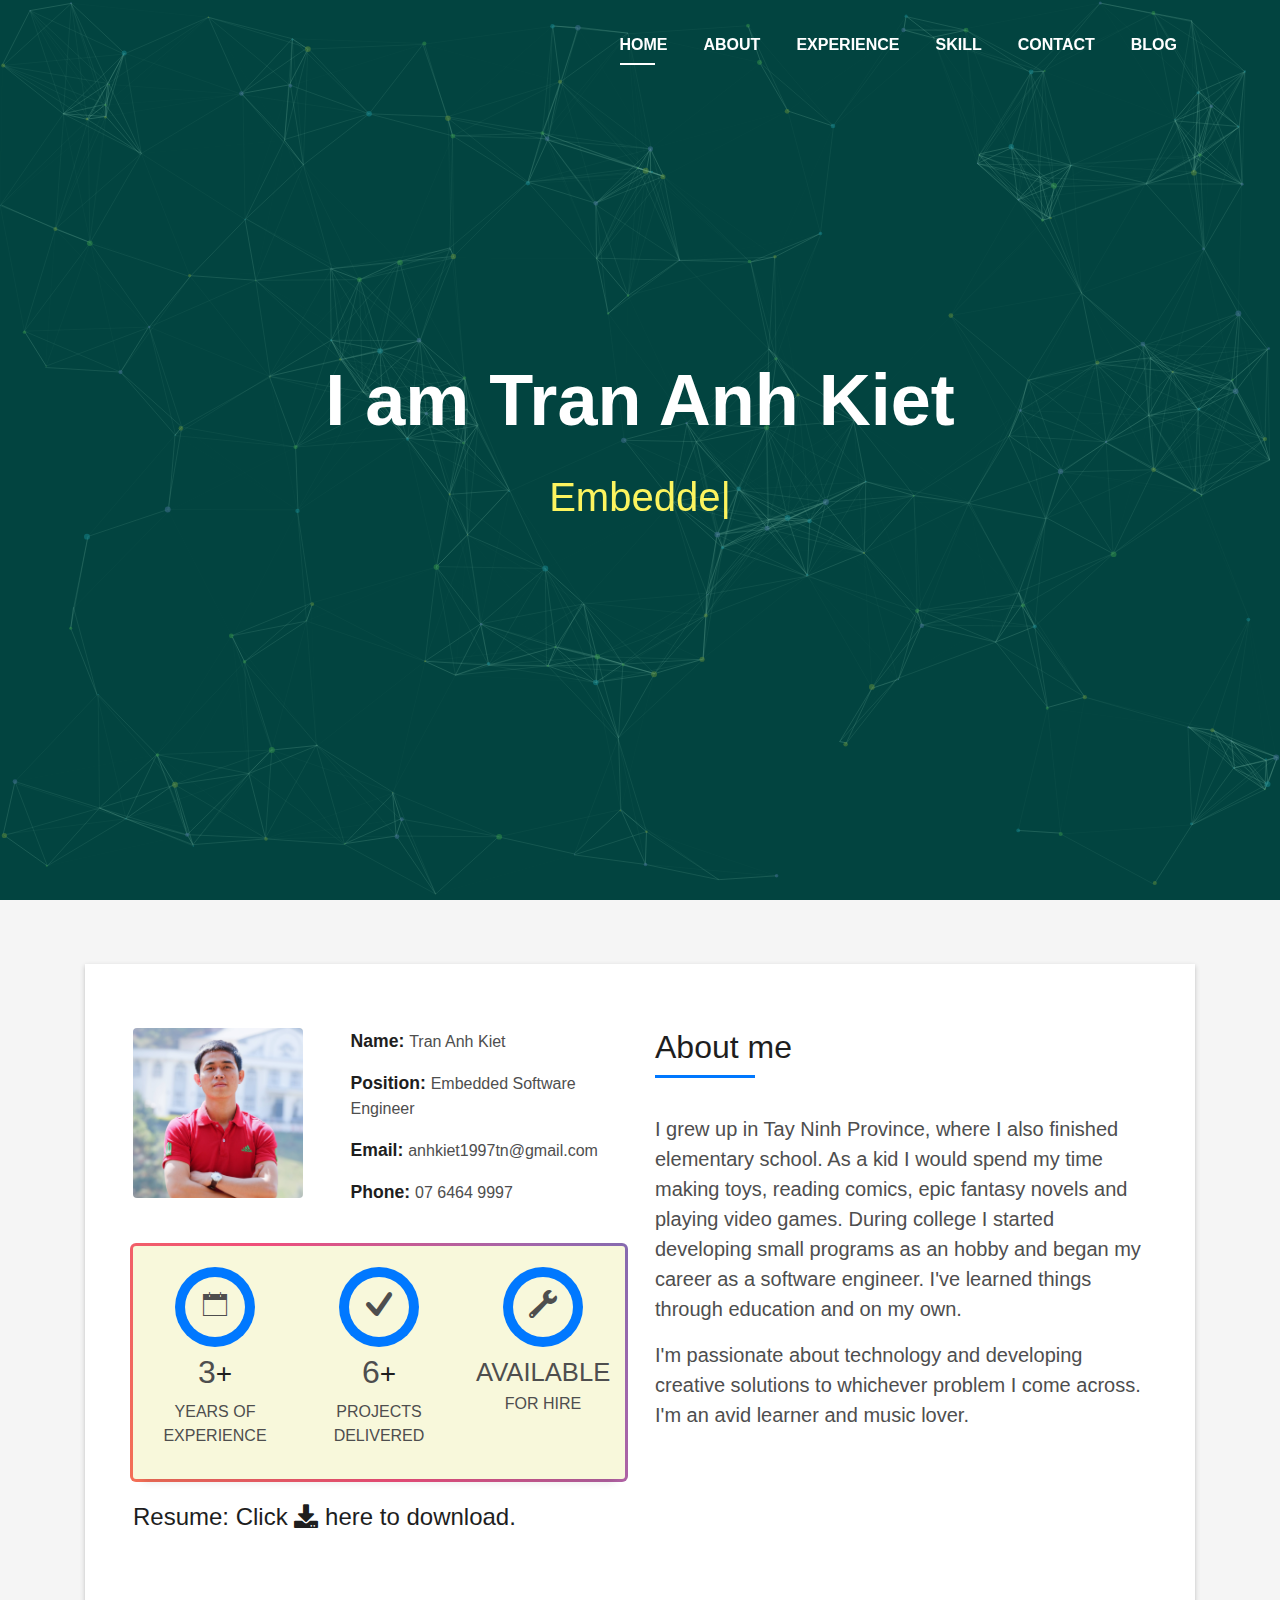
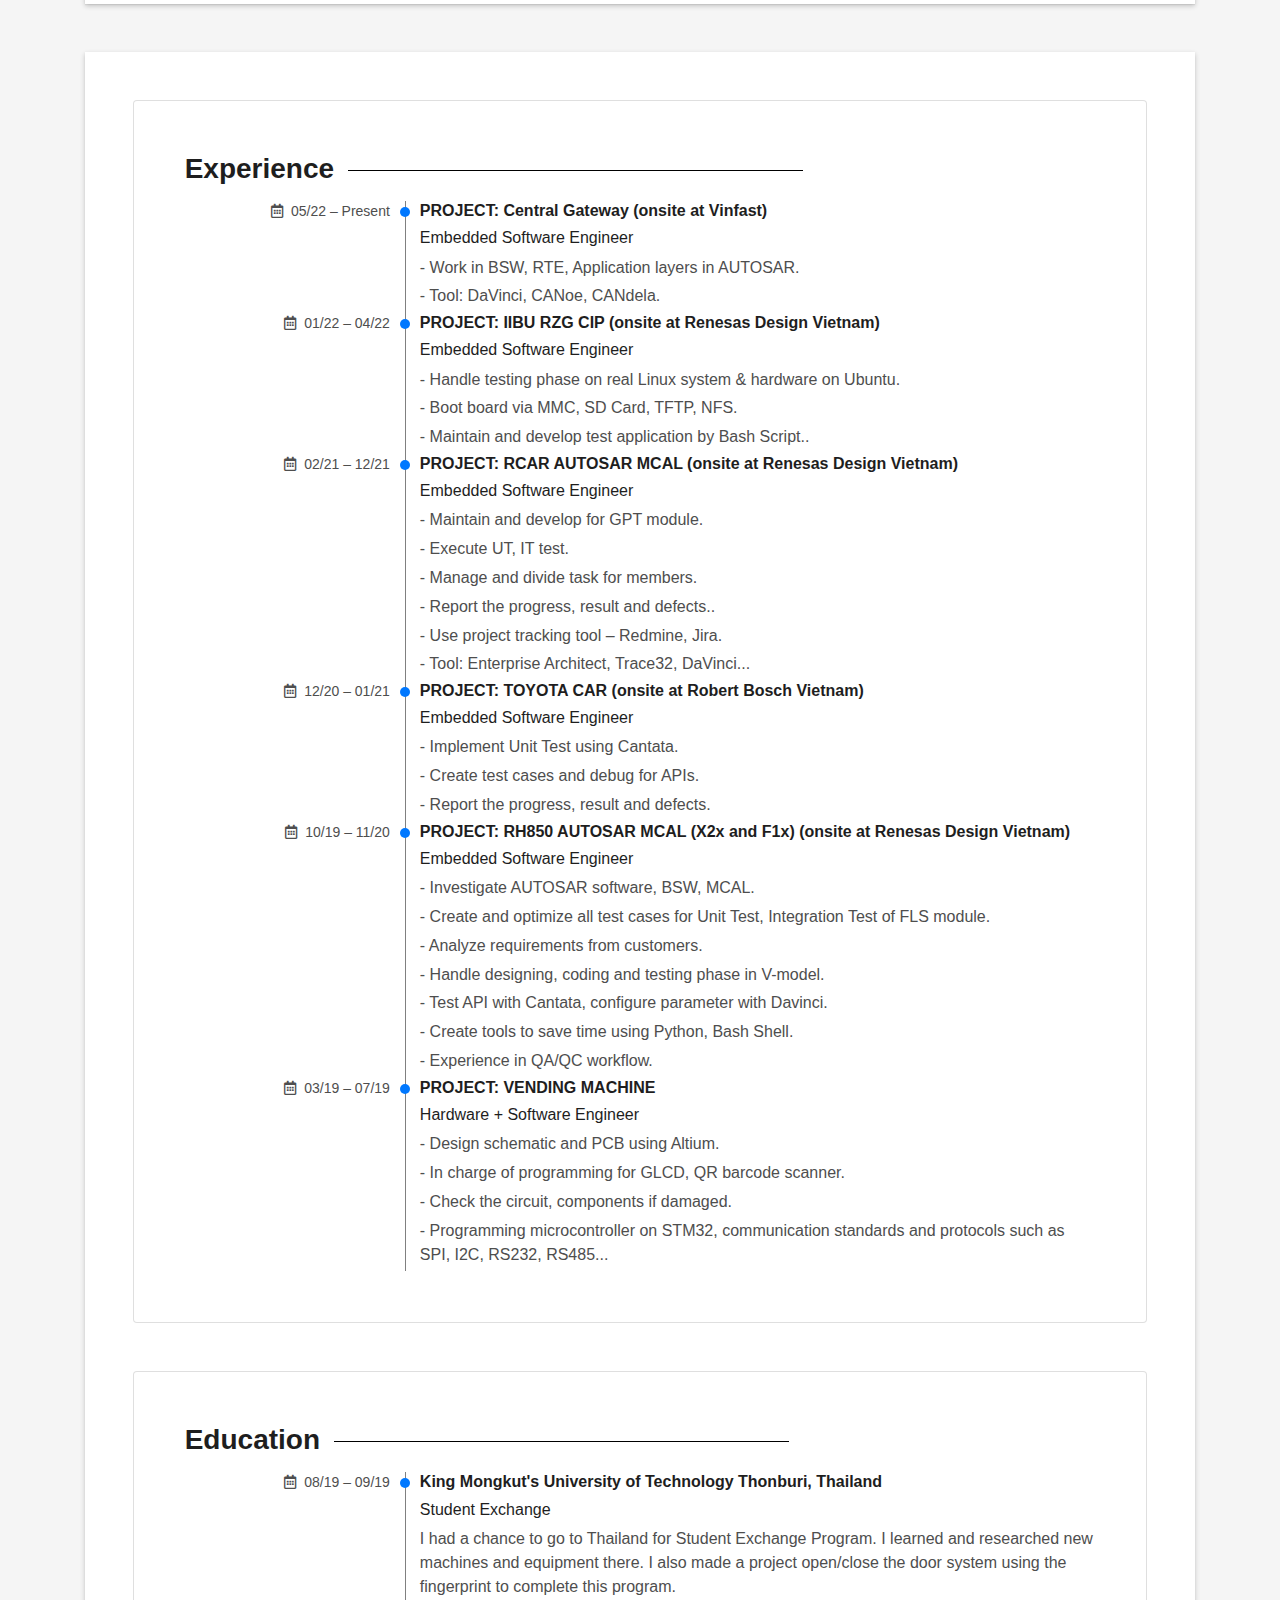
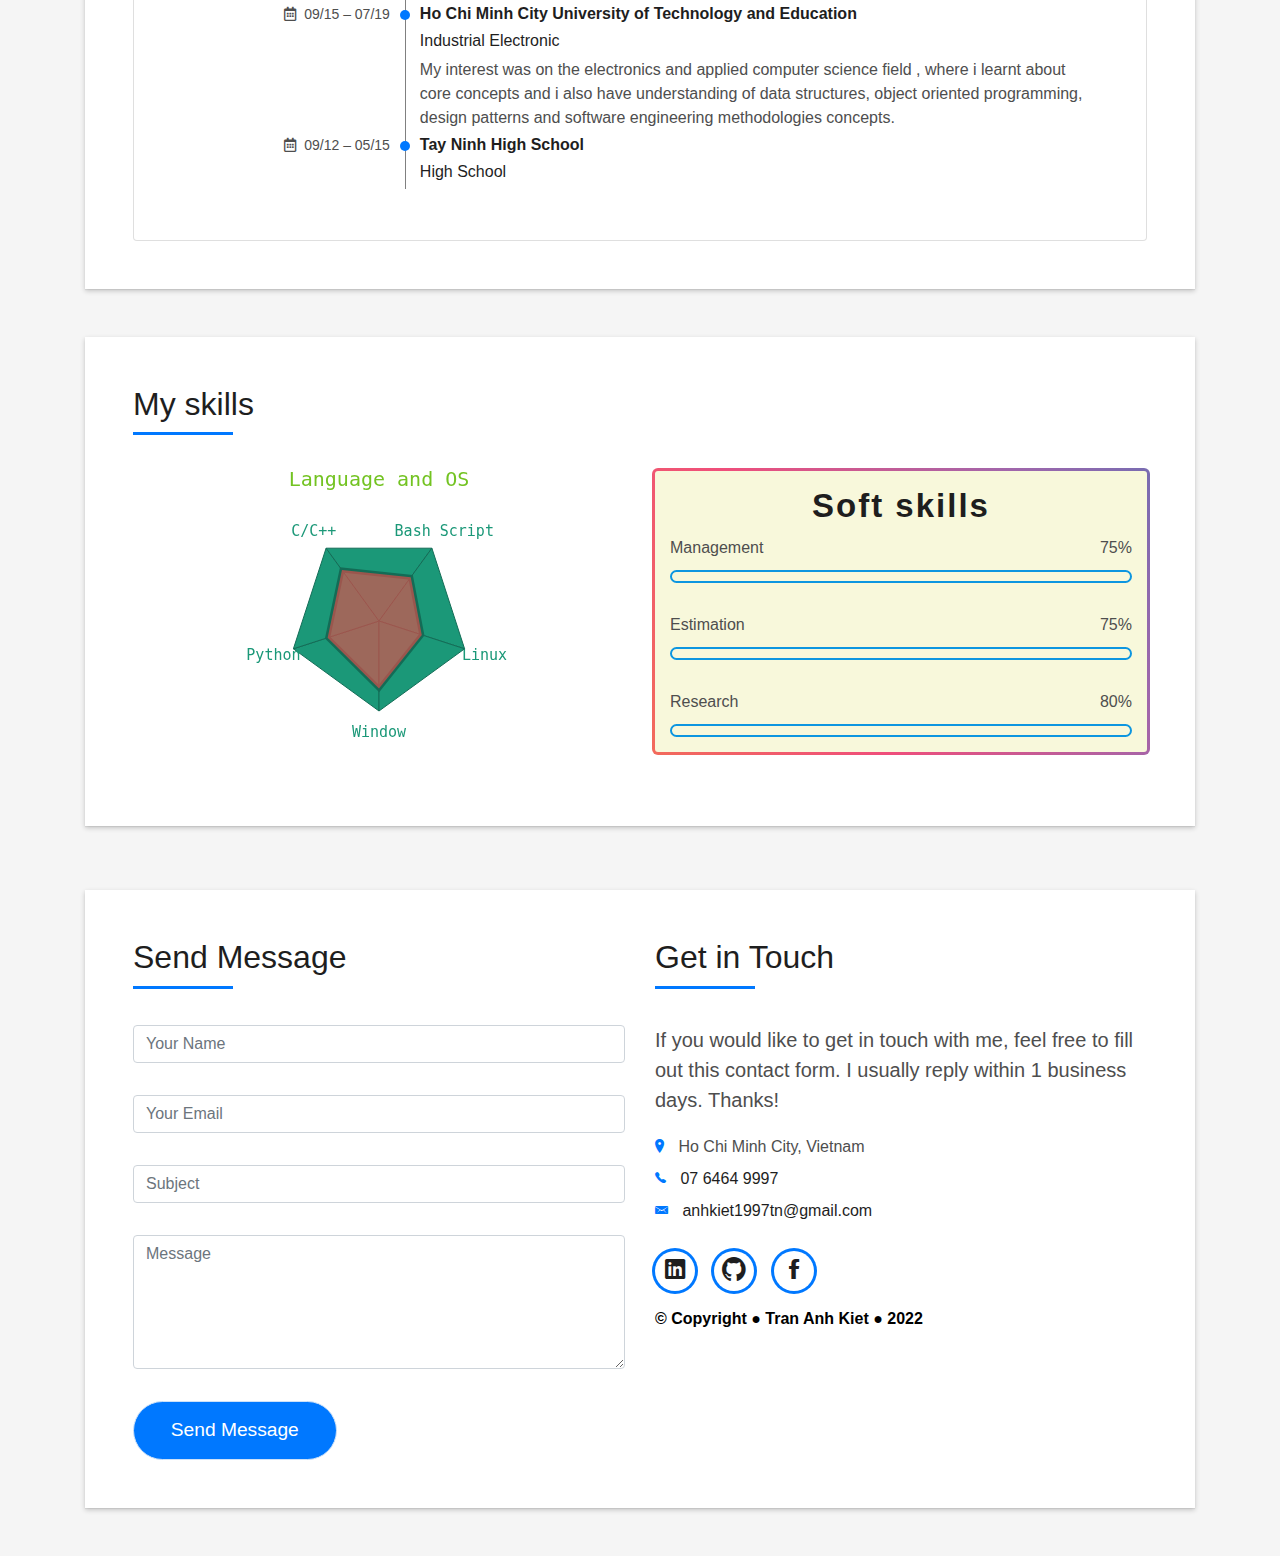
==== commit aa0e4b42: "Correct tag" ====
--- a/index.html
+++ b/index.html
@@ -201,7 +201,6 @@
                    <div class="job row">
                     <div class="col-12 col-sm-12 col-md-12 col-lg-3 job-date blue">
                       <i class="far fa-calendar-alt mr-2"></i>05/22 – Present</div>
-                    </div>
                     <div class="col-12 col-md-12 col-lg-9 job-description">
                       <h6 class="font-weight-bold">PROJECT: Central Gateway (onsite at Vinfast)</h6>
                       <h6 class="blue">Embedded Software Engineer</h6>
@@ -214,7 +213,6 @@
                   <div class="job row">
                     <div class="col-12 col-sm-12 col-md-12 col-lg-3 job-date blue">
                       <i class="far fa-calendar-alt mr-2"></i>01/22 – 04/22</div>
-                    </div>
                     <div class="col-12 col-md-12 col-lg-9 job-description">
                       <h6 class="font-weight-bold">PROJECT: IIBU RZG CIP (onsite at Renesas Design Vietnam)</h6>
                       <h6 class="blue">Embedded Software Engineer</h6>
